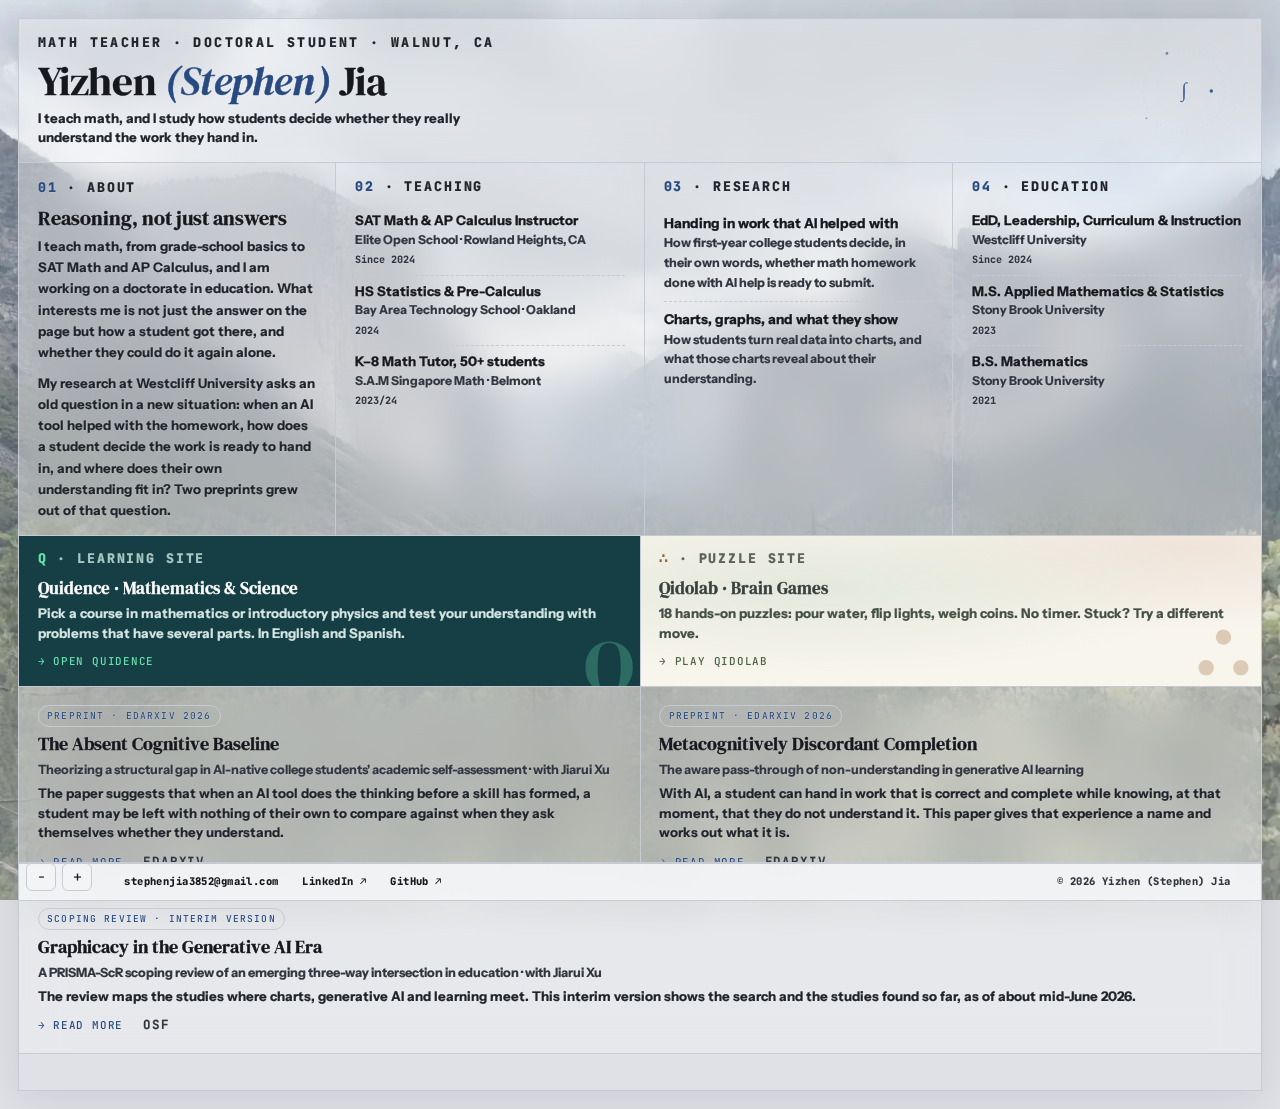
==== index.html @ 63bd4bd7 "Make the homepage clearer on phones The owner checked the homepage on an iPhone and still found it u" ====
<!DOCTYPE html>
<html lang="en">
<head>
<meta charset="UTF-8" />
<meta name="viewport" content="width=device-width, initial-scale=1.0" />
<meta name="description" content="Math teacher and doctoral student studying how students decide whether they understand the work they hand in, especially when AI tools helped." />
<title>Yizhen (Stephen) Jia · Math Educator &amp; Researcher</title>
<link rel="preconnect" href="https://fonts.googleapis.com" />
<link rel="preconnect" href="https://fonts.gstatic.com" crossorigin />
<link href="https://fonts.googleapis.com/css2?family=DM+Serif+Display:ital@0;1&family=Instrument+Sans:ital,wght@0,400..700;1,400..700&family=JetBrains+Mono:wght@400;500;700;800&display=swap" rel="stylesheet" />
<style>
  :root {
    --ink: #16181e;
    --paper: #f3f4f6;
    --cream: #dfe1e6;
    --accent: #284a80;       /* one step darker than the paper pages' #31548e, for links on glass */
    --accent-light: #6d8cbf;
    --muted: #30353f;        /* much darker than the paper pages' #737a86: small text sits on glass here */
    --rule: #c6cad2;
    --card-bg: #fafbfc;
    --shadow: 0 6px 40px rgba(22,24,30,.10);
    --body: #20242b;         /* the paper pages keep #454a54 */
    --ink-hover: #1f2430;
    --inv-muted: #8b93a2;
    --inv-body: #aeb5c2;
  }
  * { margin: 0; padding: 0; box-sizing: border-box; }
  /* Root type: 16px on phones, a little larger on computers (owner's ask, site#3); the compact
     tier below sets its own. The zoom control multiplies this value. */
  :root { --base-fs: 16px; }
  @media (min-width: 861px) { :root { --base-fs: 17px; } }
  html { font-size: var(--base-fs); }
  /* Photo ground: Yosemite Tunnel View (the owner's photo). The file itself has its dark lower
     third lifted so no text ever sits on a dark patch. A fixed layer instead of
     background-attachment: fixed, which iOS Safari ignores. */
  body::before {
    content: ''; position: fixed; inset: 0; z-index: -1; pointer-events: none;
    background: var(--cream) url(assets/yosemite-light.webp) center / cover no-repeat;
  }
  body {
    font-family: 'Instrument Sans', sans-serif;
    background: var(--cream);
    color: var(--ink);
    line-height: 1.5;
    padding: 18px;
  }

  /* ===== The sheet ===== */
  .sheet {
    min-height: calc(100dvh - 36px);
    max-width: 1500px;
    margin: 0 auto;
    background: transparent;
    border: 1px solid var(--rule);
    box-shadow: var(--shadow);
    display: flex;
    flex-direction: column;
    gap: 1px;
  }
  .band { display: flex; flex-wrap: wrap; gap: 1px; }
  .band-main { flex: 1; }
  .band-main > * { flex: 1 1 16rem; min-width: 0; }
  .band-main > .about { flex-grow: 1.25; }
  .band-papers > * { flex: 1 1 26rem; min-width: 0; }

  /* Glass tiles: a little over a third of paper over the blurred photo, and a paper-coloured halo under every
   glyph so the text always sits on light ground; the 1px shadow draws the hairline grid that the
   sheet's rule-coloured ground used to provide. */
  .tile {
    background: rgba(243,244,246,.38);
    -webkit-backdrop-filter: blur(22px) saturate(.8); backdrop-filter: blur(22px) saturate(.8);
    box-shadow: 0 0 0 1px var(--rule);
    padding: 1rem 1.2rem; position: relative; transition: background .25s;
  }
  .tile:hover { background: rgba(250,251,252,.5); }
  /* A 1px paper-coloured edge on each letter. It was a 3px glow, which made the text look soft. */
  .tile:not(.brandcard), .foot { text-shadow: 0 0 1px rgba(243,244,246,.95); }
  .glyph { text-shadow: none; }
  @supports not ((backdrop-filter: blur(1px)) or (-webkit-backdrop-filter: blur(1px))) {
    .tile { background: rgba(243,244,246,.9); }
  }
  @media (prefers-reduced-transparency: reduce) {
    .tile { background: rgba(243,244,246,.94); }
  }

  .tile-label {
    font-family: 'JetBrains Mono', monospace;
    font-size: .58rem;
    letter-spacing: .14em;
    text-transform: uppercase;
    color: var(--muted);
    margin-bottom: .65rem;
  }
  .tile-label b { color: var(--accent); font-weight: 500; }

  /* ===== Masthead ===== */
  .mast {
    display: flex;
    align-items: center;
    justify-content: space-between;
    gap: 2rem;
    padding: 1.2rem 1.8rem;
  }
  .mast-over {
    font-family: 'JetBrains Mono', monospace;
    font-size: .6rem;
    letter-spacing: .18em;
    text-transform: uppercase;
    color: var(--muted);
    margin-bottom: .45rem;
  }
  .mast h1 {
    font-family: 'DM Serif Display', serif;
    font-weight: 400;
    font-size: clamp(1.9rem, 3.2vw, 2.8rem);
    line-height: 1.05;
    letter-spacing: -.01em;
  }
  .mast h1 em { font-style: italic; color: var(--accent); }
  .mast-tag { margin-top: .5rem; font-size: .84rem; color: var(--muted); max-width: 52ch; font-weight: 700; }
  .mast-art { flex-shrink: 0; width: clamp(96px, 11vw, 148px); height: clamp(96px, 11vw, 148px); }
  .mast-art svg { width: 100%; height: 100%; }
  .ring { fill: none; stroke: var(--rule); stroke-width: 1; }
  .dot { fill: var(--accent); }

  /* ===== Tiles ===== */
  .tile h3 {
    font-family: 'DM Serif Display', serif;
    font-weight: 400;
    font-size: 1rem;
    line-height: 1.25;
    margin-bottom: .4rem;
  }
  .about h3 { font-size: 1.15rem; }
  .about p { font-size: .85rem; line-height: 1.6; }
  .about p + p { margin-top: .7rem; }
  .tile p { font-size: .78rem; color: var(--body); font-weight: 700; }
  /* Bold text on the glass (the owner asked three times for bolder, clearer words). Instrument Sans
     tops out at 700, so a hairline stroke adds the last bit of weight; the serif headings, which come
     in one weight only, get a slightly wider stroke. Mono labels use JetBrains Mono's real 800. */
  .plainlist small, .paper .sub, .res-line span { font-weight: 700; }
  .tile p, .plainlist small, .paper .sub, .res-line span { -webkit-text-stroke: .2px currentColor; }
  .tile .tile-label, .tile-label b, .mast .mast-over, .plainlist .yr, .foot, .arrowlink, .paper .ptag { font-weight: 800; }
  .plainlist b, .res-line b { -webkit-text-stroke: .3px currentColor; }
  .tile h3, .mast h1 { -webkit-text-stroke: .45px currentColor; }
  .tile p.dim { color: var(--muted); }

  .plainlist { list-style: none; font-size: .78rem; }
  .plainlist li { padding: .34rem 0; border-bottom: 1px dashed var(--rule); }
  .plainlist li:last-child { border-bottom: none; }
  .plainlist .yr { font-family: 'JetBrains Mono', monospace; font-size: .6rem; color: var(--muted); white-space: nowrap; }
  .plainlist b { font-weight: 700; display: block; }
  .plainlist small { display: block; color: var(--muted); font-size: .72rem; }

  .arrowlink {
    display: inline-flex; align-items: center; gap: .4rem;
    margin-top: .55rem;
    font-family: 'JetBrains Mono', monospace;
    font-size: .64rem; letter-spacing: .07em; text-transform: uppercase; font-weight: 500;
    color: var(--accent); text-decoration: none;
  }
  .arrowlink:hover { text-decoration: underline; }
  .arrowlink.sub { color: var(--muted); margin-left: 1rem; }

  .res-line { padding: .45rem 0; border-bottom: 1px dashed var(--rule); font-size: .78rem; }
  .res-line:last-of-type { border-bottom: none; }
  .res-line b { display: block; font-weight: 700; font-size: .8rem; }
  .res-line span { color: var(--muted); font-size: .73rem; }

  /* Sites slot: the owner's two sites stacked in one slot of the main band, each card in its own
     site's colors and opaque (no glass, no halo). When the slot is wide (alone on a row after a
     zoom step) the two cards sit side by side. */
  .sites { display: flex; flex-wrap: wrap; gap: 1px; min-width: 0; }
  .sites > .brandcard { flex: 1 1 13rem; min-width: 0; }
  .brandcard { overflow: hidden; display: block; text-decoration: none; -webkit-backdrop-filter: none; backdrop-filter: none; }
  .brandcard h3 { margin-bottom: .3rem; }
  .brandcard .glyph {
    position: absolute; right: .35rem; bottom: -1rem;
    font-family: 'DM Serif Display', serif;
    font-size: 4.4rem; line-height: 1;
    pointer-events: none;
  }
  /* The link's overlay keeps the whole card clickable. */
  .brandcard .arrowlink.main::after { content: ''; position: absolute; inset: 0; }

  /* Quidence: its 2026-10-12 palette (deep teal header, mint accent), a preview of www.quidence.com */
  .quidence { background: #153f44; color: #f6f7f9; }
  .quidence:hover { background: #1a4a50; }
  .quidence .tile-label { color: #a9c7c3; }
  .quidence .tile-label b { color: #68e1af; }
  .quidence h3 { color: #ffffff; }
  .quidence p { color: #d3e4e1; }
  .quidence .glyph { color: #68e1af; opacity: .28; }
  .quidence .arrowlink { color: #68e1af; }

  /* Qidolab: its desktop palette (warm cream, sage and apricot light, warm charcoal), a preview of qidolab.com */
  .qidolab {
    background-color: #f8f5ec;
    background-image: radial-gradient(ellipse at 28% 34%, #dfe5d8cc, transparent 62%), radial-gradient(ellipse at 88% 8%, #eddfd5cc, transparent 42%);
    color: #37423c;
  }
  .qidolab:hover { background-color: #efeadc; }
  .qidolab .tile-label { color: #5d6256; }
  .qidolab .tile-label b { color: #8f5d3b; }
  .qidolab h3 { color: #37423c; }
  .qidolab p { color: #454f45; }
  .qidolab .glyph { color: #c3a080; opacity: .5; }
  /* ∴ drawn as three round dots: the display font has no ∴, and fallbacks draw square dots. */
  .brandcard .glyph.dots { width: 3rem; height: auto; right: .7rem; bottom: .6rem; fill: currentColor; }
  .qidolab .arrowlink { color: #4a6142; }

  /* Paper tiles */
  .paper .ptag {
    display: inline-block;
    font-family: 'JetBrains Mono', monospace;
    font-size: .56rem; letter-spacing: .12em; text-transform: uppercase; font-weight: 500;
    color: var(--accent);
    border: 1px solid var(--rule);
    padding: .18rem .5rem; border-radius: 99px;
    margin-bottom: .5rem;
  }
  .paper h3 { font-size: 1.05rem; }
  .paper .sub { font-size: .74rem; color: var(--muted); margin-bottom: .35rem; }

  /* ===== Contact strip ===== */
  .foot {
    position: sticky;
    bottom: 0;
    z-index: 40;
    border-top: 1px solid var(--rule);
    margin-top: -1px;
    background: rgba(243,244,246,.96);   /* nearly solid: bold text scrolling underneath must not show through */
    -webkit-backdrop-filter: blur(10px); backdrop-filter: blur(10px);
    display: flex; align-items: center; justify-content: space-between; flex-wrap: wrap;
    gap: .6rem 1.6rem;
    padding: .6rem 1.8rem .6rem 6.2rem;
    font-family: 'JetBrains Mono', monospace;
    font-size: .62rem; letter-spacing: .04em;
  }
  .foot-links { display: flex; flex-wrap: wrap; gap: .4rem 1.4rem; }
  .foot a { color: var(--ink); text-decoration: none; }
  .foot a:hover { color: var(--accent); }
  .foot .copy { color: var(--muted); }

  /* ===== Zoom control ===== */
  .zoomer {
    position: fixed; left: 26px; bottom: 9px; z-index: 50;
    display: flex; gap: 6px;
  }
  .zoomer button {
    width: 30px; height: 28px;
    font-family: 'JetBrains Mono', monospace;
    font-size: 15px; line-height: 1;
    color: var(--ink);
    background: rgba(243,244,246,.88);
    backdrop-filter: blur(6px);
    border: 1px solid var(--rule);
    border-radius: 6px;
    cursor: pointer;
    transition: all .2s;
  }
  .zoomer button:hover { color: var(--accent); border-color: var(--accent); }

  /* ===== Compact mode: short desktop screens ===== */
  @media (min-width: 861px) and (max-height: 820px) {
    :root { --base-fs: 14.5px; }
    body { padding: 12px; }
    .sheet { min-height: calc(100dvh - 24px); }
    .tile:not(.foot) { padding: .7rem .95rem; }   /* the contact strip keeps its reserved left padding for the zoom buttons */
    .mast { padding: .8rem 1.4rem; }
    .mast-art { width: 84px; height: 84px; }
    .mast-tag { display: none; }
    .res-line span { display: none; }
    .tile-label { margin-bottom: .4rem; }
    .about p.dim { display: none; }
  }

  /* Laptop-height screens (up to the 14-inch MacBook Pro's 982px): drop the About tile's closing aside
     and tighten the padding a little so the larger type still fits one screen. */
  @media (min-width: 861px) and (max-height: 1000px) {
    .about p.dim { display: none; }
    .tile:not(.foot) { padding: .8rem 1.1rem; }
    .mast { padding: .8rem 1.6rem; }
    .mast-tag { margin-top: .3rem; }
    .tile-label { margin-bottom: .5rem; }
    .tile h3 { margin-bottom: .3rem; }
    .about p + p { margin-top: .55rem; }
    .paper .ptag { margin-bottom: .35rem; }
    .paper .sub { margin-bottom: .25rem; }
  }

  /* Laptop heights above the compact tier: the masthead circle set the masthead's height, and the
     semibold text needs that room (the compact tier keeps its own 84px circle). */
  @media (min-width: 861px) and (min-height: 821px) and (max-height: 1000px) {
    .mast-art { width: 116px; height: 116px; }
  }

  /* ===== Mobile ===== */
  @media (max-width: 860px) {
    body { padding: 12px; }
    .zoomer { display: none; }
    .sheet { min-height: 0; }
    .mast { padding: 1.3rem 1.3rem; }
    .mast-art { width: 92px; height: 92px; }
    .foot { justify-content: center; text-align: center; padding-left: 1.3rem; }
    /* On a phone the boxes cover almost the whole screen, so they can be much less see-through
       without hiding the photo; the owner found the phone text unclear at 38%. */
    .tile:not(.brandcard):not(.foot) { background: rgba(243,244,246,.6); }   /* the contact strip keeps its 96% */
  }
</style>
</head>
<body>

<main class="sheet">

  <!-- Masthead -->
  <header class="tile mast">
    <div>
      <p class="mast-over">Math Teacher · Doctoral Student · Walnut, CA</p>
      <h1>Yizhen <em>(Stephen)</em> Jia</h1>
      <p class="mast-tag">I teach math, and I study how students decide whether they really understand the work they hand in.</p>
    </div>
    <div class="mast-art" aria-hidden="true">
      <svg viewBox="0 0 340 340" xmlns="http://www.w3.org/2000/svg">
        <circle cx="170" cy="170" r="80" class="ring" stroke-dasharray="4 8" />
        <circle cx="170" cy="170" r="120" class="ring" stroke-dasharray="6 10" />
        <circle cx="170" cy="170" r="155" class="ring" stroke-dasharray="3 12" />
        <circle cx="250" cy="170" r="5" class="dot" opacity=".9" />
        <circle cx="120" cy="60" r="4" class="dot" opacity=".6" />
        <circle cx="60" cy="250" r="3" class="dot" opacity=".4" />
        <text x="170" y="188" text-anchor="middle" font-family="'DM Serif Display',serif" font-size="60" style="fill:var(--accent)" opacity=".85">∫</text>
      </svg>
    </div>
  </header>

  <!-- Main band: 01 02 03 04 Δ -->
  <div class="band band-main">

    <section class="tile about">
      <p class="tile-label"><b>01</b> · About</p>
      <h3>Reasoning, not just answers</h3>
      <p>I teach math, from grade-school basics to SAT Math and AP Calculus, and I am working on a doctorate in education. What interests me is not just the answer on the page but how a student got there, and whether they could do it again alone.</p>
      <p>My research at Westcliff University asks an old question in a new situation: when an AI tool helped with the homework, how does a student decide the work is ready to hand in, and where does their own understanding fit in? Two preprints grew out of that question.</p>
      <p class="dim">The classroom and the research share one question: how do we know what a student really understands? Everything on this page is a different angle on that problem.</p>
    </section>

    <section class="tile teach">
      <p class="tile-label"><b>02</b> · Teaching</p>
      <ul class="plainlist">
        <li><b>SAT Math &amp; AP Calculus Instructor</b><small>Elite Open School · Rowland Heights, CA</small><span class="yr">Since 2024</span></li>
        <li><b>HS Statistics &amp; Pre-Calculus</b><small>Bay Area Technology School · Oakland</small><span class="yr">2024</span></li>
        <li><b>K&#8211;8 Math Tutor, 50+ students</b><small>S.A.M Singapore Math · Belmont</small><span class="yr">2023/24</span></li>
      </ul>
    </section>

    <section class="tile res">
      <p class="tile-label"><b>03</b> · Research</p>
      <div class="res-line">
        <b>Handing in work that AI helped with</b>
        <span>How first-year college students decide, in their own words, whether math homework done with AI help is ready to submit.</span>
      </div>
      <div class="res-line">
        <b>Charts, graphs, and what they show</b>
        <span>How students turn real data into charts, and what those charts reveal about their understanding.</span>
      </div>
    </section>

    <section class="tile edu">
      <p class="tile-label"><b>04</b> · Education</p>
      <ul class="plainlist">
        <li><b>EdD, Leadership, Curriculum &amp; Instruction</b><small>Westcliff University</small><span class="yr">Since 2024</span></li>
        <li><b>M.S. Applied Mathematics &amp; Statistics</b><small>Stony Brook University</small><span class="yr">2023</span></li>
        <li><b>B.S. Mathematics</b><small>Stony Brook University</small><span class="yr">2021</span></li>
      </ul>
    </section>

    <div class="sites">
      <section class="tile brandcard quidence">
        <p class="tile-label"><b>Q</b> · Learning site</p>
        <h3>Quidence · Mathematics &amp; Science</h3>
        <p>Pick a course in mathematics or introductory physics and test your understanding with problems that have several parts. In English and Spanish.</p>
        <a class="arrowlink main" href="https://www.quidence.com/" target="_blank" rel="noopener">→ Open Quidence</a>
        <span class="glyph" aria-hidden="true">Q</span>
      </section>
      <section class="tile brandcard qidolab">
        <p class="tile-label"><b>∴</b> · Puzzle site</p>
        <h3>Qidolab · Brain Games</h3>
        <p>18 hands-on puzzles: pour water, flip lights, weigh coins. No timer. Stuck? Try a different move.</p>
        <a class="arrowlink main" href="https://qidolab.com/" target="_blank" rel="noopener">→ Play Qidolab</a>
        <svg class="glyph dots" viewBox="0 0 100 92" aria-hidden="true" focusable="false"><circle cx="50" cy="16" r="15" /><circle cx="16" cy="76" r="15" /><circle cx="84" cy="76" r="15" /></svg>
      </section>
    </div>

  </div>

  <!-- Papers band -->
  <div class="band band-papers">

    <section class="tile paper acb">
      <span class="ptag">Preprint · EdArXiv 2026</span>
      <h3>The Absent Cognitive Baseline</h3>
      <p class="sub">Theorizing a structural gap in AI-native college students' academic self-assessment · with Jiarui Xu</p>
      <p>The paper suggests that when an AI tool does the thinking before a skill has formed, a student may be left with nothing of their own to compare against when they ask themselves whether they understand.</p>
      <a class="arrowlink" href="acb.html">→ Read more</a>
      <a class="arrowlink sub" href="https://osf.io/preprints/edarxiv/4cr8j_v5" target="_blank" rel="noopener">EdArXiv</a>
    </section>

    <section class="tile paper mdc">
      <span class="ptag">Preprint · EdArXiv 2026</span>
      <h3>Metacognitively Discordant Completion</h3>
      <p class="sub">The aware pass-through of non-understanding in generative AI learning</p>
      <p>With AI, a student can hand in work that is correct and complete while knowing, at that moment, that they do not understand it. This paper gives that experience a name and works out what it is.</p>
      <a class="arrowlink" href="mdc.html">→ Read more</a>
      <a class="arrowlink sub" href="https://osf.io/preprints/edarxiv/wzjxf_v1" target="_blank" rel="noopener">EdArXiv</a>
    </section>

    <section class="tile paper review">
      <span class="ptag">Scoping review · Interim version</span>
      <h3>Graphicacy in the Generative AI Era</h3>
      <p class="sub">A PRISMA-ScR scoping review of an emerging three-way intersection in education · with Jiarui Xu</p>
      <p>The review maps the studies where charts, generative AI and learning meet. This interim version shows the search and the studies found so far, as of about mid-June 2026.</p>
      <a class="arrowlink" href="review.html">→ Read more</a>
      <a class="arrowlink sub" href="https://osf.io/s8ebf/" target="_blank" rel="noopener">OSF</a>
    </section>

  </div>

  <!-- Contact strip -->
  <footer class="tile foot">
    <div class="foot-links">
      <a href="mailto:stephenjia3852@gmail.com">stephenjia3852@gmail.com</a>
      <a href="https://www.linkedin.com/in/yizhen-j-4ba85825b/" target="_blank" rel="noopener">LinkedIn ↗</a>
      <a href="https://github.com/SteJ20996" target="_blank" rel="noopener">GitHub ↗</a>
    </div>
    <span class="copy">© 2026 Yizhen (Stephen) Jia</span>
  </footer>

</main>

<!-- Zoom control -->
<div class="zoomer" aria-label="Zoom">
  <button id="zout" aria-label="Zoom out" title="Zoom out">−</button>
  <button id="zin" aria-label="Zoom in" title="Zoom in">+</button>
</div>

<script>
  (function () {
    var z = 1, MIN = 0.8, MAX = 1.6, STEP = 0.2;
    try { z = parseFloat(localStorage.getItem('yj-zoom')) || 1; } catch (e) {}
    function apply() {
      if (Math.abs(z - 1) < 0.01) document.documentElement.style.fontSize = '';
      else document.documentElement.style.fontSize = 'calc(var(--base-fs) * ' + z + ')';
      try { localStorage.setItem('yj-zoom', z); } catch (e) {}
    }
    document.getElementById('zin').addEventListener('click', function () { z = Math.min(MAX, +(z + STEP).toFixed(2)); apply(); });
    document.getElementById('zout').addEventListener('click', function () { z = Math.max(MIN, +(z - STEP).toFixed(2)); apply(); });
    apply();
  })();
</script>
</body>
</html>
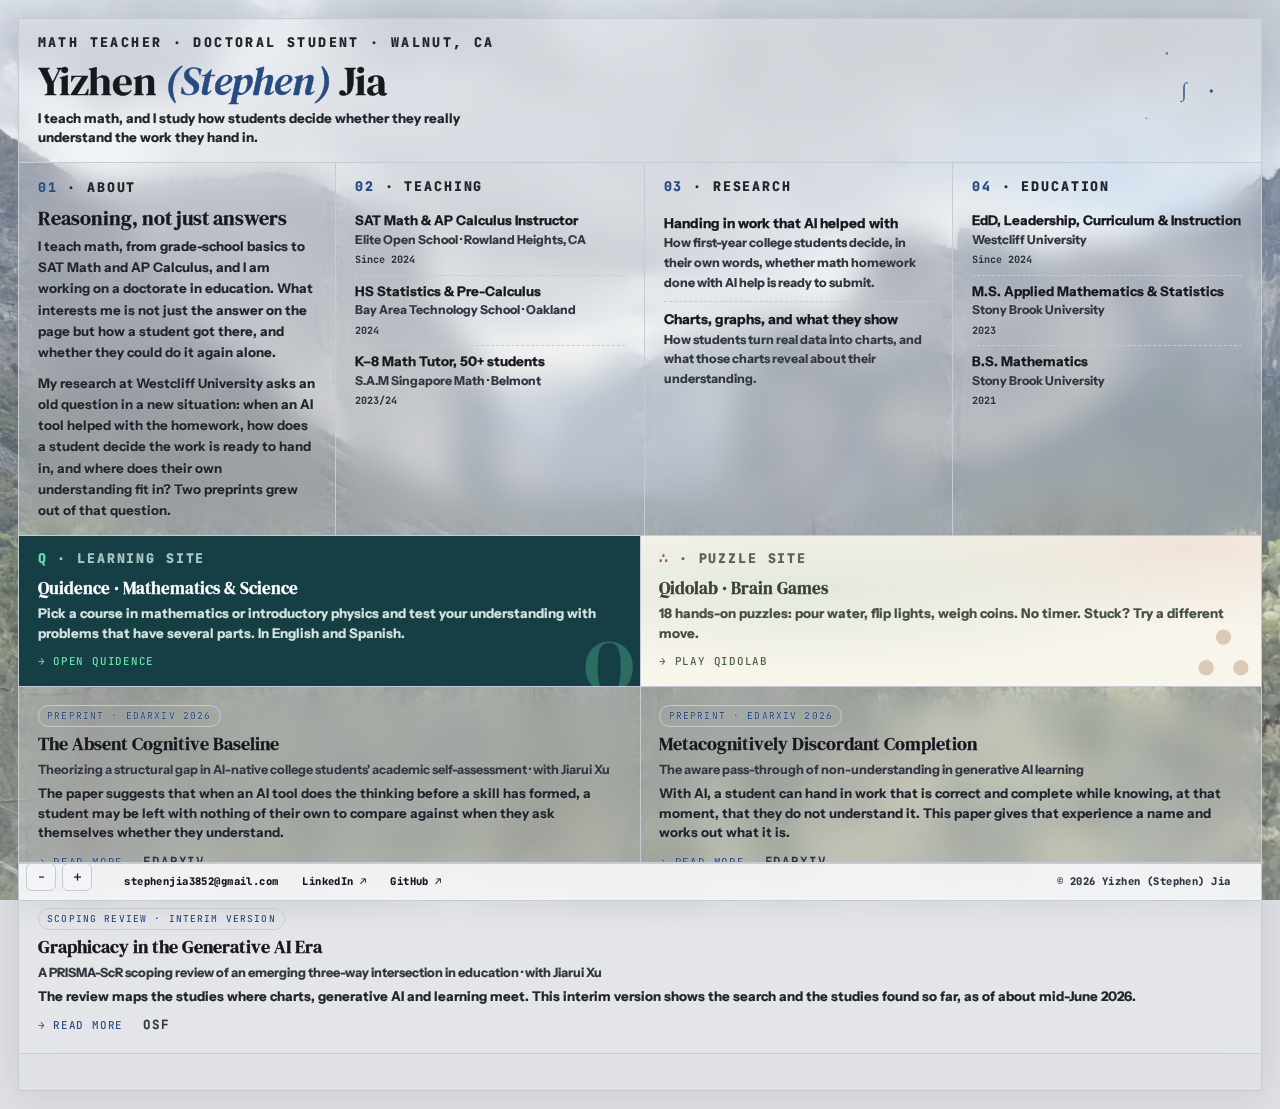
==== commit 88314490: "Keep the homepage glass as see-through as before The owner wants the background as transparent as on" ====
--- a/index.html
+++ b/index.html
@@ -63,16 +63,16 @@
   .band-main > .about { flex-grow: 1.25; }
   .band-papers > * { flex: 1 1 26rem; min-width: 0; }
 
-  /* Glass tiles: a little over a third of paper over the blurred photo, and a paper-coloured halo under every
+  /* Glass tiles: a quarter of paper over the blurred photo, and a paper-coloured halo under every
    glyph so the text always sits on light ground; the 1px shadow draws the hairline grid that the
    sheet's rule-coloured ground used to provide. */
   .tile {
-    background: rgba(243,244,246,.38);
-    -webkit-backdrop-filter: blur(22px) saturate(.8); backdrop-filter: blur(22px) saturate(.8);
+    background: rgba(243,244,246,.25);
+    -webkit-backdrop-filter: blur(16px) saturate(.9); backdrop-filter: blur(16px) saturate(.9);
     box-shadow: 0 0 0 1px var(--rule);
     padding: 1rem 1.2rem; position: relative; transition: background .25s;
   }
-  .tile:hover { background: rgba(250,251,252,.5); }
+  .tile:hover { background: rgba(250,251,252,.4); }
   /* A 1px paper-coloured edge on each letter. It was a 3px glow, which made the text look soft. */
   .tile:not(.brandcard), .foot { text-shadow: 0 0 1px rgba(243,244,246,.95); }
   .glyph { text-shadow: none; }
@@ -303,9 +303,6 @@
     .mast { padding: 1.3rem 1.3rem; }
     .mast-art { width: 92px; height: 92px; }
     .foot { justify-content: center; text-align: center; padding-left: 1.3rem; }
-    /* On a phone the boxes cover almost the whole screen, so they can be much less see-through
-       without hiding the photo; the owner found the phone text unclear at 38%. */
-    .tile:not(.brandcard):not(.foot) { background: rgba(243,244,246,.6); }   /* the contact strip keeps its 96% */
   }
 </style>
 </head>
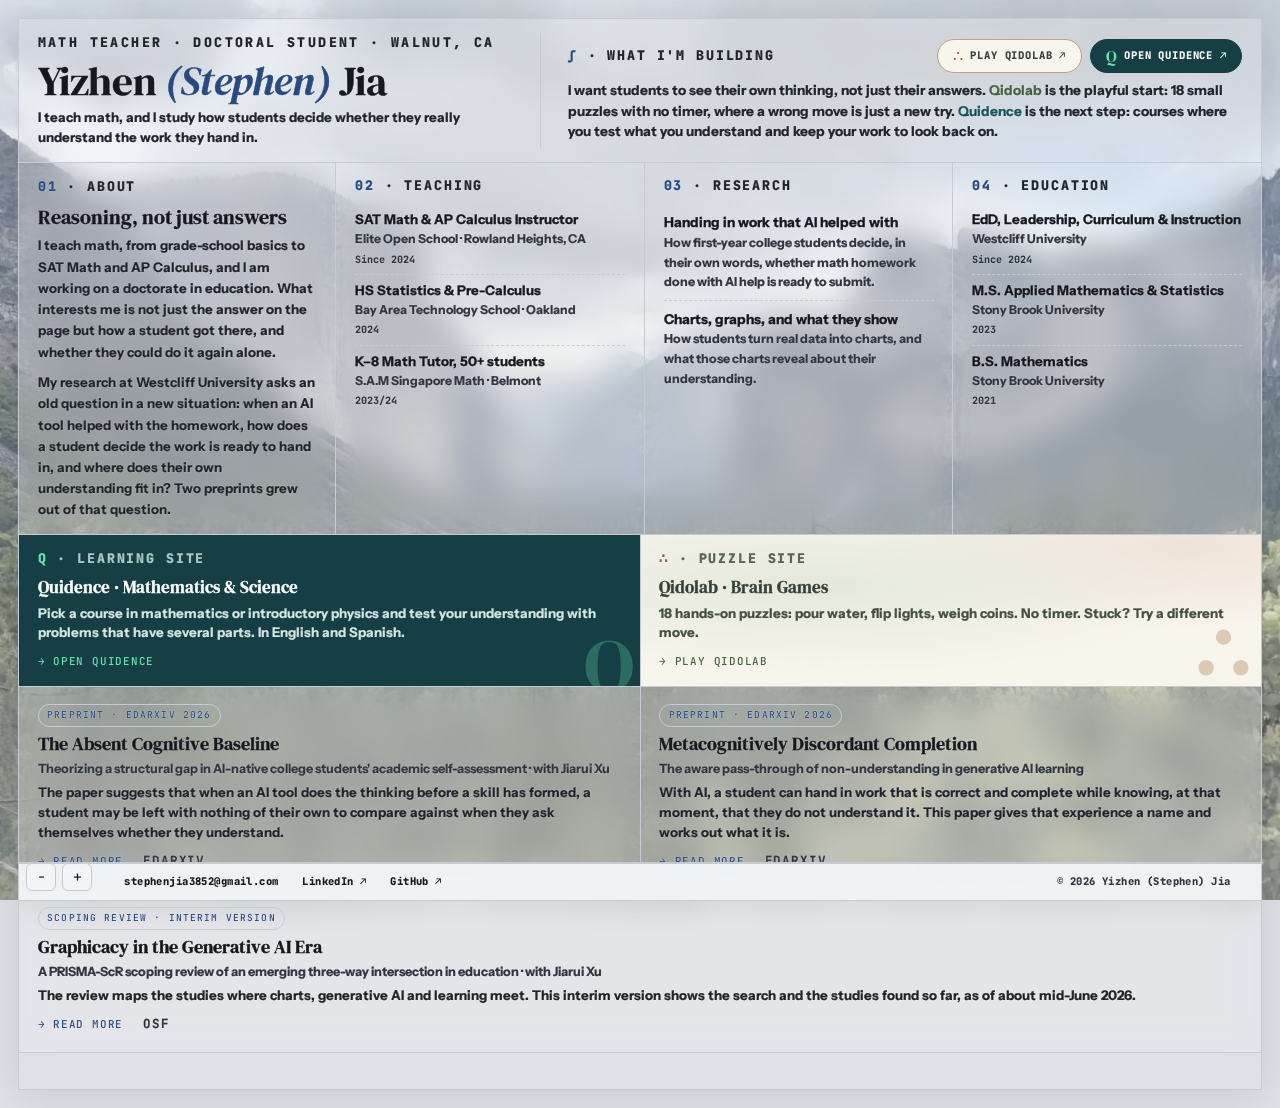
==== commit 2bd5908f: "Put a vision for Quidence and Qidolab at the top of the homepage The owner wanted the two newly laun" ====
--- a/index.html
+++ b/index.html
@@ -120,6 +120,32 @@
   .mast-tag { margin-top: .5rem; font-size: .84rem; color: var(--muted); max-width: 52ch; font-weight: 700; }
   .mast-art { flex-shrink: 0; width: clamp(96px, 11vw, 148px); height: clamp(96px, 11vw, 148px); }
   .mast-art svg { width: 100%; height: 100%; }
+
+  /* Vision: the owner's two sites, stated at the top of the page (site#5). It sits in the
+     masthead's empty middle, so the page does not grow. */
+  .mast { flex-wrap: wrap; }
+  .mast > div:first-child { flex: 0 1 auto; }
+  .vision { flex: 1 1 24rem; max-width: 46rem; border-left: 1px solid var(--rule); padding-left: 1.6rem; align-self: stretch; display: flex; flex-direction: column; justify-content: center; }
+  .vision-head { display: flex; flex-wrap: wrap; align-items: center; justify-content: space-between; gap: .4rem 1rem; margin-bottom: .45rem; }
+  .vision .tile-label { margin-bottom: 0; }
+  .tile p.vision-text { font-size: .8rem; line-height: 1.5; color: var(--body); }
+  .vision-text .vq-name { color: #15565b; }
+  .vision-text .vd-name { color: #4a6142; }
+  .vision-links { display: flex; flex-wrap: wrap; gap: .5rem; }
+  .vbtn {
+    display: inline-flex; align-items: center; gap: .45rem;
+    font-family: 'JetBrains Mono', monospace; font-size: .62rem; font-weight: 800;
+    letter-spacing: .08em; text-transform: uppercase; text-decoration: none;
+    padding: .45rem .85rem; border-radius: 99px;
+    text-shadow: none; -webkit-text-stroke: 0;
+    transition: transform .15s, box-shadow .15s;
+  }
+  .vbtn:hover { transform: translateY(-1px); box-shadow: 0 4px 14px -6px rgba(22,24,30,.35); }
+  .vbtn b { font-family: 'DM Serif Display', serif; font-weight: 400; font-size: .95rem; letter-spacing: 0; text-transform: none; line-height: 1; }
+  .vbtn.vd { background: #f8f5ec; color: #37423c; border: 1px solid #c3a080; }
+  .vbtn.vd b { color: #8f5d3b; }
+  .vbtn.vq { background: #153f44; color: #ffffff; border: 1px solid #153f44; }
+  .vbtn.vq b { color: #68e1af; }
   .ring { fill: none; stroke: var(--rule); stroke-width: 1; }
   .dot { fill: var(--accent); }
 
@@ -289,10 +315,11 @@
     .paper .sub { margin-bottom: .25rem; }
   }
 
-  /* Laptop heights above the compact tier: the masthead circle set the masthead's height, and the
-     semibold text needs that room (the compact tier keeps its own 84px circle). */
-  @media (min-width: 861px) and (min-height: 821px) and (max-height: 1000px) {
-    .mast-art { width: 116px; height: 116px; }
+  /* Laptop and short desktop screens: the vision block needs the masthead's width more than the
+     decorative circle does, so the circle steps aside (its ∫ is the vision label's glyph). */
+  @media (min-width: 861px) and (max-height: 1000px) {
+    .mast-art { display: none; }
+    .vision { max-width: none; }
   }
 
   /* ===== Mobile ===== */
@@ -303,6 +330,8 @@
     .mast { padding: 1.3rem 1.3rem; }
     .mast-art { width: 92px; height: 92px; }
     .foot { justify-content: center; text-align: center; padding-left: 1.3rem; }
+    .mast-art { display: none; }   /* its ∫ is the vision label's glyph */
+    .vision { flex-basis: 100%; max-width: none; border-left: none; padding-left: 0; border-top: 1px solid var(--rule); padding-top: .9rem; }
   }
 </style>
 </head>
@@ -317,6 +346,16 @@
       <h1>Yizhen <em>(Stephen)</em> Jia</h1>
       <p class="mast-tag">I teach math, and I study how students decide whether they really understand the work they hand in.</p>
     </div>
+    <aside class="vision" aria-label="What I am building">
+      <div class="vision-head">
+        <p class="tile-label"><b>∫</b> · What I'm building</p>
+        <div class="vision-links">
+          <a class="vbtn vd" href="https://qidolab.com/" target="_blank" rel="noopener"><b>∴</b> Play Qidolab ↗</a>
+          <a class="vbtn vq" href="https://www.quidence.com/" target="_blank" rel="noopener"><b>Q</b> Open Quidence ↗</a>
+        </div>
+      </div>
+      <p class="vision-text">I want students to see their own thinking, not just their answers. <span class="vd-name">Qidolab</span> is the playful start: 18 small puzzles with no timer, where a wrong move is just a new try. <span class="vq-name">Quidence</span> is the next step: courses where you test what you understand and keep your work to look back on.</p>
+    </aside>
     <div class="mast-art" aria-hidden="true">
       <svg viewBox="0 0 340 340" xmlns="http://www.w3.org/2000/svg">
         <circle cx="170" cy="170" r="80" class="ring" stroke-dasharray="4 8" />
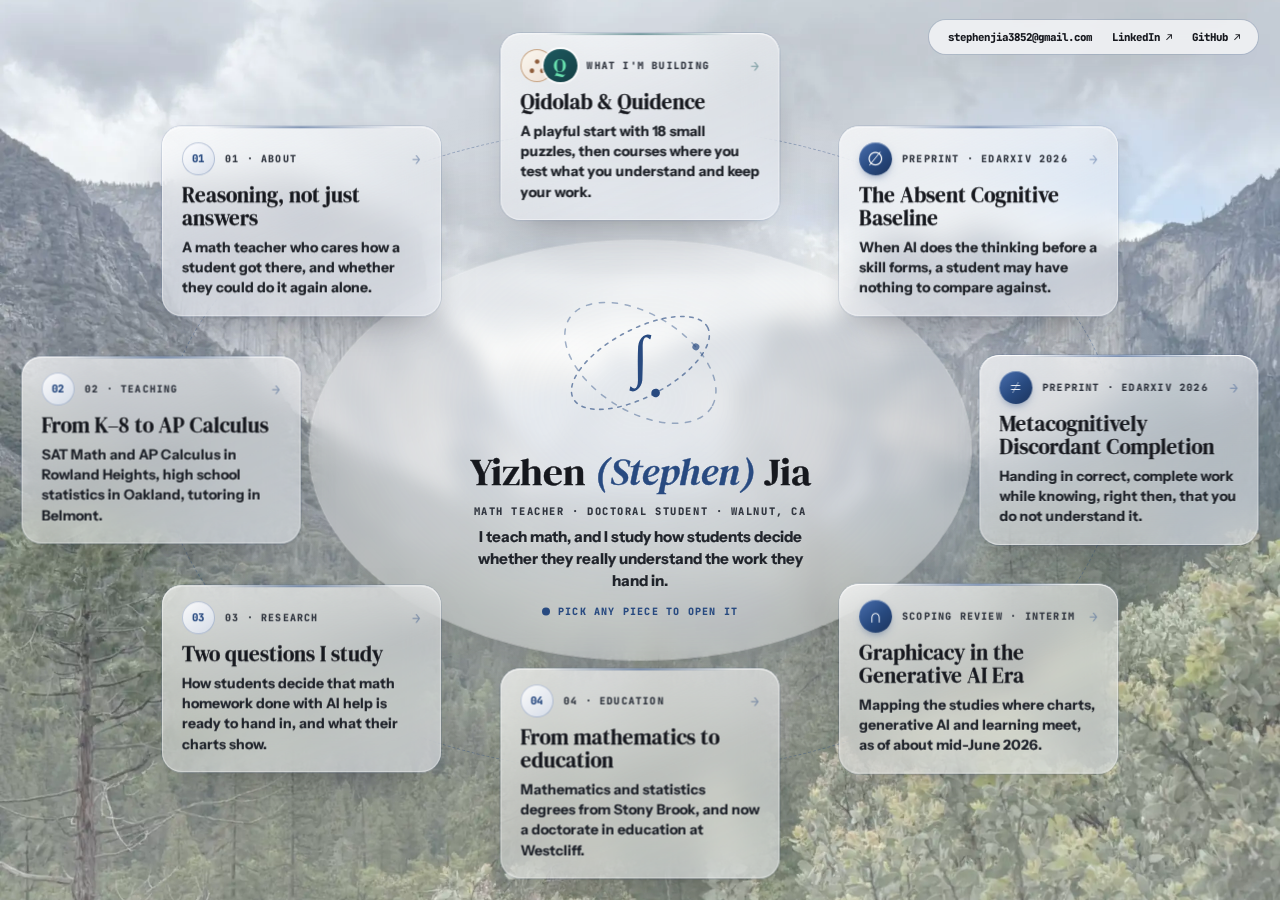
==== commit b0a0b2d5: "Turn the homepage into an orbit on computers, keep a tidy sheet on phones The owner asked for a bold" ====
--- a/index.html
+++ b/index.html
@@ -60,7 +60,7 @@
   .band { display: flex; flex-wrap: wrap; gap: 1px; }
   .band-main { flex: 1; }
   .band-main > * { flex: 1 1 16rem; min-width: 0; }
-  .band-main > .about { flex-grow: 1.25; }
+  .band-main > .about { flex-grow: 1.7; }
   .band-papers > * { flex: 1 1 26rem; min-width: 0; }
 
   /* Glass tiles: a quarter of paper over the blurred photo, and a paper-coloured halo under every
@@ -74,8 +74,7 @@
   }
   .tile:hover { background: rgba(250,251,252,.4); }
   /* A 1px paper-coloured edge on each letter. It was a 3px glow, which made the text look soft. */
-  .tile:not(.brandcard), .foot { text-shadow: 0 0 1px rgba(243,244,246,.95); }
-  .glyph { text-shadow: none; }
+  .tile, .foot { text-shadow: 0 0 1px rgba(243,244,246,.95); }
   @supports not ((backdrop-filter: blur(1px)) or (-webkit-backdrop-filter: blur(1px))) {
     .tile { background: rgba(243,244,246,.9); }
   }
@@ -96,10 +95,11 @@
   /* ===== Masthead ===== */
   .mast {
     display: flex;
+    flex-wrap: wrap;
     align-items: center;
-    justify-content: space-between;
-    gap: 2rem;
+    gap: .9rem 2rem;
     padding: 1.2rem 1.8rem;
+    container-type: inline-size;   /* the vision block below asks how wide the masthead is */
   }
   .mast-over {
     font-family: 'JetBrains Mono', monospace;
@@ -118,36 +118,35 @@
   }
   .mast h1 em { font-style: italic; color: var(--accent); }
   .mast-tag { margin-top: .5rem; font-size: .84rem; color: var(--muted); max-width: 52ch; font-weight: 700; }
-  .mast-art { flex-shrink: 0; width: clamp(96px, 11vw, 148px); height: clamp(96px, 11vw, 148px); }
-  .mast-art svg { width: 100%; height: 100%; }
-
-  /* Vision: the owner's two sites, stated at the top of the page (site#5). It sits in the
-     masthead's empty middle, so the page does not grow. */
-  .mast { flex-wrap: wrap; }
-  .mast > div:first-child { flex: 0 1 auto; }
-  .vision { flex: 1 1 24rem; max-width: 46rem; border-left: 1px solid var(--rule); padding-left: 1.6rem; align-self: stretch; display: flex; flex-direction: column; justify-content: center; }
-  .vision-head { display: flex; flex-wrap: wrap; align-items: center; justify-content: space-between; gap: .4rem 1rem; margin-bottom: .45rem; }
-  .vision .tile-label { margin-bottom: 0; }
+
+  /* Vision: the owner's two sites, stated at the top of the page (site#5). Beside the name when
+     the masthead has room, below it when not. The name block is at most about 28rem wide, so under
+     58rem of masthead the vision would get less than 28rem and stacks instead. rem grows with the
+     zoom buttons, so the switch follows zoom too. (site#6 removed the decorative ∫ circle that
+     used to sit on the right: on the photo its rings vanished and it broke the row when zoomed.) */
+  .mast > div:first-child { flex: 0 0 auto; max-width: 100%; }
+  .vision { flex: 1 1 0; min-width: 0; border-left: 1px solid var(--rule); padding-left: 1.6rem; align-self: stretch; display: flex; flex-direction: column; justify-content: center; }
+  @container (max-width: 66rem) {
+    .mast > div:first-child, .vision { flex: 1 1 100%; }
+    .vision { border-left: none; padding-left: 0; border-top: 1px solid var(--rule); padding-top: .9rem; }
+  }
+  .vision .tile-label { margin-bottom: .35rem; }
+  .mast-id { display: flex; align-items: center; gap: 1.1rem; }
+  .mast-id .mark { flex: none; width: 7.2rem; height: 7.2rem; }
+  .bcards { display: flex; flex-wrap: wrap; gap: .6rem; margin-top: .55rem; }
+  .bcard { flex: 1 1 13rem; min-width: 0; display: flex; flex-direction: column; gap: .25rem; padding: .7rem .9rem; border-radius: 10px;
+           text-decoration: none; text-shadow: none; -webkit-text-stroke: 0; transition: transform .15s, box-shadow .15s; }
+  .bcard:hover { transform: translateY(-2px); box-shadow: 0 8px 22px -12px rgba(22,24,30,.45); }
+  .bcard .bc-top { font-family: 'DM Serif Display', serif; font-size: 1.02rem; line-height: 1.15; }
+  .bcard .bc-top b { font-weight: 400; margin-right: .3rem; }
+  .bcard .bc-text { font-size: .74rem; line-height: 1.45; font-weight: 600; }
+  .bcard .bc-go { font-family: 'JetBrains Mono', monospace; font-size: .6rem; font-weight: 800; letter-spacing: .08em; text-transform: uppercase; margin-top: auto; padding-top: .2rem; }
+  .bcard.qd { background-color: #f8f5ec; background-image: radial-gradient(ellipse at 20% 30%, #dfe5d8cc, transparent 62%), radial-gradient(ellipse at 92% 8%, #eddfd5cc, transparent 45%);
+              color: #37423c; border: 1px solid #dccfbc; }
+  .bcard.qd .bc-top b { color: #8f5d3b; } .bcard.qd .bc-text { color: #454f45; } .bcard.qd .bc-go { color: #4a6142; }
+  .bcard.qc { background: #153f44; color: #fff; border: 1px solid #153f44; }
+  .bcard.qc .bc-top b { color: #68e1af; } .bcard.qc .bc-text { color: #d3e4e1; } .bcard.qc .bc-go { color: #68e1af; }
   .tile p.vision-text { font-size: .8rem; line-height: 1.5; color: var(--body); }
-  .vision-text .vq-name { color: #15565b; }
-  .vision-text .vd-name { color: #4a6142; }
-  .vision-links { display: flex; flex-wrap: wrap; gap: .5rem; }
-  .vbtn {
-    display: inline-flex; align-items: center; gap: .45rem;
-    font-family: 'JetBrains Mono', monospace; font-size: .62rem; font-weight: 800;
-    letter-spacing: .08em; text-transform: uppercase; text-decoration: none;
-    padding: .45rem .85rem; border-radius: 99px;
-    text-shadow: none; -webkit-text-stroke: 0;
-    transition: transform .15s, box-shadow .15s;
-  }
-  .vbtn:hover { transform: translateY(-1px); box-shadow: 0 4px 14px -6px rgba(22,24,30,.35); }
-  .vbtn b { font-family: 'DM Serif Display', serif; font-weight: 400; font-size: .95rem; letter-spacing: 0; text-transform: none; line-height: 1; }
-  .vbtn.vd { background: #f8f5ec; color: #37423c; border: 1px solid #c3a080; }
-  .vbtn.vd b { color: #8f5d3b; }
-  .vbtn.vq { background: #153f44; color: #ffffff; border: 1px solid #153f44; }
-  .vbtn.vq b { color: #68e1af; }
-  .ring { fill: none; stroke: var(--rule); stroke-width: 1; }
-  .dot { fill: var(--accent); }
 
   /* ===== Tiles ===== */
   .tile h3 {
@@ -192,48 +191,6 @@
   .res-line:last-of-type { border-bottom: none; }
   .res-line b { display: block; font-weight: 700; font-size: .8rem; }
   .res-line span { color: var(--muted); font-size: .73rem; }
-
-  /* Sites slot: the owner's two sites stacked in one slot of the main band, each card in its own
-     site's colors and opaque (no glass, no halo). When the slot is wide (alone on a row after a
-     zoom step) the two cards sit side by side. */
-  .sites { display: flex; flex-wrap: wrap; gap: 1px; min-width: 0; }
-  .sites > .brandcard { flex: 1 1 13rem; min-width: 0; }
-  .brandcard { overflow: hidden; display: block; text-decoration: none; -webkit-backdrop-filter: none; backdrop-filter: none; }
-  .brandcard h3 { margin-bottom: .3rem; }
-  .brandcard .glyph {
-    position: absolute; right: .35rem; bottom: -1rem;
-    font-family: 'DM Serif Display', serif;
-    font-size: 4.4rem; line-height: 1;
-    pointer-events: none;
-  }
-  /* The link's overlay keeps the whole card clickable. */
-  .brandcard .arrowlink.main::after { content: ''; position: absolute; inset: 0; }
-
-  /* Quidence: its 2026-10-12 palette (deep teal header, mint accent), a preview of www.quidence.com */
-  .quidence { background: #153f44; color: #f6f7f9; }
-  .quidence:hover { background: #1a4a50; }
-  .quidence .tile-label { color: #a9c7c3; }
-  .quidence .tile-label b { color: #68e1af; }
-  .quidence h3 { color: #ffffff; }
-  .quidence p { color: #d3e4e1; }
-  .quidence .glyph { color: #68e1af; opacity: .28; }
-  .quidence .arrowlink { color: #68e1af; }
-
-  /* Qidolab: its desktop palette (warm cream, sage and apricot light, warm charcoal), a preview of qidolab.com */
-  .qidolab {
-    background-color: #f8f5ec;
-    background-image: radial-gradient(ellipse at 28% 34%, #dfe5d8cc, transparent 62%), radial-gradient(ellipse at 88% 8%, #eddfd5cc, transparent 42%);
-    color: #37423c;
-  }
-  .qidolab:hover { background-color: #efeadc; }
-  .qidolab .tile-label { color: #5d6256; }
-  .qidolab .tile-label b { color: #8f5d3b; }
-  .qidolab h3 { color: #37423c; }
-  .qidolab p { color: #454f45; }
-  .qidolab .glyph { color: #c3a080; opacity: .5; }
-  /* ∴ drawn as three round dots: the display font has no ∴, and fallbacks draw square dots. */
-  .brandcard .glyph.dots { width: 3rem; height: auto; right: .7rem; bottom: .6rem; fill: currentColor; }
-  .qidolab .arrowlink { color: #4a6142; }
 
   /* Paper tiles */
   .paper .ptag {
@@ -294,7 +251,6 @@
     .sheet { min-height: calc(100dvh - 24px); }
     .tile:not(.foot) { padding: .7rem .95rem; }   /* the contact strip keeps its reserved left padding for the zoom buttons */
     .mast { padding: .8rem 1.4rem; }
-    .mast-art { width: 84px; height: 84px; }
     .mast-tag { display: none; }
     .res-line span { display: none; }
     .tile-label { margin-bottom: .4rem; }
@@ -315,61 +271,583 @@
     .paper .sub { margin-bottom: .25rem; }
   }
 
-  /* Laptop and short desktop screens: the vision block needs the masthead's width more than the
-     decorative circle does, so the circle steps aside (its ∫ is the vision label's glyph). */
-  @media (min-width: 861px) and (max-height: 1000px) {
-    .mast-art { display: none; }
-    .vision { max-width: none; }
-  }
-
   /* ===== Mobile ===== */
   @media (max-width: 860px) {
     body { padding: 12px; }
     .zoomer { display: none; }
     .sheet { min-height: 0; }
     .mast { padding: 1.3rem 1.3rem; }
-    .mast-art { width: 92px; height: 92px; }
     .foot { justify-content: center; text-align: center; padding-left: 1.3rem; }
-    .mast-art { display: none; }   /* its ∫ is the vision label's glyph */
-    .vision { flex-basis: 100%; max-width: none; border-left: none; padding-left: 0; border-top: 1px solid var(--rule); padding-top: .9rem; }
+    /* Same stacked masthead as the container rule above, for browsers without container queries. */
+    .mast > div:first-child, .vision { flex: 1 1 100%; }
+    .vision { border-left: none; padding-left: 0; border-top: 1px solid var(--rule); padding-top: .9rem; }
+  }
+
+  .mark { display: block; overflow: visible; }
+  .mark .int { fill: var(--mark, #284a80); }
+  .mark .ring { fill: none; stroke: var(--mark, #284a80); stroke-width: 3; stroke-linecap: round; }
+  .mark .r-in { stroke-dasharray: 8 13; opacity: .62; }
+  .mark .r-out { stroke-dasharray: 12 18; opacity: .42; }
+  .mark .dot { fill: var(--mark, #284a80); }
+  .mark .d-out { opacity: .7; }
+  .mark .orbit { transform-box: view-box; transform-origin: 50% 50%; }
+  .v-c .o-in  { animation: mk-spin calc(40s / var(--k, 1)) linear infinite; }
+  .v-c .o-out { animation: mk-spin calc(60s / var(--k, 1)) linear infinite reverse; }
+  @keyframes mk-spin { to { transform: rotate(360deg); } }
+  @media (prefers-reduced-motion: reduce) { .mark .orbit { animation: none; } }
+
+
+  /* ================= Desktop orbit (site#7) ================= */
+  :root { --k: .6; }                       /* the ∫ mark's rings at the slow speed */
+  .ob { display: none; }
+  html.ob-on { font-size: var(--obfs, 17px) !important; }   /* the orbit fits its own type size to the window */
+  html.ob-on body { padding: 0; height: 100dvh; overflow: hidden; }
+  html.ob-on .sheet, html.ob-on .zoomer { display: none; }
+  html.ob-on .ob { display: block; position: fixed; inset: 0; }
+  .ob {
+    --cw: 15.5rem; --mw: 6.4rem;
+    --dur: 820ms; --ease: cubic-bezier(.65,0,.35,1); --out: cubic-bezier(.22,1,.36,1); --spring: cubic-bezier(.34,1.4,.5,1);
+    --ink2: #20242b; --mut: #30353f; --acc: #284a80;
+  }
+  .ob::before { content: ''; position: absolute; inset: 0; pointer-events: none;
+    background: radial-gradient(ellipse 60% 55% at 50% 50%, rgba(243,244,246,.42), rgba(243,244,246,0) 72%); transition: opacity .6s; }
+  .ob.has-open::before { opacity: 0; }
+  .ob.no-anim, .ob.no-anim * { transition: none !important; }
+
+  .ob-track, .ob-disc, .ob-ghost, .ob-hub, .ob-card { position: absolute; left: 0; top: 0; }
+  .ob-track, .ob-disc { border-radius: 50%; pointer-events: none;
+    transition: translate var(--dur) var(--ease), width var(--dur) var(--ease), height var(--dur) var(--ease); }
+  .ob-track { border: 1.5px dashed rgba(40,74,128,.34); }
+  .ob-disc { z-index: 0; background: radial-gradient(ellipse at 50% 38%, rgba(255,255,255,.58), rgba(243,244,246,.34) 72%);
+    -webkit-backdrop-filter: blur(10px); backdrop-filter: blur(10px); box-shadow: 0 0 0 1px rgba(255,255,255,.45), 0 30px 80px -50px rgba(22,24,30,.5); }
+  .ob-ghost { border-radius: 50%; border: 1.5px dashed rgba(40,74,128,.6); background: rgba(243,244,246,.35); opacity: 0; transition: opacity .25s; }
+  .ob.has-open .ob-ghost { opacity: 1; transition: opacity .4s calc(var(--dur) * .7); }
+
+  /* ---- the hub: the ∫ mark and the name ---- */
+  .ob-hub { z-index: 1; width: 21rem; text-align: center; transform-origin: 0 0; transition: transform var(--dur) var(--ease); }
+  .ob-hub-top { position: relative; display: flex; flex-direction: column; align-items: center; }
+  .ob-hub .mark { width: 9.6rem; height: 9.6rem; }
+  .ob-name { font-family: 'DM Serif Display', serif; font-weight: 400; font-size: 2.15rem; line-height: 1.05; margin-top: .15rem; color: var(--ink);
+    -webkit-text-stroke: .45px currentColor; text-shadow: 0 0 1px rgba(243,244,246,.95); }
+  .ob-name em { font-style: italic; color: var(--acc); }
+  .ob-hub-more { transition: opacity .35s; }
+  .ob-over { font-family: 'JetBrains Mono', monospace; font-weight: 800; font-size: .58rem; letter-spacing: .15em; text-transform: uppercase; color: var(--mut); margin-top: .6rem; }
+  .ob-tag { font-size: .84rem; font-weight: 700; line-height: 1.45; color: var(--ink2); margin: .35rem auto 0; max-width: 19rem; -webkit-text-stroke: .2px currentColor; text-shadow: 0 0 1px rgba(243,244,246,.95); }
+  .ob-hint { display: inline-flex; align-items: center; gap: .45rem; margin-top: .7rem; font-family: 'JetBrains Mono', monospace; font-weight: 800; font-size: .56rem; letter-spacing: .12em; text-transform: uppercase; color: var(--acc); }
+  .ob-hint i { width: .45rem; height: .45rem; border-radius: 50%; background: var(--acc); animation: ob-ping 2.4s ease-out infinite; }
+  @keyframes ob-ping { 0% { box-shadow: 0 0 0 0 rgba(40,74,128,.45); } 70%, 100% { box-shadow: 0 0 0 .55rem rgba(40,74,128,0); } }
+  .ob-hub-hit { position: absolute; inset: -.4rem -.6rem; border: 0; background: none; cursor: pointer; display: none; border-radius: 1.4rem; }
+  .ob.has-open .ob-hub-more { opacity: 0; pointer-events: none; }
+  .ob.has-open .ob-hub-hit { display: block; }
+  .ob-hub-hit:focus-visible { outline: 3px solid rgba(40,74,128,.5); }
+
+  /* ---- the eight pieces ---- */
+  .ob-card { z-index: 2; border-radius: 20px; overflow: hidden; color: var(--ink);
+    background: linear-gradient(158deg, rgba(255,255,255,.7), rgba(243,244,246,.5) 52%, rgba(232,236,244,.56));
+    -webkit-backdrop-filter: blur(16px) saturate(1.15); backdrop-filter: blur(16px) saturate(1.15);
+    box-shadow: inset 0 1px 0 rgba(255,255,255,.85), inset 0 0 0 1px rgba(255,255,255,.4), 0 0 0 1px rgba(40,74,128,.15), 0 18px 40px -24px rgba(22,24,30,.55);
+    transition: translate var(--dur) var(--ease) var(--d, 0ms), width var(--dur) var(--ease) var(--d, 0ms), height var(--dur) var(--ease) var(--d, 0ms),
+                border-radius var(--dur) var(--ease), background .35s, box-shadow .35s, scale .35s var(--spring), -webkit-backdrop-filter .4s, backdrop-filter .4s;
+    animation: ob-in .9s var(--spring) calc(var(--i) * 75ms + 120ms) backwards, ob-bob 7.5s ease-in-out calc(var(--i) * -.95s) infinite; }
+  @keyframes ob-in { from { opacity: 0; scale: .55; } }
+  @keyframes ob-bob { 50% { transform: translateY(-5px); } }
+  /* a thread of light along the top edge, in the piece's own tint */
+  .ob-card::before { content: ''; position: absolute; left: 16%; right: 16%; top: 0; height: 2px; border-radius: 2px; z-index: 3; pointer-events: none;
+    background: linear-gradient(90deg, transparent, var(--tint), transparent); opacity: .55; transition: opacity .35s, left .35s, right .35s; }
+  /* a sheen that passes over the glass on hover */
+  .ob-card::after { content: ''; position: absolute; inset: -20% -60%; z-index: 3; pointer-events: none; translate: -70% 0;
+    background: linear-gradient(105deg, transparent 38%, rgba(255,255,255,.42) 50%, transparent 62%); opacity: 0; }
+  .ob:not(.has-open) .ob-card:hover { scale: 1.035; background: linear-gradient(158deg, rgba(255,255,255,.86), rgba(243,244,246,.7) 55%, rgba(232,236,244,.72));
+    box-shadow: inset 0 1px 0 #fff, 0 0 0 1px color-mix(in srgb, var(--tint) 45%, transparent), 0 22px 46px -22px color-mix(in srgb, var(--tint) 60%, rgba(22,24,30,.5)); }
+  .ob:not(.has-open) .ob-card:hover::before { opacity: 1; left: 6%; right: 6%; }
+  .ob:not(.has-open) .ob-card:hover::after { opacity: 1; translate: 70% 0; transition: translate .9s var(--out), opacity .2s; }
+  .ob-card:has(.ob-face:focus-visible) { box-shadow: 0 0 0 3px color-mix(in srgb, var(--tint) 55%, transparent), 0 18px 40px -24px rgba(22,24,30,.55); }
+
+  .ob-face { position: absolute; inset: 0; border: 0; padding: 0; background: none; text-align: left; color: inherit; font: inherit; cursor: pointer; transition: opacity .2s; }
+  .ob-face:focus-visible { outline: none; }
+  .ob-full { position: absolute; left: 0; top: 0; width: var(--cw); padding: .9rem 1.1rem 1rem; display: flex; flex-direction: column; transition: opacity .35s .12s; }
+  .ob-row { display: flex; align-items: center; gap: .55rem; margin-bottom: .5rem; }
+  .ob-label { font-family: 'JetBrains Mono', monospace; font-weight: 800; font-size: .56rem; letter-spacing: .12em; text-transform: uppercase; color: var(--mut); }
+  .ob-arrow { margin-left: auto; font-family: 'JetBrains Mono', monospace; font-weight: 800; font-size: .8rem; color: var(--tint); opacity: .45; transition: translate .35s var(--spring), opacity .35s; }
+  .ob-card:hover .ob-arrow { translate: .25rem 0; opacity: 1; }
+  .ob-title { font-family: 'DM Serif Display', serif; font-size: 1.14rem; line-height: 1.12; -webkit-text-stroke: .35px currentColor; text-shadow: 0 0 1px rgba(243,244,246,.95); }
+  .ob-sum { margin-top: .35rem; font-size: .78rem; line-height: 1.45; font-weight: 700; color: var(--ink2); -webkit-text-stroke: .15px currentColor; text-shadow: 0 0 1px rgba(243,244,246,.95); }
+  .ob-mini { position: absolute; inset: 0; display: grid; place-items: center; opacity: 0; transition: opacity .15s; }
+
+  /* glyph badges */
+  .gl { flex: none; display: inline-grid; place-items: center; width: 1.85rem; height: 1.85rem; border-radius: 50%; font-style: normal;
+    font-family: 'DM Serif Display', 'Times New Roman', serif; font-size: 1.05rem; line-height: 1; }
+  .gl-sym { color: #fff; background: linear-gradient(140deg, #4a6fae, #284a80 55%, #1d355e); box-shadow: inset 0 1px 0 rgba(255,255,255,.35), 0 4px 10px -4px rgba(40,74,128,.7); }
+  .gl-num { font-family: 'JetBrains Mono', monospace; font-weight: 800; font-size: .6rem; color: var(--acc);
+    background: linear-gradient(140deg, rgba(255,255,255,.9), rgba(214,222,236,.85)); box-shadow: inset 0 0 0 1px rgba(40,74,128,.28); }
+  .gl-pair { display: inline-flex; flex: none; }
+  .gl-qd { background: linear-gradient(140deg, #fbf8f0, #eddfd5); color: #8f5d3b; box-shadow: inset 0 0 0 1px #c3a080; }
+  .gl-qd svg { width: 46%; fill: currentColor; }
+  .gl-qc { background: linear-gradient(140deg, #1d5a60, #153f44); color: #68e1af; margin-left: -.55rem; box-shadow: 0 0 0 2px rgba(255,255,255,.75); }
+  .ob-card:hover .ob-row .gl-sym, .ob-card:hover .ob-row .gl-num { rotate: -12deg; }
+  .ob-row .gl { transition: rotate .45s var(--spring); }
+  .ob-mini .gl { width: 2.1rem; height: 2.1rem; font-size: 1.1rem; }   /* the dial's badge size (BG), so a flying tile carries a small badge */
+  .ob-mini .gl-num { font-size: .66rem; }
+  .ob-mini .gl-pair .gl { width: 1.2rem; height: 1.2rem; font-size: .72rem; }
+  .ob-mini .gl-pair .gl-qc { width: 1.35rem; height: 1.35rem; margin-left: -.5rem; box-shadow: 0 0 0 1.5px #fff; }
+
+  /* ---- open: one piece leaves the ring and becomes the panel; the rest gather in the corner ---- */
+  .ob.has-open .ob-card { animation: none; }
+  /* the tiles stay visible while they fly to the corner; the badge appears on the way and the glass melts away on arrival */
+  .ob-card.is-mini { border-radius: 50%; background: rgba(243,244,246,0); box-shadow: 0 0 0 3px rgba(255,255,255,.88), 0 10px 20px -8px rgba(22,24,30,.55); -webkit-backdrop-filter: blur(0px); backdrop-filter: blur(0px);
+    transition: translate var(--dur) var(--ease) var(--d, 0ms), width var(--dur) var(--ease) var(--d, 0ms), height var(--dur) var(--ease) var(--d, 0ms),
+                border-radius var(--dur) var(--ease) var(--d, 0ms), scale .35s var(--spring),
+                background .4s calc(var(--dur) * .75 + var(--d, 0ms)), box-shadow .4s calc(var(--dur) * .75 + var(--d, 0ms)),
+                -webkit-backdrop-filter .4s calc(var(--dur) * .75 + var(--d, 0ms)), backdrop-filter .4s calc(var(--dur) * .75 + var(--d, 0ms)); }
+  .ob-card.is-mini::before { opacity: 0; }
+  .ob-card.is-mini .ob-full { opacity: 0; transition: opacity .18s; }
+  .ob-card.is-mini .ob-mini { opacity: 1; transition: opacity .35s calc(var(--dur) * .3 + var(--d, 0ms)); }
+  .ob-card.is-mini[data-id="building"] { background: rgba(250,250,252,.96); }
+  .ob-card.is-mini:hover { scale: 1.16; }
+  .ob-card.is-mini:has(.ob-face:focus-visible) { box-shadow: 0 0 0 3px #fff, 0 0 0 6px rgba(40,74,128,.6); }
+  /* one label above the dial names whatever the pointer or keyboard is on */
+  .ob-say { position: absolute; left: 0; top: 0; z-index: 7; translate: -50% -100%; white-space: nowrap; pointer-events: none;
+    padding: .42rem .85rem .44rem; border-radius: 99px; font-size: .74rem; font-weight: 700; color: var(--ink);
+    background: rgba(243,244,246,.92); -webkit-backdrop-filter: blur(8px); backdrop-filter: blur(8px);
+    box-shadow: 0 0 0 1px rgba(40,74,128,.16), 0 8px 18px -10px rgba(22,24,30,.45); opacity: 0; transition: opacity .2s; }
+  .ob-say.hot { color: var(--acc); box-shadow: 0 0 0 1px var(--acc), 0 8px 18px -10px rgba(40,74,128,.5); }
+  .ob.has-open .ob-say { opacity: 1; transition: opacity .4s calc(var(--dur) * .75); }
+  .ob-card.was-open { z-index: 4; }
+  .ob-card.is-open { z-index: 6; border-radius: 26px; cursor: default;
+    transition: translate var(--dur) var(--out), width var(--dur) var(--out), height var(--dur) var(--out), border-radius var(--dur) var(--out), background .35s, box-shadow .35s;
+    background: linear-gradient(165deg, rgba(255,255,255,.93), rgba(243,244,246,.86) 50%, rgba(236,239,245,.88));
+    box-shadow: inset 0 1px 0 #fff, 0 0 0 1px rgba(40,74,128,.18), 0 50px 100px -50px rgba(22,24,30,.6); }
+  .ob-card.is-open::before { left: 4%; right: 4%; opacity: .9; }
+  .ob-card.is-open .ob-face { opacity: 0; pointer-events: none; }
+  .ob-card.is-open .ob-full, .ob-card.is-open .ob-mini { opacity: 0; transition: opacity .12s; }
+
+  .ob-detail { position: absolute; left: 0; top: 0; width: var(--pw, 40rem); height: 100%; display: flex; flex-direction: column;
+    opacity: 0; visibility: hidden; transition: opacity .18s, visibility 0s .18s; }
+  .ob-card.is-open .ob-detail { opacity: 1; visibility: visible; transition: opacity .4s calc(var(--dur) * .45), visibility 0s; }
+  .ob-detail.measure { height: auto; } .ob-detail.measure .pd-scroll { flex: none; overflow: visible; }
+  .pd-wm { position: absolute; right: -.6rem; top: -2.2rem; font-family: 'DM Serif Display', 'Times New Roman', serif; font-size: 15rem; line-height: 1; color: var(--tint); opacity: .06; pointer-events: none; }
+  .pd-head { position: relative; display: flex; align-items: center; gap: .4rem; padding: .85rem .95rem .3rem 1.9rem; }
+  .pd-pos { margin-right: auto; font-family: 'JetBrains Mono', monospace; font-weight: 800; font-size: .58rem; letter-spacing: .12em; color: var(--mut); }
+  .pd-head button, .pd-foot button, .jump button { font-family: 'JetBrains Mono', monospace; font-weight: 800; cursor: pointer; color: var(--ink);
+    border: 1px solid rgba(40,74,128,.22); background: rgba(255,255,255,.7); border-radius: 99px; transition: border-color .2s, color .2s, background .2s, translate .25s var(--spring); }
+  .pd-head button { height: 2rem; min-width: 2rem; padding: 0 .75rem; font-size: .62rem; white-space: nowrap; }
+  .pd-head button:hover, .pd-foot button:hover, .jump button:hover { border-color: var(--acc); color: var(--acc); background: #fff; }
+  .pd-scroll { position: relative; flex: 1 1 auto; min-height: 0; overflow: auto; padding: .5rem 1.9rem 1.3rem; }
+  .pd-hero { display: flex; align-items: center; gap: 1rem; margin-bottom: 1.1rem; }
+  .pd-hero .gl { width: 3.3rem; height: 3.3rem; font-size: 1.75rem; } .pd-hero .gl-num { font-size: .95rem; } .pd-hero .gl-qc { margin-left: -1rem; }
+  .pd-label { font-family: 'JetBrains Mono', monospace; font-weight: 800; font-size: .6rem; letter-spacing: .14em; text-transform: uppercase; color: var(--mut); }
+  .pd-hero h2 { font-family: 'DM Serif Display', serif; font-weight: 400; font-size: 2.45rem; line-height: 1.08; margin-top: .15rem; -webkit-text-stroke: .4px currentColor; outline: none; }
+  .pd-body > * { max-width: 48rem; }
+  .pd-body p { font-size: 1.04rem; line-height: 1.62; font-weight: 600; color: var(--ink2); margin-bottom: .75rem; }
+  .pd-body p.sub { font-size: .86rem; color: var(--mut); }
+  .pd-body p.lead { font-family: 'DM Serif Display', serif; font-weight: 400; font-size: 1.35rem; line-height: 1.3; color: var(--ink); }
+  .pd-body p.dim { color: var(--mut); }
+  .pd-foot { display: flex; justify-content: space-between; gap: .6rem; padding: .7rem 1.1rem .95rem; border-top: 1px solid rgba(198,202,210,.65); }
+  .pd-foot button { padding: .5rem .9rem; font-size: .6rem; letter-spacing: .06em; text-transform: uppercase; }
+  .pd-foot .pd-prev:hover { translate: -.2rem 0; } .pd-foot .pd-next:hover { translate: .2rem 0; }
+  /* the panel's contents rise in, one after another, once the frame has grown */
+  .ob-card.is-open .pd-hero, .ob-card.is-open .pd-body > * { animation: pd-up .6s var(--out) both; animation-delay: calc(var(--dur) * .5 + var(--n, 0) * 70ms); }
+  .pd-body > :nth-child(1) { --n: 1; } .pd-body > :nth-child(2) { --n: 2; } .pd-body > :nth-child(3) { --n: 3; } .pd-body > :nth-child(4) { --n: 4; }
+  @keyframes pd-up { from { opacity: 0; translate: 0 .8rem; } }
+
+  /* panel contents */
+  .ob .links { display: flex; gap: 1.3rem; margin-top: .2rem; }
+  .ob .links a { font-family: 'JetBrains Mono', monospace; font-weight: 800; font-size: .68rem; letter-spacing: .07em; text-transform: uppercase; color: var(--acc); text-decoration: none; }
+  .ob .links a.sublink { color: var(--mut); }
+  .ob .links a:hover { text-decoration: underline; }
+  .ob .jump { display: flex; flex-wrap: wrap; gap: .5rem; align-items: center; margin-top: .4rem; }
+  .ob .jump span { font-family: 'JetBrains Mono', monospace; font-weight: 800; font-size: .58rem; letter-spacing: .12em; text-transform: uppercase; color: var(--mut); margin-right: .2rem; }
+  .ob .jump button { padding: .4rem .8rem; font-size: .66rem; }
+  .ob .res-line { margin: 0 0 1rem; } .ob .res-line b { display: block; font-weight: 700; font-size: 1.05rem; }
+  .ob .res-line span { display: block; font-weight: 600; color: var(--ink2); font-size: .93rem; line-height: 1.55; }
+  .ob .plainlist { list-style: none; } .ob .plainlist li { padding: .65rem 0; border-bottom: 1px dashed rgba(198,202,210,.9); }
+  .ob .plainlist li:last-child { border-bottom: none; }
+  .ob .plainlist b { display: block; font-weight: 700; font-size: 1.05rem; } .ob .plainlist small { display: block; font-weight: 600; color: var(--mut); font-size: .88rem; }
+  .ob .plainlist .yr { font-family: 'JetBrains Mono', monospace; font-weight: 800; font-size: .62rem; color: var(--mut); }
+  .ob .bcards { margin-top: .6rem; gap: .8rem; } .ob .bcard { flex: 1 1 15rem; padding: 1rem 1.1rem; border-radius: 14px; }
+  .ob .bcard .bc-top { font-size: 1.25rem; } .ob .bcard .bc-text { font-size: .86rem; } .ob .bcard .bc-go { font-size: .64rem; }
+
+  .ob .trio { margin: .4rem 0 1rem; }
+  .ob .trio-h { font-family: 'DM Serif Display', serif; font-size: 1.2rem; line-height: 1.2; color: var(--ink); margin-bottom: .55rem !important; }
+  .ob .trio ol { list-style: none; display: grid; grid-template-columns: repeat(auto-fit, minmax(10.5rem, 1fr)); gap: .7rem; }
+  .ob .trio li { padding: .8rem .9rem .9rem; border-radius: 14px; background: linear-gradient(160deg, rgba(255,255,255,.85), rgba(236,239,245,.7));
+    box-shadow: inset 0 0 0 1px rgba(40,74,128,.14); font-size: .86rem; line-height: 1.5; font-weight: 600; color: var(--ink2); }
+  .ob .trio li i { display: block; font-family: 'DM Serif Display', serif; font-style: normal; font-size: 1.35rem; line-height: 1; color: var(--tint); margin-bottom: .35rem; }
+  .ob .trio li b { display: block; font-weight: 700; font-size: .98rem; color: var(--ink); margin-bottom: .2rem; }
+  .ob .venn-row { display: flex; align-items: center; gap: 1.3rem; margin: .3rem 0 .9rem; }
+  .ob .venn { flex: none; width: 11.5rem; overflow: visible; }
+  .ob .venn circle { fill: var(--tint); fill-opacity: .08; stroke: var(--tint); stroke-opacity: .6; stroke-width: 1.5; }
+  .ob .venn text { font-family: 'JetBrains Mono', monospace; font-weight: 800; font-size: 13px; fill: var(--ink); }
+  .ob .venn text.core { font-family: 'DM Serif Display', serif; font-size: 30px; fill: var(--tint); }
+  .ob .venn-row p { margin-bottom: 0; }
+
+  /* contact, always in the top right corner */
+  .ob-contact { position: absolute; right: 1.2rem; top: 1.1rem; z-index: 8; display: flex; gap: 1.1rem; padding: .5rem 1.05rem; border-radius: 99px;
+    font-family: 'JetBrains Mono', monospace; font-weight: 800; font-size: .6rem; background: rgba(243,244,246,.86);
+    -webkit-backdrop-filter: blur(10px); backdrop-filter: blur(10px); box-shadow: 0 0 0 1px rgba(40,74,128,.14), 0 10px 24px -16px rgba(22,24,30,.4); }
+  .ob-contact a { color: var(--ink); text-decoration: none; } .ob-contact a:hover { color: var(--acc); }
+
+  @media (prefers-reduced-motion: reduce) {
+    .ob { --dur: 1ms; }
+    .ob *, .ob *::before, .ob *::after { animation: none !important; }
+    .ob-card::after { display: none; }
   }
 </style>
 </head>
 <body>
 
+<!-- Desktop orbit (site#7): computers with a mouse, 1101px+ wide and 640px+ tall. Phones and iPads see the sheet below instead. -->
+<div class="ob" id="ob" aria-label="Yizhen (Stephen) Jia, overview">
+  <div class="ob-disc" aria-hidden="true"></div>
+  <div class="ob-track" aria-hidden="true"></div>
+  <div class="ob-ghost" aria-hidden="true"></div>
+  <p class="ob-say" id="obSay" aria-hidden="true">Pick another piece</p>
+  <div class="ob-hub" id="obHub">
+    <div class="ob-hub-top">
+      <svg class="mark v-c " viewBox="0 0 400 400" aria-hidden="true"><g class="orbit o-in"><g transform="rotate(-28 200 200)"><ellipse cx="200" cy="200" rx="176" ry="78" class="ring r-in" style="stroke-width:3.53"/><circle r="10" class="dot d-in"><animateMotion dur="7.5s" repeatCount="indefinite" path="M376,200 A176,78 0 1,1 24,200 A176,78 0 1,1 376,200"/></circle></g></g><g class="orbit o-out"><g transform="rotate(32 200 200)"><ellipse cx="200" cy="200" rx="194" ry="112" class="ring r-out" style="stroke-width:3.53"/><circle r="8" class="dot d-out"><animateMotion dur="12s" repeatCount="indefinite" keyPoints="1;0" keyTimes="0;1" calcMode="linear" path="M394,200 A194,112 0 1,1 6,200 A194,112 0 1,1 394,200"/></circle></g></g><path class="int" transform="translate(30 30)" d="M152.7 236Q150.8 236 148.1 235.2Q145.5 234.5 144.7 233.8V233.3Q144.9 232.5 145.6 229.3Q146.3 226.2 146.6 224.7H147.9Q152.4 229.2 156.2 229.2Q159.7 229.2 162 224.1Q164.3 218.9 164.3 210.9L163.9 166.8Q163.9 149.2 164.8 131.2Q165.3 124.3 168.5 118.1Q171.8 111.9 177 107.9Q182.3 104 186.9 104Q188.5 104 191.4 104.7Q194.4 105.3 195.3 106.1V106.7L194.2 111L193.1 115.3H191.7Q187.1 110.7 183.4 110.7Q179.9 110.7 177.6 115.8Q175.3 121 175.3 129.1L175.6 164.5Q175.6 169.2 175.3 179.8Q175.1 190.4 174.5 209Q174.1 216.2 170.8 222.3Q167.5 228.5 162.4 232.3Q157.3 236 152.7 236Z"/></svg>
+      <h1 class="ob-name">Yizhen <em>(Stephen)</em> Jia</h1>
+      <button class="ob-hub-hit" type="button" aria-label="Back to the overview" tabindex="-1"></button>
+    </div>
+    <div class="ob-hub-more">
+      <p class="ob-over">Math Teacher · Doctoral Student · Walnut, CA</p>
+      <p class="ob-tag">I teach math, and I study how students decide whether they really understand the work they hand in.</p>
+      <p class="ob-hint"><i></i>Pick any piece to open it</p>
+    </div>
+  </div>
+  <article class="ob-card" id="c-building" data-id="building" data-slot="0" data-say="What I'm building" style="--i:0; --tint:#15565b">
+    <button class="ob-face" type="button" aria-expanded="false" aria-controls="d-building">
+      <span class="ob-full">
+        <span class="ob-row"><span class="gl-pair"><span class="gl gl-qd"><svg viewBox="0 0 100 92" aria-hidden="true" focusable="false"><circle cx="50" cy="16" r="15"/><circle cx="16" cy="76" r="15"/><circle cx="84" cy="76" r="15"/></svg></span><span class="gl gl-qc">Q</span></span><span class="ob-label">What I'm building</span><span class="ob-arrow" aria-hidden="true">→</span></span>
+        <span class="ob-title">Qidolab &amp; Quidence</span>
+        <span class="ob-sum">A playful start with 18 small puzzles, then courses where you test what you understand and keep your work.</span>
+      </span>
+      <span class="ob-mini" aria-hidden="true"><span class="gl-pair"><span class="gl gl-qd"><svg viewBox="0 0 100 92" aria-hidden="true" focusable="false"><circle cx="50" cy="16" r="15"/><circle cx="16" cy="76" r="15"/><circle cx="84" cy="76" r="15"/></svg></span><span class="gl gl-qc">Q</span></span></span>
+    </button>
+    <section class="ob-detail" id="d-building" aria-labelledby="h-building" inert>
+      
+      <header class="pd-head">
+        <span class="pd-pos">1 / 8</span>
+        <button type="button" class="pd-prev" aria-label="Previous: Scoping review">‹</button>
+        <button type="button" class="pd-next" aria-label="Next: About">›</button>
+        <button type="button" class="pd-close">Overview ✕</button>
+      </header>
+      <div class="pd-scroll">
+        <div class="pd-hero"><span class="gl-pair"><span class="gl gl-qd"><svg viewBox="0 0 100 92" aria-hidden="true" focusable="false"><circle cx="50" cy="16" r="15"/><circle cx="16" cy="76" r="15"/><circle cx="84" cy="76" r="15"/></svg></span><span class="gl gl-qc">Q</span></span><div><p class="pd-label">What I'm building</p><h2 id="h-building" tabindex="-1">Qidolab &amp; Quidence</h2></div></div>
+        <div class="pd-body">
+        <p class="lead">I want students to see their own thinking, not just their answers.</p>
+        <div class="bcards">
+          <a class="bcard qd" href="https://qidolab.com/" target="_blank" rel="noopener"><span class="bc-top"><b>∴</b>Qidolab · Brain Games</span>
+            <span class="bc-text">The playful start: 18 small puzzles with no timer, where a wrong move is just a new try.</span><span class="bc-go">Play Qidolab ↗</span></a>
+          <a class="bcard qc" href="https://www.quidence.com/" target="_blank" rel="noopener"><span class="bc-top"><b>Q</b>Quidence · Mathematics &amp; Science</span>
+            <span class="bc-text">The next step: courses where you test what you understand and keep your work to look back on. In English and Spanish.</span><span class="bc-go">Open Quidence ↗</span></a>
+        </div>
+        </div>
+      </div>
+      <footer class="pd-foot">
+        <button type="button" class="pd-prev">← Scoping review</button>
+        <button type="button" class="pd-next">About →</button>
+      </footer>
+    </section>
+  </article>
+  <article class="ob-card" id="c-about" data-id="about" data-slot="7" data-say="01 · About" style="--i:1; --tint:#284a80">
+    <button class="ob-face" type="button" aria-expanded="false" aria-controls="d-about">
+      <span class="ob-full">
+        <span class="ob-row"><span class="gl gl-num">01</span><span class="ob-label">01 · About</span><span class="ob-arrow" aria-hidden="true">→</span></span>
+        <span class="ob-title">Reasoning, not just answers</span>
+        <span class="ob-sum">A math teacher who cares how a student got there, and whether they could do it again alone.</span>
+      </span>
+      <span class="ob-mini" aria-hidden="true"><span class="gl gl-num">01</span></span>
+    </button>
+    <section class="ob-detail" id="d-about" aria-labelledby="h-about" inert>
+      <span class="pd-wm" aria-hidden="true">01</span>
+      <header class="pd-head">
+        <span class="pd-pos">2 / 8</span>
+        <button type="button" class="pd-prev" aria-label="Previous: What I'm building">‹</button>
+        <button type="button" class="pd-next" aria-label="Next: Teaching">›</button>
+        <button type="button" class="pd-close">Overview ✕</button>
+      </header>
+      <div class="pd-scroll">
+        <div class="pd-hero"><span class="gl gl-num">01</span><div><p class="pd-label">01 · About</p><h2 id="h-about" tabindex="-1">Reasoning, not just answers</h2></div></div>
+        <div class="pd-body">
+        <p>I teach math, from grade-school basics to SAT Math and AP Calculus, and I am working on a doctorate in education. What interests me is not just the answer on the page but how a student got there, and whether they could do it again alone.</p>
+        <p>My research at Westcliff University asks an old question in a new situation: when an AI tool helped with the homework, how does a student decide the work is ready to hand in, and where does their own understanding fit in? Two preprints grew out of that question.</p>
+        <p class="dim">The classroom and the research share one question: how do we know what a student really understands? Everything on this page is a different angle on that problem.</p>
+        </div>
+      </div>
+      <footer class="pd-foot">
+        <button type="button" class="pd-prev">← What I'm building</button>
+        <button type="button" class="pd-next">Teaching →</button>
+      </footer>
+    </section>
+  </article>
+  <article class="ob-card" id="c-teaching" data-id="teaching" data-slot="6" data-say="02 · Teaching" style="--i:2; --tint:#284a80">
+    <button class="ob-face" type="button" aria-expanded="false" aria-controls="d-teaching">
+      <span class="ob-full">
+        <span class="ob-row"><span class="gl gl-num">02</span><span class="ob-label">02 · Teaching</span><span class="ob-arrow" aria-hidden="true">→</span></span>
+        <span class="ob-title">From K–8 to AP Calculus</span>
+        <span class="ob-sum">SAT Math and AP Calculus in Rowland Heights, high school statistics in Oakland, tutoring in Belmont.</span>
+      </span>
+      <span class="ob-mini" aria-hidden="true"><span class="gl gl-num">02</span></span>
+    </button>
+    <section class="ob-detail" id="d-teaching" aria-labelledby="h-teaching" inert>
+      <span class="pd-wm" aria-hidden="true">02</span>
+      <header class="pd-head">
+        <span class="pd-pos">3 / 8</span>
+        <button type="button" class="pd-prev" aria-label="Previous: About">‹</button>
+        <button type="button" class="pd-next" aria-label="Next: Research">›</button>
+        <button type="button" class="pd-close">Overview ✕</button>
+      </header>
+      <div class="pd-scroll">
+        <div class="pd-hero"><span class="gl gl-num">02</span><div><p class="pd-label">02 · Teaching</p><h2 id="h-teaching" tabindex="-1">From K–8 to AP Calculus</h2></div></div>
+        <div class="pd-body">
+        <ul class="plainlist">
+          <li><b>SAT Math &amp; AP Calculus Instructor</b><small>Elite Open School · Rowland Heights, CA</small><span class="yr">Since 2024</span></li>
+          <li><b>HS Statistics &amp; Pre-Calculus</b><small>Bay Area Technology School · Oakland</small><span class="yr">2024</span></li>
+          <li><b>K&#8211;8 Math Tutor, 50+ students</b><small>S.A.M Singapore Math · Belmont</small><span class="yr">2023/24</span></li>
+        </ul>
+        </div>
+      </div>
+      <footer class="pd-foot">
+        <button type="button" class="pd-prev">← About</button>
+        <button type="button" class="pd-next">Research →</button>
+      </footer>
+    </section>
+  </article>
+  <article class="ob-card" id="c-research" data-id="research" data-slot="5" data-say="03 · Research" style="--i:3; --tint:#284a80">
+    <button class="ob-face" type="button" aria-expanded="false" aria-controls="d-research">
+      <span class="ob-full">
+        <span class="ob-row"><span class="gl gl-num">03</span><span class="ob-label">03 · Research</span><span class="ob-arrow" aria-hidden="true">→</span></span>
+        <span class="ob-title">Two questions I study</span>
+        <span class="ob-sum">How students decide that math homework done with AI help is ready to hand in, and what their charts show.</span>
+      </span>
+      <span class="ob-mini" aria-hidden="true"><span class="gl gl-num">03</span></span>
+    </button>
+    <section class="ob-detail" id="d-research" aria-labelledby="h-research" inert>
+      <span class="pd-wm" aria-hidden="true">03</span>
+      <header class="pd-head">
+        <span class="pd-pos">4 / 8</span>
+        <button type="button" class="pd-prev" aria-label="Previous: Teaching">‹</button>
+        <button type="button" class="pd-next" aria-label="Next: Education">›</button>
+        <button type="button" class="pd-close">Overview ✕</button>
+      </header>
+      <div class="pd-scroll">
+        <div class="pd-hero"><span class="gl gl-num">03</span><div><p class="pd-label">03 · Research</p><h2 id="h-research" tabindex="-1">Two questions I study</h2></div></div>
+        <div class="pd-body">
+        <div class="res-line"><b>Handing in work that AI helped with</b><span>How first-year college students decide, in their own words, whether math homework done with AI help is ready to submit.</span></div>
+        <div class="res-line"><b>Charts, graphs, and what they show</b><span>How students turn real data into charts, and what those charts reveal about their understanding.</span></div>
+        <p class="jump"><span>Papers</span><button type="button" data-go="acb">∅ The Absent Cognitive Baseline</button><button type="button" data-go="mdc">≠ Metacognitively Discordant Completion</button><button type="button" data-go="review">∩ Graphicacy in the Generative AI Era</button></p>
+        </div>
+      </div>
+      <footer class="pd-foot">
+        <button type="button" class="pd-prev">← Teaching</button>
+        <button type="button" class="pd-next">Education →</button>
+      </footer>
+    </section>
+  </article>
+  <article class="ob-card" id="c-education" data-id="education" data-slot="4" data-say="04 · Education" style="--i:4; --tint:#284a80">
+    <button class="ob-face" type="button" aria-expanded="false" aria-controls="d-education">
+      <span class="ob-full">
+        <span class="ob-row"><span class="gl gl-num">04</span><span class="ob-label">04 · Education</span><span class="ob-arrow" aria-hidden="true">→</span></span>
+        <span class="ob-title">From mathematics to education</span>
+        <span class="ob-sum">Mathematics and statistics degrees from Stony Brook, and now a doctorate in education at Westcliff.</span>
+      </span>
+      <span class="ob-mini" aria-hidden="true"><span class="gl gl-num">04</span></span>
+    </button>
+    <section class="ob-detail" id="d-education" aria-labelledby="h-education" inert>
+      <span class="pd-wm" aria-hidden="true">04</span>
+      <header class="pd-head">
+        <span class="pd-pos">5 / 8</span>
+        <button type="button" class="pd-prev" aria-label="Previous: Research">‹</button>
+        <button type="button" class="pd-next" aria-label="Next: Absent Cognitive Baseline">›</button>
+        <button type="button" class="pd-close">Overview ✕</button>
+      </header>
+      <div class="pd-scroll">
+        <div class="pd-hero"><span class="gl gl-num">04</span><div><p class="pd-label">04 · Education</p><h2 id="h-education" tabindex="-1">From mathematics to education</h2></div></div>
+        <div class="pd-body">
+        <ul class="plainlist">
+          <li><b>EdD, Leadership, Curriculum &amp; Instruction</b><small>Westcliff University</small><span class="yr">Since 2024</span></li>
+          <li><b>M.S. Applied Mathematics &amp; Statistics</b><small>Stony Brook University</small><span class="yr">2023</span></li>
+          <li><b>B.S. Mathematics</b><small>Stony Brook University</small><span class="yr">2021</span></li>
+        </ul>
+        </div>
+      </div>
+      <footer class="pd-foot">
+        <button type="button" class="pd-prev">← Research</button>
+        <button type="button" class="pd-next">Absent Cognitive Baseline →</button>
+      </footer>
+    </section>
+  </article>
+  <article class="ob-card" id="c-acb" data-id="acb" data-slot="1" data-say="∅ Absent Cognitive Baseline" style="--i:5; --tint:#31548e">
+    <button class="ob-face" type="button" aria-expanded="false" aria-controls="d-acb">
+      <span class="ob-full">
+        <span class="ob-row"><span class="gl gl-sym">∅</span><span class="ob-label">Preprint · EdArXiv 2026</span><span class="ob-arrow" aria-hidden="true">→</span></span>
+        <span class="ob-title">The Absent Cognitive Baseline</span>
+        <span class="ob-sum">When AI does the thinking before a skill forms, a student may have nothing to compare against.</span>
+      </span>
+      <span class="ob-mini" aria-hidden="true"><span class="gl gl-sym">∅</span></span>
+    </button>
+    <section class="ob-detail" id="d-acb" aria-labelledby="h-acb" inert>
+      <span class="pd-wm" aria-hidden="true">∅</span>
+      <header class="pd-head">
+        <span class="pd-pos">6 / 8</span>
+        <button type="button" class="pd-prev" aria-label="Previous: Education">‹</button>
+        <button type="button" class="pd-next" aria-label="Next: Discordant Completion">›</button>
+        <button type="button" class="pd-close">Overview ✕</button>
+      </header>
+      <div class="pd-scroll">
+        <div class="pd-hero"><span class="gl gl-sym">∅</span><div><p class="pd-label">Preprint · EdArXiv 2026</p><h2 id="h-acb" tabindex="-1">The Absent Cognitive Baseline</h2></div></div>
+        <div class="pd-body">
+        <p class="sub">Theorizing a structural gap in AI-native college students' academic self-assessment · with Jiarui Xu</p>
+        <p>The paper suggests that when an AI tool does the thinking before a skill has formed, a student may be left with nothing of their own to compare against when they ask themselves whether they understand.</p>
+        <div class="trio"><p class="trio-h">Three ways the gap shows up</p><ol><li><i>I</i><b>Unknowability</b>Not being able to tell where your own understanding ends, because there is no memory of doing this kind of work without help.</li><li><i>II</i><b>False calibration</b>Feeling that you understand because the AI's answer reads so smoothly.</li><li><i>III</i><b>De-normalization of struggle</b>Losing the sense that getting stuck is a normal part of learning.</li></ol></div>
+        <p class="links"><a href="acb.html">→ Read more</a><a class="sublink" href="https://osf.io/preprints/edarxiv/4cr8j_v5" target="_blank" rel="noopener">EdArXiv ↗</a></p>
+        </div>
+      </div>
+      <footer class="pd-foot">
+        <button type="button" class="pd-prev">← Education</button>
+        <button type="button" class="pd-next">Discordant Completion →</button>
+      </footer>
+    </section>
+  </article>
+  <article class="ob-card" id="c-mdc" data-id="mdc" data-slot="2" data-say="≠ Discordant Completion" style="--i:6; --tint:#31548e">
+    <button class="ob-face" type="button" aria-expanded="false" aria-controls="d-mdc">
+      <span class="ob-full">
+        <span class="ob-row"><span class="gl gl-sym">≠</span><span class="ob-label">Preprint · EdArXiv 2026</span><span class="ob-arrow" aria-hidden="true">→</span></span>
+        <span class="ob-title">Metacognitively Discordant Completion</span>
+        <span class="ob-sum">Handing in correct, complete work while knowing, right then, that you do not understand it.</span>
+      </span>
+      <span class="ob-mini" aria-hidden="true"><span class="gl gl-sym">≠</span></span>
+    </button>
+    <section class="ob-detail" id="d-mdc" aria-labelledby="h-mdc" inert>
+      <span class="pd-wm" aria-hidden="true">≠</span>
+      <header class="pd-head">
+        <span class="pd-pos">7 / 8</span>
+        <button type="button" class="pd-prev" aria-label="Previous: Absent Cognitive Baseline">‹</button>
+        <button type="button" class="pd-next" aria-label="Next: Scoping review">›</button>
+        <button type="button" class="pd-close">Overview ✕</button>
+      </header>
+      <div class="pd-scroll">
+        <div class="pd-hero"><span class="gl gl-sym">≠</span><div><p class="pd-label">Preprint · EdArXiv 2026</p><h2 id="h-mdc" tabindex="-1">Metacognitively Discordant Completion</h2></div></div>
+        <div class="pd-body">
+        <p class="sub">The aware pass-through of non-understanding in generative AI learning</p>
+        <p>With AI, a student can hand in work that is correct and complete while knowing, at that moment, that they do not understand it. This paper gives that experience a name and works out what it is.</p>
+        <div class="trio"><p class="trio-h">It takes all three at once</p><ol><li><i>I</i><b>Effort invested</b>Real work went into the task. This is not a student who skipped it; the effort is there in the chat history.</li><li><i>II</i><b>Non-understanding known</b>At the moment of handing in, the student knows, by their own standard, that they do not understand the work.</li><li><i>III</i><b>Completion released anyway</b>They hand it in anyway, knowing that.</li></ol></div>
+        <p class="links"><a href="mdc.html">→ Read more</a><a class="sublink" href="https://osf.io/preprints/edarxiv/wzjxf_v1" target="_blank" rel="noopener">EdArXiv ↗</a></p>
+        </div>
+      </div>
+      <footer class="pd-foot">
+        <button type="button" class="pd-prev">← Absent Cognitive Baseline</button>
+        <button type="button" class="pd-next">Scoping review →</button>
+      </footer>
+    </section>
+  </article>
+  <article class="ob-card" id="c-review" data-id="review" data-slot="3" data-say="∩ Scoping review" style="--i:7; --tint:#31548e">
+    <button class="ob-face" type="button" aria-expanded="false" aria-controls="d-review">
+      <span class="ob-full">
+        <span class="ob-row"><span class="gl gl-sym">∩</span><span class="ob-label">Scoping review · Interim</span><span class="ob-arrow" aria-hidden="true">→</span></span>
+        <span class="ob-title">Graphicacy in the Generative AI Era</span>
+        <span class="ob-sum">Mapping the studies where charts, generative AI and learning meet, as of about mid-June 2026.</span>
+      </span>
+      <span class="ob-mini" aria-hidden="true"><span class="gl gl-sym">∩</span></span>
+    </button>
+    <section class="ob-detail" id="d-review" aria-labelledby="h-review" inert>
+      <span class="pd-wm" aria-hidden="true">∩</span>
+      <header class="pd-head">
+        <span class="pd-pos">8 / 8</span>
+        <button type="button" class="pd-prev" aria-label="Previous: Discordant Completion">‹</button>
+        <button type="button" class="pd-next" aria-label="Next: What I'm building">›</button>
+        <button type="button" class="pd-close">Overview ✕</button>
+      </header>
+      <div class="pd-scroll">
+        <div class="pd-hero"><span class="gl gl-sym">∩</span><div><p class="pd-label">Scoping review · Interim</p><h2 id="h-review" tabindex="-1">Graphicacy in the Generative AI Era</h2></div></div>
+        <div class="pd-body">
+        <p class="sub">A PRISMA-ScR scoping review of an emerging three-way intersection in education · with Jiarui Xu</p>
+        <p>The review maps the studies where charts, generative AI and learning meet. This interim version shows the search and the studies found so far, as of about mid-June 2026.</p>
+        <div class="venn-row"><svg class="venn" viewBox="0 0 250 170" aria-hidden="true">
+          <circle cx="95" cy="68" r="52"/><circle cx="155" cy="68" r="52"/><circle cx="125" cy="115" r="52"/>
+          <text x="62" y="40" text-anchor="middle">Charts</text><text x="190" y="40" text-anchor="middle">Gen AI</text>
+          <text x="125" y="160" text-anchor="middle">Learning</text><text x="125" y="95" text-anchor="middle" class="core">∩</text></svg>
+          <div><p class="trio-h">Where three things meet</p>
+          <p>It asks how much research sits at that meeting point, what job the AI does there, and how the studies measure chart skills.</p></div></div>
+        <p class="links"><a href="review.html">→ Read more</a><a class="sublink" href="https://osf.io/s8ebf/" target="_blank" rel="noopener">OSF ↗</a></p>
+        </div>
+      </div>
+      <footer class="pd-foot">
+        <button type="button" class="pd-prev">← Discordant Completion</button>
+        <button type="button" class="pd-next">What I'm building →</button>
+      </footer>
+    </section>
+  </article>
+  <nav class="ob-contact" aria-label="Contact">
+    <a href="mailto:stephenjia3852@gmail.com">stephenjia3852@gmail.com</a>
+    <a href="https://www.linkedin.com/in/yizhen-j-4ba85825b/" target="_blank" rel="noopener">LinkedIn ↗</a>
+    <a href="https://github.com/SteJ20996" target="_blank" rel="noopener">GitHub ↗</a>
+  </nav>
+</div>
+
 <main class="sheet">
 
   <!-- Masthead -->
   <header class="tile mast">
-    <div>
-      <p class="mast-over">Math Teacher · Doctoral Student · Walnut, CA</p>
-      <h1>Yizhen <em>(Stephen)</em> Jia</h1>
-      <p class="mast-tag">I teach math, and I study how students decide whether they really understand the work they hand in.</p>
+    <div class="mast-id">
+      <svg class="mark v-c " viewBox="0 0 400 400" aria-hidden="true"><g class="orbit o-in"><g transform="rotate(-28 200 200)"><ellipse cx="200" cy="200" rx="176" ry="78" class="ring r-in" style="stroke-width:3.53"/><circle r="10" class="dot d-in"><animateMotion dur="7.5s" repeatCount="indefinite" path="M376,200 A176,78 0 1,1 24,200 A176,78 0 1,1 376,200"/></circle></g></g><g class="orbit o-out"><g transform="rotate(32 200 200)"><ellipse cx="200" cy="200" rx="194" ry="112" class="ring r-out" style="stroke-width:3.53"/><circle r="8" class="dot d-out"><animateMotion dur="12s" repeatCount="indefinite" keyPoints="1;0" keyTimes="0;1" calcMode="linear" path="M394,200 A194,112 0 1,1 6,200 A194,112 0 1,1 394,200"/></circle></g></g><path class="int" transform="translate(30 30)" d="M152.7 236Q150.8 236 148.1 235.2Q145.5 234.5 144.7 233.8V233.3Q144.9 232.5 145.6 229.3Q146.3 226.2 146.6 224.7H147.9Q152.4 229.2 156.2 229.2Q159.7 229.2 162 224.1Q164.3 218.9 164.3 210.9L163.9 166.8Q163.9 149.2 164.8 131.2Q165.3 124.3 168.5 118.1Q171.8 111.9 177 107.9Q182.3 104 186.9 104Q188.5 104 191.4 104.7Q194.4 105.3 195.3 106.1V106.7L194.2 111L193.1 115.3H191.7Q187.1 110.7 183.4 110.7Q179.9 110.7 177.6 115.8Q175.3 121 175.3 129.1L175.6 164.5Q175.6 169.2 175.3 179.8Q175.1 190.4 174.5 209Q174.1 216.2 170.8 222.3Q167.5 228.5 162.4 232.3Q157.3 236 152.7 236Z"/></svg>
+      <div>
+        <p class="mast-over">Math Teacher · Doctoral Student · Walnut, CA</p>
+        <h1>Yizhen <em>(Stephen)</em> Jia</h1>
+        <p class="mast-tag">I teach math, and I study how students decide whether they really understand the work they hand in.</p>
+      </div>
     </div>
     <aside class="vision" aria-label="What I am building">
-      <div class="vision-head">
-        <p class="tile-label"><b>∫</b> · What I'm building</p>
-        <div class="vision-links">
-          <a class="vbtn vd" href="https://qidolab.com/" target="_blank" rel="noopener"><b>∴</b> Play Qidolab ↗</a>
-          <a class="vbtn vq" href="https://www.quidence.com/" target="_blank" rel="noopener"><b>Q</b> Open Quidence ↗</a>
-        </div>
-      </div>
-      <p class="vision-text">I want students to see their own thinking, not just their answers. <span class="vd-name">Qidolab</span> is the playful start: 18 small puzzles with no timer, where a wrong move is just a new try. <span class="vq-name">Quidence</span> is the next step: courses where you test what you understand and keep your work to look back on.</p>
+      <p class="tile-label"><b>→</b> · What I'm building</p>
+      <p class="vision-text">I want students to see their own thinking, not just their answers.</p>
+      <div class="bcards">
+        <a class="bcard qd" href="https://qidolab.com/" target="_blank" rel="noopener">
+          <span class="bc-top"><b>∴</b>Qidolab · Brain Games</span>
+          <span class="bc-text">The playful start: 18 small puzzles with no timer, where a wrong move is just a new try.</span>
+          <span class="bc-go">Play Qidolab ↗</span>
+        </a>
+        <a class="bcard qc" href="https://www.quidence.com/" target="_blank" rel="noopener">
+          <span class="bc-top"><b>Q</b>Quidence · Mathematics &amp; Science</span>
+          <span class="bc-text">The next step: courses where you test what you understand and keep your work to look back on. In English and Spanish.</span>
+          <span class="bc-go">Open Quidence ↗</span>
+        </a>
+      </div>
     </aside>
-    <div class="mast-art" aria-hidden="true">
-      <svg viewBox="0 0 340 340" xmlns="http://www.w3.org/2000/svg">
-        <circle cx="170" cy="170" r="80" class="ring" stroke-dasharray="4 8" />
-        <circle cx="170" cy="170" r="120" class="ring" stroke-dasharray="6 10" />
-        <circle cx="170" cy="170" r="155" class="ring" stroke-dasharray="3 12" />
-        <circle cx="250" cy="170" r="5" class="dot" opacity=".9" />
-        <circle cx="120" cy="60" r="4" class="dot" opacity=".6" />
-        <circle cx="60" cy="250" r="3" class="dot" opacity=".4" />
-        <text x="170" y="188" text-anchor="middle" font-family="'DM Serif Display',serif" font-size="60" style="fill:var(--accent)" opacity=".85">∫</text>
-      </svg>
-    </div>
   </header>
 
-  <!-- Main band: 01 02 03 04 Δ -->
+  <!-- Papers band -->
+  <div class="band band-papers">
+
+    <section class="tile paper acb">
+      <span class="ptag">Preprint · EdArXiv 2026</span>
+      <h3>The Absent Cognitive Baseline</h3>
+      <p class="sub">Theorizing a structural gap in AI-native college students' academic self-assessment · with Jiarui Xu</p>
+      <p>The paper suggests that when an AI tool does the thinking before a skill has formed, a student may be left with nothing of their own to compare against when they ask themselves whether they understand.</p>
+      <a class="arrowlink" href="acb.html">→ Read more</a>
+      <a class="arrowlink sub" href="https://osf.io/preprints/edarxiv/4cr8j_v5" target="_blank" rel="noopener">EdArXiv</a>
+    </section>
+
+    <section class="tile paper mdc">
+      <span class="ptag">Preprint · EdArXiv 2026</span>
+      <h3>Metacognitively Discordant Completion</h3>
+      <p class="sub">The aware pass-through of non-understanding in generative AI learning</p>
+      <p>With AI, a student can hand in work that is correct and complete while knowing, at that moment, that they do not understand it. This paper gives that experience a name and works out what it is.</p>
+      <a class="arrowlink" href="mdc.html">→ Read more</a>
+      <a class="arrowlink sub" href="https://osf.io/preprints/edarxiv/wzjxf_v1" target="_blank" rel="noopener">EdArXiv</a>
+    </section>
+
+    <section class="tile paper review">
+      <span class="ptag">Scoping review · Interim version</span>
+      <h3>Graphicacy in the Generative AI Era</h3>
+      <p class="sub">A PRISMA-ScR scoping review of an emerging three-way intersection in education · with Jiarui Xu</p>
+      <p>The review maps the studies where charts, generative AI and learning meet. This interim version shows the search and the studies found so far, as of about mid-June 2026.</p>
+      <a class="arrowlink" href="review.html">→ Read more</a>
+      <a class="arrowlink sub" href="https://osf.io/s8ebf/" target="_blank" rel="noopener">OSF</a>
+    </section>
+
+  </div>
+
+  <!-- Main band: 01 02 03 04 -->
   <div class="band band-main">
 
     <section class="tile about">
@@ -410,54 +888,6 @@
       </ul>
     </section>
 
-    <div class="sites">
-      <section class="tile brandcard quidence">
-        <p class="tile-label"><b>Q</b> · Learning site</p>
-        <h3>Quidence · Mathematics &amp; Science</h3>
-        <p>Pick a course in mathematics or introductory physics and test your understanding with problems that have several parts. In English and Spanish.</p>
-        <a class="arrowlink main" href="https://www.quidence.com/" target="_blank" rel="noopener">→ Open Quidence</a>
-        <span class="glyph" aria-hidden="true">Q</span>
-      </section>
-      <section class="tile brandcard qidolab">
-        <p class="tile-label"><b>∴</b> · Puzzle site</p>
-        <h3>Qidolab · Brain Games</h3>
-        <p>18 hands-on puzzles: pour water, flip lights, weigh coins. No timer. Stuck? Try a different move.</p>
-        <a class="arrowlink main" href="https://qidolab.com/" target="_blank" rel="noopener">→ Play Qidolab</a>
-        <svg class="glyph dots" viewBox="0 0 100 92" aria-hidden="true" focusable="false"><circle cx="50" cy="16" r="15" /><circle cx="16" cy="76" r="15" /><circle cx="84" cy="76" r="15" /></svg>
-      </section>
-    </div>
-
-  </div>
-
-  <!-- Papers band -->
-  <div class="band band-papers">
-
-    <section class="tile paper acb">
-      <span class="ptag">Preprint · EdArXiv 2026</span>
-      <h3>The Absent Cognitive Baseline</h3>
-      <p class="sub">Theorizing a structural gap in AI-native college students' academic self-assessment · with Jiarui Xu</p>
-      <p>The paper suggests that when an AI tool does the thinking before a skill has formed, a student may be left with nothing of their own to compare against when they ask themselves whether they understand.</p>
-      <a class="arrowlink" href="acb.html">→ Read more</a>
-      <a class="arrowlink sub" href="https://osf.io/preprints/edarxiv/4cr8j_v5" target="_blank" rel="noopener">EdArXiv</a>
-    </section>
-
-    <section class="tile paper mdc">
-      <span class="ptag">Preprint · EdArXiv 2026</span>
-      <h3>Metacognitively Discordant Completion</h3>
-      <p class="sub">The aware pass-through of non-understanding in generative AI learning</p>
-      <p>With AI, a student can hand in work that is correct and complete while knowing, at that moment, that they do not understand it. This paper gives that experience a name and works out what it is.</p>
-      <a class="arrowlink" href="mdc.html">→ Read more</a>
-      <a class="arrowlink sub" href="https://osf.io/preprints/edarxiv/wzjxf_v1" target="_blank" rel="noopener">EdArXiv</a>
-    </section>
-
-    <section class="tile paper review">
-      <span class="ptag">Scoping review · Interim version</span>
-      <h3>Graphicacy in the Generative AI Era</h3>
-      <p class="sub">A PRISMA-ScR scoping review of an emerging three-way intersection in education · with Jiarui Xu</p>
-      <p>The review maps the studies where charts, generative AI and learning meet. This interim version shows the search and the studies found so far, as of about mid-June 2026.</p>
-      <a class="arrowlink" href="review.html">→ Read more</a>
-      <a class="arrowlink sub" href="https://osf.io/s8ebf/" target="_blank" rel="noopener">OSF</a>
-    </section>
 
   </div>
 
@@ -493,5 +923,173 @@
     apply();
   })();
 </script>
+<script>
+  function markMotion() {
+    var reduce = window.matchMedia && matchMedia('(prefers-reduced-motion: reduce)').matches;
+    var k = parseFloat(getComputedStyle(document.documentElement).getPropertyValue('--k')) || 1;
+    document.querySelectorAll('svg.v-c').forEach(function (s) {
+      if (reduce && s.pauseAnimations) s.pauseAnimations();
+      s.querySelectorAll('animateMotion').forEach(function (m) {
+        if (!m.dataset.base) m.dataset.base = parseFloat(m.getAttribute('dur'));
+        m.setAttribute('dur', (m.dataset.base / k).toFixed(2) + 's');
+      });
+    });
+  }
+ markMotion();
+
+  (function () {
+    var MQ = matchMedia('(min-width: 1101px) and (min-height: 640px) and (hover: hover) and (pointer: fine)');
+    var root = document.documentElement, ob = document.getElementById('ob');
+    var cards = [].slice.call(ob.querySelectorAll('.ob-card')), N = cards.length;
+    var IDS = cards.map(function (c) { return c.dataset.id; });
+    var SLOT = cards.map(function (c) { return +c.dataset.slot; });
+    var hub = document.getElementById('obHub'), hubTop = hub.querySelector('.ob-hub-top');
+    var disc = ob.querySelector('.ob-disc'), track = ob.querySelector('.ob-track'), ghost = ob.querySelector('.ob-ghost'), contact = ob.querySelector('.ob-contact');
+    var CW = 15.5, DC = 13.5, BG = 2.1, HUB_S = .38, on = false, cur = -1, G = null;   // DC: the corner dial's width, BG: its badges
+    var reduce = matchMedia('(prefers-reduced-motion: reduce)').matches;
+
+    function put(el, x, y, w, h, s) {
+      // pieces move by the translate property: the hover scale then grows them in place (the hub alone scales, by transform)
+      if (s) el.style.transform = 'translate(' + x.toFixed(1) + 'px,' + y.toFixed(1) + 'px) scale(' + s + ')';
+      else el.style.translate = x.toFixed(1) + 'px ' + y.toFixed(1) + 'px';
+      if (w != null) { el.style.width = w.toFixed(1) + 'px'; el.style.height = h.toFixed(1) + 'px'; }
+    }
+    function ell(el, cx, cy, rx, ry) { put(el, cx - rx, cy - ry, 2 * rx, 2 * ry); }
+    function hit(a, b, g) { return a.x < b.x + b.w + g && b.x < a.x + a.w + g && a.y < b.y + b.h + g && b.y < a.y + a.h + g; }
+    function at(cx, cy, rx, ry, slot, w, h, deg) { var t = (deg == null ? slot * 45 : deg) * Math.PI / 180; return { x: cx + rx * Math.sin(t) - w / 2, y: cy - ry * Math.cos(t) - h / 2, w: w, h: h }; }
+
+    // measure everything at one type size and lay out both states
+    function geom(fs) {
+      root.style.setProperty('--obfs', fs + 'px');
+      var r = fs, W = innerWidth, H = innerHeight, m = 1.2 * r, cw = CW * r;
+      var hs = cards.map(function (c) { return c.querySelector('.ob-full').offsetHeight; });
+      var hw = hub.offsetWidth, hh = hub.offsetHeight, ht = hubTop.offsetHeight;
+      var nm = hub.querySelector('.ob-name'), mk = hub.querySelector('.mark');
+      var cx = W / 2, cy = H / 2;
+      var ry = H / 2 - m - Math.max(hs[SLOT.indexOf(0)], hs[SLOT.indexOf(4)]) / 2;
+      var rx = Math.min(W / 2 - m - cw / 2, ry * 1.9);
+      var ring = cards.map(function (c, k) { return at(cx, cy, rx, ry, SLOT[k], cw, hs[k]); });
+      // the corner: a round dial, badges on a circle around the small mark and name
+      var dc = DC * r, bg = BG * r, cr = (dc - bg) / 2, mcx = W - m - dc / 2, mcy = H - m - dc / 2;
+      var mini = cards.map(function (c, k) { var a = at(mcx, mcy, cr, cr, SLOT[k], bg, bg); a.sx = a.x + bg / 2; a.sy = a.y + bg / 2; return a; });
+      // the small hub is the mark with the name under it: two boxes, not one wide one
+      var hy = mcy - HUB_S * ht / 2;
+      var hubMini = [{ x: mcx - HUB_S * mk.offsetWidth / 2, y: hy, w: HUB_S * mk.offsetWidth, h: HUB_S * mk.offsetHeight },
+                     { x: mcx - HUB_S * nm.offsetWidth / 2, y: hy + HUB_S * nm.offsetTop, w: HUB_S * nm.offsetWidth, h: HUB_S * nm.offsetHeight }];
+      var availW = W - dc - 3 * m, pw = Math.min(availW, 71 * r);
+      var ct = { x: W - 1.2 * r - contact.offsetWidth, y: 1.1 * r, w: contact.offsetWidth, h: contact.offsetHeight };
+      var pTop = ct.y + ct.h + .6 * r;   // the wide panel stays clear of the contact strip
+      return { fs: fs, r: r, m: m, W: W, H: H, cx: cx, cy: cy, rx: rx, ry: ry, cw: cw, hs: hs, ring: ring, hw: hw, hh: hh, ht: ht,
+               mcx: mcx, mcy: mcy, cr: cr, bg: bg, dc: dc, mini: mini, hubMini: hubMini, contact: ct,
+               panel: { x: m + (availW - pw) / 2, w: pw, top: pTop, maxH: H - m - pTop, minH: Math.min(H - m - pTop, Math.max(28 * r, .85 * H)) }, availW: availW };
+    }
+    function fits(g) {
+      var gap = .35 * g.r, hubR = { x: g.cx - g.hw / 2, y: g.cy - g.hh / 2, w: g.hw, h: g.hh }, why = g.why = [];
+      if (g.availW < 34 * g.r) why.push('panel width'); if (g.ry <= 0) why.push('ring height');
+      g.ring.forEach(function (a, i) {
+        if (a.x < g.m / 3 || a.y < g.m / 3 || a.x + a.w > g.W - g.m / 3 || a.y + a.h > g.H - g.m / 3) why.push('ring off screen ' + IDS[i]);
+        if (hit(a, hubR, gap)) why.push('ring/hub ' + IDS[i]); if (hit(a, g.contact, gap)) why.push('ring/contact ' + IDS[i]);
+        g.ring.forEach(function (b, j) { if (j > i && hit(a, b, gap)) why.push('ring ' + IDS[i] + '/' + IDS[j]); });
+      });
+      g.mini.forEach(function (a, i) {
+        g.mini.forEach(function (b, j) { if (j > i && hit(a, b, gap * .6)) why.push('corner ' + IDS[i] + '/' + IDS[j]); });
+        if (hit(a, g.contact, gap)) why.push('corner/contact ' + IDS[i]); if (g.hubMini.some(function (h) { return hit(a, h, gap * .6); })) why.push('corner/hub ' + IDS[i]);
+        if (a.y < g.m / 3) why.push('corner off screen ' + IDS[i]);
+      });
+      return !why.length;
+    }
+    function fit() { for (var fs = 21; fs >= 12; fs -= .5) { G = geom(fs); if (fits(G)) return; } }
+
+    function slotDist(a, b) { var d = Math.abs(SLOT[a] - SLOT[b]) % 8; return Math.min(d, 8 - d); }
+    function apply(instant, from) {
+      if (!G) return;
+      if (instant) ob.classList.add('no-anim');
+      var open = cur >= 0;
+      ob.classList.toggle('has-open', open);
+      cards.forEach(function (c, k) {
+        var isOpen = k === cur, face = c.querySelector('.ob-face'), det = c.querySelector('.ob-detail');
+        var wasOpen = c.classList.contains('is-open') && !isOpen;
+        c.classList.toggle('is-open', isOpen);
+        c.classList.toggle('is-mini', open && !isOpen);
+        if (wasOpen) { c.classList.add('was-open'); setTimeout(function () { c.classList.remove('was-open'); }, 900); }
+        face.setAttribute('aria-expanded', isOpen); face.inert = isOpen; det.inert = !isOpen;
+        // the others ripple out from the piece that was chosen
+        var ref = open ? cur : from;
+        c.style.setProperty('--d', (ref >= 0 && ref !== k && !(from >= 0 && open) ? slotDist(k, ref) * 35 : 0) + 'ms');
+        if (isOpen) {
+          var P = G.panel; c.style.setProperty('--pw', P.w + 'px');
+          det.classList.add('measure'); var nat = det.offsetHeight; det.classList.remove('measure');
+          var ph = Math.min(P.maxH, Math.max(P.minH, nat));
+          put(c, P.x, P.top + (P.maxH - ph) / 2, P.w, ph);
+        } else if (open) { var a = G.mini[k]; put(c, a.x, a.y, a.w, a.h); }
+        else { var b = G.ring[k]; put(c, b.x, b.y, b.w, b.h); }
+      });
+      if (open) {
+        put(hub, G.mcx - HUB_S * G.hw / 2, G.mcy - HUB_S * G.ht / 2, null, null, HUB_S);
+        ell(track, G.mcx, G.mcy, G.cr, G.cr);
+        var dr = G.cr - G.bg / 2 - .2 * G.r; ell(disc, G.mcx, G.mcy, dr, dr);
+        var gs = G.mini[cur], gr = G.bg / 2 + .2 * G.r; put(ghost, gs.sx - gr, gs.sy - gr, 2 * gr, 2 * gr);
+        say.style.left = G.mcx.toFixed(1) + 'px'; say.style.top = (G.mcy - G.dc / 2 - .55 * G.r).toFixed(1) + 'px';
+      } else {
+        put(hub, G.cx - G.hw / 2, G.cy - G.hh / 2, null, null, 1);
+        ell(track, G.cx, G.cy, G.rx, G.ry);
+        ell(disc, G.cx, G.cy, G.rx - G.cw / 2 - .5 * G.r, G.ry - Math.max.apply(null, G.hs) / 2 - .5 * G.r);
+      }
+      if (instant) { ob.offsetWidth; requestAnimationFrame(function () { requestAnimationFrame(function () { ob.classList.remove('no-anim'); }); }); }
+    }
+
+    function open(k) {
+      if (k === cur) return;
+      var prev = cur; cur = k; apply(false, prev);
+      history.replaceState(null, '', '#' + IDS[k]);
+      setTimeout(function () { var h2 = cards[k].querySelector('h2'); if (cur === k && h2) h2.focus({ preventScroll: true }); }, reduce ? 0 : 520);
+    }
+    function close() {
+      if (cur < 0) return;
+      var prev = cur; cur = -1; apply(false, prev);
+      history.replaceState(null, '', location.pathname + location.search);
+      cards[prev].querySelector('.ob-face').focus({ preventScroll: true });
+    }
+    function step(d) { open(((cur < 0 ? 0 : cur) + d + N) % N); }
+
+    cards.forEach(function (c, k) {
+      c.querySelector('.ob-face').addEventListener('click', function () { open(k); });
+      c.querySelectorAll('.pd-prev').forEach(function (b) { b.addEventListener('click', function () { step(-1); }); });
+      c.querySelectorAll('.pd-next').forEach(function (b) { b.addEventListener('click', function () { step(1); }); });
+      c.querySelector('.pd-close').addEventListener('click', close);
+      c.querySelectorAll('[data-go]').forEach(function (b) { b.addEventListener('click', function () { open(IDS.indexOf(b.dataset.go)); }); });
+    });
+    hub.querySelector('.ob-hub-hit').addEventListener('click', close);
+    // the label above the dial follows the pointer and the keyboard
+    var say = document.getElementById('obSay');
+    function tell(text) { say.textContent = text || 'Pick another piece'; say.classList.toggle('hot', !!text); }
+    cards.forEach(function (c) {
+      var f = c.querySelector('.ob-face');
+      ['mouseenter', 'focus'].forEach(function (ev) { f.addEventListener(ev, function () { if (c.classList.contains('is-mini')) tell(c.dataset.say); }); });
+      ['mouseleave', 'blur'].forEach(function (ev) { f.addEventListener(ev, function () { tell(); }); });
+    });
+    var hh = hub.querySelector('.ob-hub-hit');
+    ['mouseenter', 'focus'].forEach(function (ev) { hh.addEventListener(ev, function () { tell('↺ Back to the overview'); }); });
+    ['mouseleave', 'blur'].forEach(function (ev) { hh.addEventListener(ev, function () { tell(); }); });
+    document.addEventListener('keydown', function (e) {
+      if (!on || cur < 0) return;
+      if (e.key === 'Escape') close();
+      else if (e.key === 'ArrowRight' || e.key === 'ArrowLeft') { e.preventDefault(); step(e.key === 'ArrowRight' ? 1 : -1); }
+    });
+
+    function mode() {
+      var want = MQ.matches;
+      if (want !== on) { on = want; root.classList.toggle('ob-on', on); }
+      if (on) { fit(); apply(true); }
+    }
+    var raf = 0;
+    addEventListener('resize', function () { cancelAnimationFrame(raf); raf = requestAnimationFrame(mode); });
+    (MQ.addEventListener ? MQ.addEventListener('change', mode) : MQ.addListener(mode));
+    var start = IDS.indexOf(location.hash.slice(1)); if (start >= 0) cur = start;
+    mode();
+    if (document.fonts && document.fonts.ready) document.fonts.ready.then(function () { if (on) { fit(); apply(true); } });
+    window.__ob = { open: open, close: close, geom: function () { return G; } };   // for headless checks
+  })();
+</script>
 </body>
 </html>
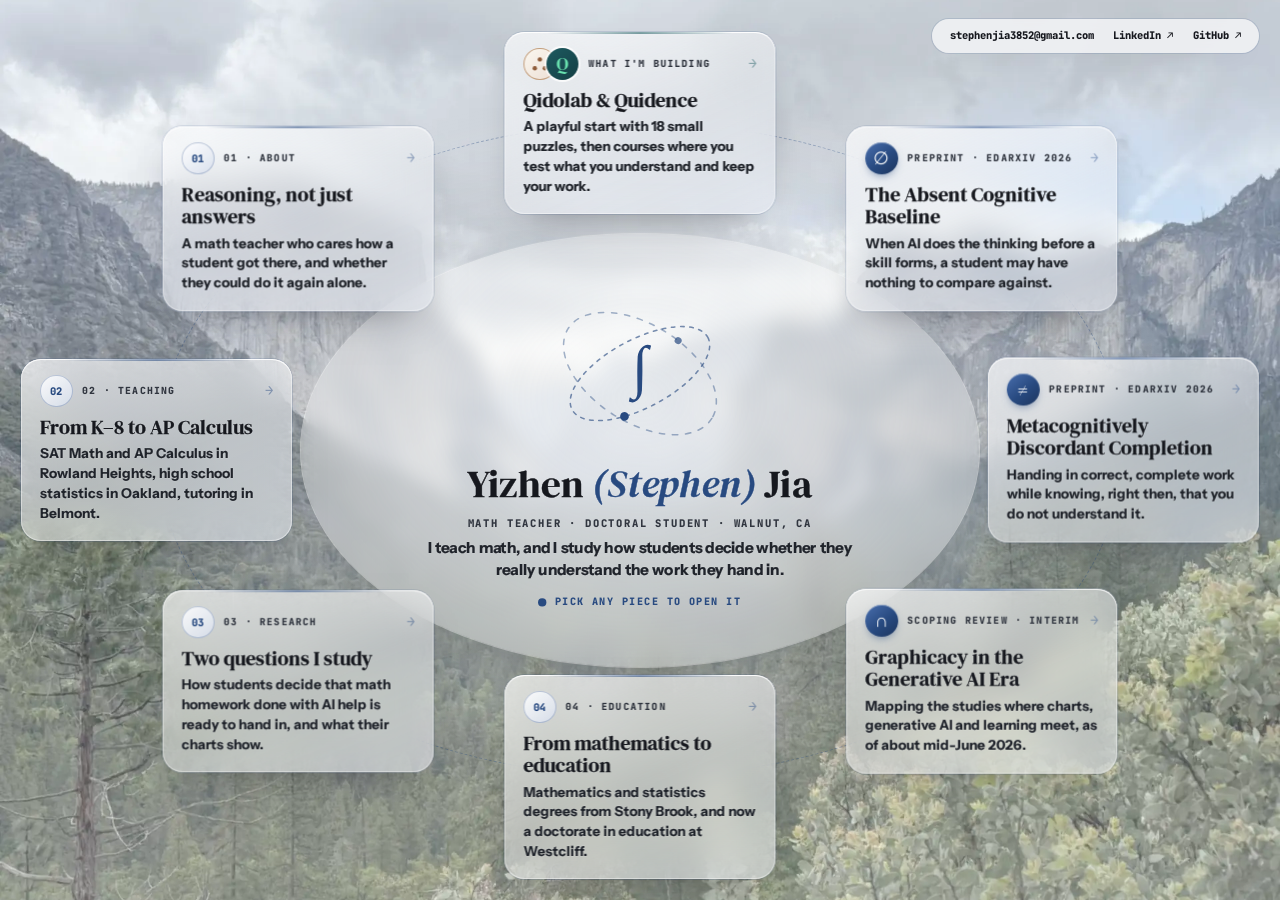
==== commit e1d150ed: "Fill the orbit's centre, speed up its moves, give each piece more to read Three changes the owner as" ====
--- a/index.html
+++ b/index.html
@@ -306,25 +306,30 @@
   html.ob-on .ob { display: block; position: fixed; inset: 0; }
   .ob {
     --cw: 15.5rem; --mw: 6.4rem;
-    --dur: 820ms; --ease: cubic-bezier(.65,0,.35,1); --out: cubic-bezier(.22,1,.36,1); --spring: cubic-bezier(.34,1.4,.5,1);
+    --dur: 580ms; --ease: cubic-bezier(.65,0,.35,1); --out: cubic-bezier(.22,1,.36,1); --spring: cubic-bezier(.34,1.4,.5,1);
     --ink2: #20242b; --mut: #30353f; --acc: #284a80;
   }
   .ob::before { content: ''; position: absolute; inset: 0; pointer-events: none;
     background: radial-gradient(ellipse 60% 55% at 50% 50%, rgba(243,244,246,.42), rgba(243,244,246,0) 72%); transition: opacity .6s; }
   .ob.has-open::before { opacity: 0; }
   .ob.no-anim, .ob.no-anim * { transition: none !important; }
+  .ob.quick { --dur: 420ms; }   /* one open piece to another */
 
   .ob-track, .ob-disc, .ob-ghost, .ob-hub, .ob-card { position: absolute; left: 0; top: 0; }
-  .ob-track, .ob-disc { border-radius: 50%; pointer-events: none;
-    transition: translate var(--dur) var(--ease), width var(--dur) var(--ease), height var(--dur) var(--ease); }
-  .ob-track { border: 1.5px dashed rgba(40,74,128,.34); }
+  .ob-track, .ob-disc, .ob-ring { border-radius: 50%; pointer-events: none; }
+  /* the overview track and the dial's ring stay put and cross-fade; the disc travels by transform (cheap with its blur) */
+  .ob-track { border: 1.5px dashed rgba(40,74,128,.34); transition: opacity .3s; }
+  .ob.has-open .ob-track { opacity: 0; }
+  .ob-ring { position: absolute; left: 0; top: 0; border: 1.5px dashed rgba(40,74,128,.45); opacity: 0; transition: opacity .2s; }
+  .ob.has-open .ob-ring { opacity: 1; transition: opacity .35s calc(var(--dur) * .7); }
+  .ob-disc { transform-origin: 0 0; transition: transform var(--dur) var(--ease); }
   .ob-disc { z-index: 0; background: radial-gradient(ellipse at 50% 38%, rgba(255,255,255,.58), rgba(243,244,246,.34) 72%);
     -webkit-backdrop-filter: blur(10px); backdrop-filter: blur(10px); box-shadow: 0 0 0 1px rgba(255,255,255,.45), 0 30px 80px -50px rgba(22,24,30,.5); }
   .ob-ghost { border-radius: 50%; border: 1.5px dashed rgba(40,74,128,.6); background: rgba(243,244,246,.35); opacity: 0; transition: opacity .25s; }
   .ob.has-open .ob-ghost { opacity: 1; transition: opacity .4s calc(var(--dur) * .7); }
 
   /* ---- the hub: the ∫ mark and the name ---- */
-  .ob-hub { z-index: 1; width: 21rem; text-align: center; transform-origin: 0 0; transition: transform var(--dur) var(--ease); }
+  .ob-hub { z-index: 1; width: 25rem; text-align: center; transform-origin: 0 0; transition: transform var(--dur) var(--ease); }
   .ob-hub-top { position: relative; display: flex; flex-direction: column; align-items: center; }
   .ob-hub .mark { width: 9.6rem; height: 9.6rem; }
   .ob-name { font-family: 'DM Serif Display', serif; font-weight: 400; font-size: 2.15rem; line-height: 1.05; margin-top: .15rem; color: var(--ink);
@@ -332,7 +337,7 @@
   .ob-name em { font-style: italic; color: var(--acc); }
   .ob-hub-more { transition: opacity .35s; }
   .ob-over { font-family: 'JetBrains Mono', monospace; font-weight: 800; font-size: .58rem; letter-spacing: .15em; text-transform: uppercase; color: var(--mut); margin-top: .6rem; }
-  .ob-tag { font-size: .84rem; font-weight: 700; line-height: 1.45; color: var(--ink2); margin: .35rem auto 0; max-width: 19rem; -webkit-text-stroke: .2px currentColor; text-shadow: 0 0 1px rgba(243,244,246,.95); }
+  .ob-tag { font-size: .84rem; font-weight: 700; line-height: 1.45; color: var(--ink2); margin: .35rem auto 0; max-width: 23.5rem; -webkit-text-stroke: .2px currentColor; text-shadow: 0 0 1px rgba(243,244,246,.95); }
   .ob-hint { display: inline-flex; align-items: center; gap: .45rem; margin-top: .7rem; font-family: 'JetBrains Mono', monospace; font-weight: 800; font-size: .56rem; letter-spacing: .12em; text-transform: uppercase; color: var(--acc); }
   .ob-hint i { width: .45rem; height: .45rem; border-radius: 50%; background: var(--acc); animation: ob-ping 2.4s ease-out infinite; }
   @keyframes ob-ping { 0% { box-shadow: 0 0 0 0 rgba(40,74,128,.45); } 70%, 100% { box-shadow: 0 0 0 .55rem rgba(40,74,128,0); } }
@@ -394,11 +399,10 @@
   /* ---- open: one piece leaves the ring and becomes the panel; the rest gather in the corner ---- */
   .ob.has-open .ob-card { animation: none; }
   /* the tiles stay visible while they fly to the corner; the badge appears on the way and the glass melts away on arrival */
-  .ob-card.is-mini { border-radius: 50%; background: rgba(243,244,246,0); box-shadow: 0 0 0 3px rgba(255,255,255,.88), 0 10px 20px -8px rgba(22,24,30,.55); -webkit-backdrop-filter: blur(0px); backdrop-filter: blur(0px);
+  .ob-card.is-mini { border-radius: 50%; background: rgba(243,244,246,0); box-shadow: 0 0 0 3px rgba(255,255,255,.88), 0 10px 20px -8px rgba(22,24,30,.55); -webkit-backdrop-filter: none; backdrop-filter: none;
     transition: translate var(--dur) var(--ease) var(--d, 0ms), width var(--dur) var(--ease) var(--d, 0ms), height var(--dur) var(--ease) var(--d, 0ms),
                 border-radius var(--dur) var(--ease) var(--d, 0ms), scale .35s var(--spring),
-                background .4s calc(var(--dur) * .75 + var(--d, 0ms)), box-shadow .4s calc(var(--dur) * .75 + var(--d, 0ms)),
-                -webkit-backdrop-filter .4s calc(var(--dur) * .75 + var(--d, 0ms)), backdrop-filter .4s calc(var(--dur) * .75 + var(--d, 0ms)); }
+                background .3s calc(var(--dur) * .75 + var(--d, 0ms)), box-shadow .3s calc(var(--dur) * .75 + var(--d, 0ms)); }
   .ob-card.is-mini::before { opacity: 0; }
   .ob-card.is-mini .ob-full { opacity: 0; transition: opacity .18s; }
   .ob-card.is-mini .ob-mini { opacity: 1; transition: opacity .35s calc(var(--dur) * .3 + var(--d, 0ms)); }
@@ -413,7 +417,7 @@
   .ob-say.hot { color: var(--acc); box-shadow: 0 0 0 1px var(--acc), 0 8px 18px -10px rgba(40,74,128,.5); }
   .ob.has-open .ob-say { opacity: 1; transition: opacity .4s calc(var(--dur) * .75); }
   .ob-card.was-open { z-index: 4; }
-  .ob-card.is-open { z-index: 6; border-radius: 26px; cursor: default;
+  .ob-card.is-open { z-index: 6; border-radius: 26px; cursor: default; -webkit-backdrop-filter: none; backdrop-filter: none;   /* near-opaque: blur would only cost frames */
     transition: translate var(--dur) var(--out), width var(--dur) var(--out), height var(--dur) var(--out), border-radius var(--dur) var(--out), background .35s, box-shadow .35s;
     background: linear-gradient(165deg, rgba(255,255,255,.93), rgba(243,244,246,.86) 50%, rgba(236,239,245,.88));
     box-shadow: inset 0 1px 0 #fff, 0 0 0 1px rgba(40,74,128,.18), 0 50px 100px -50px rgba(22,24,30,.6); }
@@ -423,22 +427,34 @@
 
   .ob-detail { position: absolute; left: 0; top: 0; width: var(--pw, 40rem); height: 100%; display: flex; flex-direction: column;
     opacity: 0; visibility: hidden; transition: opacity .18s, visibility 0s .18s; }
-  .ob-card.is-open .ob-detail { opacity: 1; visibility: visible; transition: opacity .4s calc(var(--dur) * .45), visibility 0s; }
+  .ob-card.is-open .ob-detail { opacity: 1; visibility: visible; transition: opacity .3s calc(var(--dur) * .4), visibility 0s; }
+  .pd-hero, .pd-body { zoom: var(--pz, 1); }
   .ob-detail.measure { height: auto; } .ob-detail.measure .pd-scroll { flex: none; overflow: visible; }
   .pd-wm { position: absolute; right: -.6rem; top: -2.2rem; font-family: 'DM Serif Display', 'Times New Roman', serif; font-size: 15rem; line-height: 1; color: var(--tint); opacity: .06; pointer-events: none; }
   .pd-head { position: relative; display: flex; align-items: center; gap: .4rem; padding: .85rem .95rem .3rem 1.9rem; }
   .pd-pos { margin-right: auto; font-family: 'JetBrains Mono', monospace; font-weight: 800; font-size: .58rem; letter-spacing: .12em; color: var(--mut); }
-  .pd-head button, .pd-foot button, .jump button { font-family: 'JetBrains Mono', monospace; font-weight: 800; cursor: pointer; color: var(--ink);
+  .pd-head button, .pd-foot button, .ob .hop, .ob .plist button { font-family: 'JetBrains Mono', monospace; font-weight: 800; cursor: pointer; color: var(--ink);
     border: 1px solid rgba(40,74,128,.22); background: rgba(255,255,255,.7); border-radius: 99px; transition: border-color .2s, color .2s, background .2s, translate .25s var(--spring); }
   .pd-head button { height: 2rem; min-width: 2rem; padding: 0 .75rem; font-size: .62rem; white-space: nowrap; }
-  .pd-head button:hover, .pd-foot button:hover, .jump button:hover { border-color: var(--acc); color: var(--acc); background: #fff; }
-  .pd-scroll { position: relative; flex: 1 1 auto; min-height: 0; overflow: auto; padding: .5rem 1.9rem 1.3rem; }
-  .pd-hero { display: flex; align-items: center; gap: 1rem; margin-bottom: 1.1rem; }
-  .pd-hero .gl { width: 3.3rem; height: 3.3rem; font-size: 1.75rem; } .pd-hero .gl-num { font-size: .95rem; } .pd-hero .gl-qc { margin-left: -1rem; }
+  .pd-head button:hover, .pd-foot button:hover, .ob .hop:hover, .ob .plist button:hover { border-color: var(--acc); color: var(--acc); background: #fff; }
+  .pd-scroll { position: relative; flex: 1 1 auto; min-height: 0; overflow: auto; padding: .3rem 1.9rem 1.1rem; }
+  /* a panel that has to scroll fades at the bottom until you reach the end */
+  .pd-scroll.more { -webkit-mask-image: linear-gradient(#000 calc(100% - 3rem), transparent); mask-image: linear-gradient(#000 calc(100% - 3rem), transparent); }
+  .pd-hero { display: flex; align-items: center; gap: .9rem; margin-bottom: .6rem; }
+  .pd-hero .gl { width: 2.9rem; height: 2.9rem; font-size: 1.55rem; } .pd-hero .gl-num { font-size: .95rem; } .pd-hero .gl-qc { margin-left: -1rem; }
   .pd-label { font-family: 'JetBrains Mono', monospace; font-weight: 800; font-size: .6rem; letter-spacing: .14em; text-transform: uppercase; color: var(--mut); }
-  .pd-hero h2 { font-family: 'DM Serif Display', serif; font-weight: 400; font-size: 2.45rem; line-height: 1.08; margin-top: .15rem; -webkit-text-stroke: .4px currentColor; outline: none; }
-  .pd-body > * { max-width: 48rem; }
-  .pd-body p { font-size: 1.04rem; line-height: 1.62; font-weight: 600; color: var(--ink2); margin-bottom: .75rem; }
+  .pd-hero h2 { font-family: 'DM Serif Display', serif; font-weight: 400; font-size: 2.2rem; line-height: 1.08; margin-top: .15rem; -webkit-text-stroke: .4px currentColor; outline: none; }
+  .pd-body > p, .pd-body > .res-line, .ob .cols p { max-width: 50rem; }   /* reading lines stay short; grids and cards use the panel's width */
+  .ob .cols { display: grid; grid-template-columns: repeat(auto-fit, minmax(21rem, 1fr)); gap: .4rem 2.4rem; align-items: start; }
+  .ob .cols .tl { margin-top: 0; }
+  .ob .cols p { line-height: 1.5; margin-bottom: .5rem; }
+  .ob .cols.paper { grid-template-columns: repeat(auto-fit, minmax(20rem, 1fr)); }
+  .ob .cols .trio { margin-top: 0; }
+  .ob .cols .trio ol { grid-template-columns: 1fr; gap: .35rem; }
+  .ob .cols .trio li { display: grid; grid-template-columns: 2rem 1fr; column-gap: .35rem; padding: .45rem .85rem .5rem .7rem; font-size: .84rem; line-height: 1.42; }
+  .ob .cols .trio li b { font-size: .94rem; margin-bottom: .1rem; }
+  .ob .cols .trio li i { grid-row: span 2; margin: .05rem 0 0; font-size: 1.45rem; text-align: center; }
+  .pd-body p { font-size: .96rem; line-height: 1.55; font-weight: 600; color: var(--ink2); margin-bottom: .75rem; }
   .pd-body p.sub { font-size: .86rem; color: var(--mut); }
   .pd-body p.lead { font-family: 'DM Serif Display', serif; font-weight: 400; font-size: 1.35rem; line-height: 1.3; color: var(--ink); }
   .pd-body p.dim { color: var(--mut); }
@@ -446,8 +462,9 @@
   .pd-foot button { padding: .5rem .9rem; font-size: .6rem; letter-spacing: .06em; text-transform: uppercase; }
   .pd-foot .pd-prev:hover { translate: -.2rem 0; } .pd-foot .pd-next:hover { translate: .2rem 0; }
   /* the panel's contents rise in, one after another, once the frame has grown */
-  .ob-card.is-open .pd-hero, .ob-card.is-open .pd-body > * { animation: pd-up .6s var(--out) both; animation-delay: calc(var(--dur) * .5 + var(--n, 0) * 70ms); }
+  .ob-card.is-open .pd-hero, .ob-card.is-open .pd-body > * { animation: pd-up .45s var(--out) both; animation-delay: calc(var(--dur) * .42 + var(--n, 0) * 40ms); }
   .pd-body > :nth-child(1) { --n: 1; } .pd-body > :nth-child(2) { --n: 2; } .pd-body > :nth-child(3) { --n: 3; } .pd-body > :nth-child(4) { --n: 4; }
+  .pd-body > :nth-child(5) { --n: 5; } .pd-body > :nth-child(n+6) { --n: 6; }
   @keyframes pd-up { from { opacity: 0; translate: 0 .8rem; } }
 
   /* panel contents */
@@ -455,9 +472,6 @@
   .ob .links a { font-family: 'JetBrains Mono', monospace; font-weight: 800; font-size: .68rem; letter-spacing: .07em; text-transform: uppercase; color: var(--acc); text-decoration: none; }
   .ob .links a.sublink { color: var(--mut); }
   .ob .links a:hover { text-decoration: underline; }
-  .ob .jump { display: flex; flex-wrap: wrap; gap: .5rem; align-items: center; margin-top: .4rem; }
-  .ob .jump span { font-family: 'JetBrains Mono', monospace; font-weight: 800; font-size: .58rem; letter-spacing: .12em; text-transform: uppercase; color: var(--mut); margin-right: .2rem; }
-  .ob .jump button { padding: .4rem .8rem; font-size: .66rem; }
   .ob .res-line { margin: 0 0 1rem; } .ob .res-line b { display: block; font-weight: 700; font-size: 1.05rem; }
   .ob .res-line span { display: block; font-weight: 600; color: var(--ink2); font-size: .93rem; line-height: 1.55; }
   .ob .plainlist { list-style: none; } .ob .plainlist li { padding: .65rem 0; border-bottom: 1px dashed rgba(198,202,210,.9); }
@@ -468,7 +482,7 @@
   .ob .bcard .bc-top { font-size: 1.25rem; } .ob .bcard .bc-text { font-size: .86rem; } .ob .bcard .bc-go { font-size: .64rem; }
 
   .ob .trio { margin: .4rem 0 1rem; }
-  .ob .trio-h { font-family: 'DM Serif Display', serif; font-size: 1.2rem; line-height: 1.2; color: var(--ink); margin-bottom: .55rem !important; }
+  .ob .trio-h { font-family: 'DM Serif Display', serif; font-size: 1.1rem; line-height: 1.2; color: var(--ink); margin: .2rem 0 .45rem !important; }
   .ob .trio ol { list-style: none; display: grid; grid-template-columns: repeat(auto-fit, minmax(10.5rem, 1fr)); gap: .7rem; }
   .ob .trio li { padding: .8rem .9rem .9rem; border-radius: 14px; background: linear-gradient(160deg, rgba(255,255,255,.85), rgba(236,239,245,.7));
     box-shadow: inset 0 0 0 1px rgba(40,74,128,.14); font-size: .86rem; line-height: 1.5; font-weight: 600; color: var(--ink2); }
@@ -481,6 +495,44 @@
   .ob .venn text.core { font-family: 'DM Serif Display', serif; font-size: 30px; fill: var(--tint); }
   .ob .venn-row p { margin-bottom: 0; }
 
+  /* key words in the panels: blue, violet, a gold highlighter stroke, and the two sites' own colours */
+  .ob .hb { color: #284a80; font-weight: 700; }
+  .ob .hv { color: #5a3d9a; font-weight: 700; }
+  .ob mark.hg { color: inherit; font-weight: 700; padding: 0 .12em; border-radius: .2em;
+    background: linear-gradient(transparent 58%, rgba(226,176,52,.45) 58%, rgba(226,176,52,.45) 92%, transparent 92%); }
+  .ob .hq { color: #15565b; font-weight: 700; } .ob .hd { color: #4a6142; font-weight: 700; }
+  .ob .bcard em { font-style: normal; font-weight: 700; } .ob .bcard.qd em { color: #7d4f30; } .ob .bcard.qc em { color: #68e1af; }
+  .ob .bc-list { display: flex; flex-direction: column; gap: .3rem; margin: .35rem 0 .2rem; }
+  .ob .bc-list > span { position: relative; padding-left: 1rem; font-size: .84rem; line-height: 1.45; font-weight: 600; }
+  .ob .bc-list > span::before { content: ''; position: absolute; left: .1rem; top: .55em; width: .38rem; height: .38rem; border-radius: 50%; background: currentColor; opacity: .55; }
+  .ob .bcard.qd .bc-list { color: #454f45; } .ob .bcard.qc .bc-list { color: #d3e4e1; }
+  .ob .bcard.qd .bc-list > span::before { background: #c3a080; opacity: 1; } .ob .bcard.qc .bc-list > span::before { background: #68e1af; opacity: 1; }
+  .ob .facts { display: grid; grid-template-columns: repeat(auto-fit, minmax(10rem, 1fr)); gap: .6rem; margin-top: .4rem; }
+  .ob .facts > div { padding: .7rem .85rem; border-radius: 12px; background: linear-gradient(160deg, rgba(255,255,255,.85), rgba(236,239,245,.7)); box-shadow: inset 0 0 0 1px rgba(40,74,128,.14); }
+  .ob .facts span { display: block; font-family: 'JetBrains Mono', monospace; font-weight: 800; font-size: .56rem; letter-spacing: .12em; text-transform: uppercase; color: #6e4e0c; }
+  .ob .facts b { display: block; font-size: .95rem; line-height: 1.35; margin-top: .2rem; color: var(--ink); }
+  .ob .tl { list-style: none; position: relative; margin: .5rem 0 1rem; padding-left: 1.6rem; }
+  .ob .tl::before { content: ''; position: absolute; left: .45rem; top: .5rem; bottom: .5rem; width: 2px; border-radius: 2px; background: linear-gradient(#e2b034, rgba(40,74,128,.35)); }
+  .ob .tl li { position: relative; padding: .45rem 0 .7rem; }
+  .ob .tl li::before { content: ''; position: absolute; left: -1.42rem; top: .78rem; width: .7rem; height: .7rem; border-radius: 50%; background: #fff; box-shadow: 0 0 0 2.5px #e2b034; }
+  .ob .tl .yr { display: inline-block; font-family: 'JetBrains Mono', monospace; font-weight: 800; font-size: .62rem; letter-spacing: .08em; color: #6e4e0c;
+    background: rgba(226,176,52,.16); border-radius: 99px; padding: .12rem .5rem; }
+  .ob .tl b { display: block; font-weight: 700; font-size: 1.1rem; margin-top: .25rem; } .ob .tl small { display: block; font-weight: 600; color: var(--mut); font-size: .9rem; }
+  .ob .hop { padding: .4rem .85rem; font-size: .62rem; letter-spacing: .06em; text-transform: uppercase; margin: 0 0 .3rem; }
+  .ob .plist { display: grid; gap: .55rem; margin-top: .2rem; }
+  .ob .plist button { display: flex; align-items: center; gap: .85rem; text-align: left; padding: .7rem .9rem; border-radius: 14px; letter-spacing: 0; text-transform: none; font-family: 'Instrument Sans', sans-serif; }
+  .ob .plist b { display: block; font-family: 'DM Serif Display', serif; font-weight: 400; font-size: 1.1rem; color: var(--ink); }
+  .ob .plist small { display: block; font-size: .86rem; font-weight: 600; color: var(--ink2); line-height: 1.4; margin-top: .1rem; }
+  .ob .plist button:hover { translate: .2rem 0; }
+  .ob .chips { display: flex; flex-wrap: wrap; gap: .5rem; margin: .2rem 0 .9rem; }
+  .ob .chips span { padding: .4rem .75rem; border-radius: 99px; font-size: .84rem; font-weight: 600; color: var(--ink2); background: rgba(255,255,255,.75); box-shadow: inset 0 0 0 1px rgba(40,74,128,.16); }
+  .ob .chips b { color: #284a80; }
+  .pd-foot { align-items: center; }
+  .pd-foot .links { display: flex; align-items: center; gap: 1.1rem; flex-wrap: wrap; justify-content: center; margin: 0 auto; }
+  .pd-foot .links .status { margin-left: 0; }
+  .ob .links .status { margin-left: auto; font-family: 'JetBrains Mono', monospace; font-weight: 800; font-size: .6rem; letter-spacing: .08em; text-transform: uppercase; color: #6e4e0c; }
+  .ob .res-line b.hb, .ob .res-line b.hv { font-size: 1.1rem; }
+
   /* contact, always in the top right corner */
   .ob-contact { position: absolute; right: 1.2rem; top: 1.1rem; z-index: 8; display: flex; gap: 1.1rem; padding: .5rem 1.05rem; border-radius: 99px;
     font-family: 'JetBrains Mono', monospace; font-weight: 800; font-size: .6rem; background: rgba(243,244,246,.86);
@@ -488,7 +540,7 @@
   .ob-contact a { color: var(--ink); text-decoration: none; } .ob-contact a:hover { color: var(--acc); }
 
   @media (prefers-reduced-motion: reduce) {
-    .ob { --dur: 1ms; }
+    .ob, .ob.quick { --dur: 1ms; }
     .ob *, .ob *::before, .ob *::after { animation: none !important; }
     .ob-card::after { display: none; }
   }
@@ -500,6 +552,7 @@
 <div class="ob" id="ob" aria-label="Yizhen (Stephen) Jia, overview">
   <div class="ob-disc" aria-hidden="true"></div>
   <div class="ob-track" aria-hidden="true"></div>
+  <div class="ob-ring" aria-hidden="true"></div>
   <div class="ob-ghost" aria-hidden="true"></div>
   <p class="ob-say" id="obSay" aria-hidden="true">Pick another piece</p>
   <div class="ob-hub" id="obHub">
@@ -534,12 +587,17 @@
       <div class="pd-scroll">
         <div class="pd-hero"><span class="gl-pair"><span class="gl gl-qd"><svg viewBox="0 0 100 92" aria-hidden="true" focusable="false"><circle cx="50" cy="16" r="15"/><circle cx="16" cy="76" r="15"/><circle cx="84" cy="76" r="15"/></svg></span><span class="gl gl-qc">Q</span></span><div><p class="pd-label">What I'm building</p><h2 id="h-building" tabindex="-1">Qidolab &amp; Quidence</h2></div></div>
         <div class="pd-body">
-        <p class="lead">I want students to see their own thinking, not just their answers.</p>
+        <p class="lead">I want students to <b class="hb">see their own thinking</b>, not just their answers.</p>
+        <p>I build two small websites around that one idea, and each links to the other. <b class="hd">Qidolab</b> is the playful way in: puzzles where you try a different move, then choose whether to go further. <b class="hq">Quidence</b> is the next step: courses where you <mark class="hg">test what you understand</mark> and keep your work to look back on.</p>
         <div class="bcards">
           <a class="bcard qd" href="https://qidolab.com/" target="_blank" rel="noopener"><span class="bc-top"><b>∴</b>Qidolab · Brain Games</span>
-            <span class="bc-text">The playful start: 18 small puzzles with no timer, where a wrong move is just a new try.</span><span class="bc-go">Play Qidolab ↗</span></a>
+            <span class="bc-text"><em>18 hands-on puzzles</em>: pour water between jugs, flip a ring of lights, weigh coins, hunt for a counterexample, and more.</span>
+            <span class="bc-list"><span><em>No timer.</em> A wrong move is just a new try.</span><span>Hints only when you ask; an extra step or an extreme challenge when you want more.</span><span>Your progress stays in your browser.</span><span>English, 简体中文, 繁體中文 and Español.</span></span>
+            <span class="bc-go">Play Qidolab ↗</span></a>
           <a class="bcard qc" href="https://www.quidence.com/" target="_blank" rel="noopener"><span class="bc-top"><b>Q</b>Quidence · Mathematics &amp; Science</span>
-            <span class="bc-text">The next step: courses where you test what you understand and keep your work to look back on. In English and Spanish.</span><span class="bc-go">Open Quidence ↗</span></a>
+            <span class="bc-text">Courses from <em>Pre-Algebra to Calculus</em>, Statistics, Linear Algebra and Number Theory, plus Physics 1 and 2 Foundations.</span>
+            <span class="bc-list"><span>Short lessons, then <em>“Test your understanding”</em> problems with several parts.</span><span>Field projects inspired by places in California.</span><span>It checks the fixed parts of an answer and <em>saves your calculations, drawings and explanations</em> to look back on.</span><span>Records stay in your browser. English and Spanish.</span></span>
+            <span class="bc-go">Open Quidence ↗</span></a>
         </div>
         </div>
       </div>
@@ -569,9 +627,10 @@
       <div class="pd-scroll">
         <div class="pd-hero"><span class="gl gl-num">01</span><div><p class="pd-label">01 · About</p><h2 id="h-about" tabindex="-1">Reasoning, not just answers</h2></div></div>
         <div class="pd-body">
-        <p>I teach math, from grade-school basics to SAT Math and AP Calculus, and I am working on a doctorate in education. What interests me is not just the answer on the page but how a student got there, and whether they could do it again alone.</p>
-        <p>My research at Westcliff University asks an old question in a new situation: when an AI tool helped with the homework, how does a student decide the work is ready to hand in, and where does their own understanding fit in? Two preprints grew out of that question.</p>
-        <p class="dim">The classroom and the research share one question: how do we know what a student really understands? Everything on this page is a different angle on that problem.</p>
+        <p>I teach math, from grade-school basics to <b class="hb">SAT Math and AP Calculus</b>, and I am working on a <b class="hb">doctorate in education</b>. What interests me is not just the answer on the page but <mark class="hg">how a student got there</mark>, and <mark class="hg">whether they could do it again alone</mark>.</p>
+        <p>My research at Westcliff University asks an old question in a new situation: when an AI tool helped with the homework, <b class="hv">how does a student decide the work is ready to hand in</b>, and where does their own understanding fit in? Two preprints grew out of that question.</p>
+        <p class="dim">The classroom and the research share one question: <b class="hv">how do we know what a student really understands?</b> Everything on this page is a different angle on that problem.</p>
+        <div class="facts"><div><span>Teaching</span><b>SAT Math, AP Calculus, statistics, K–8</b></div><div><span>Studying</span><b>EdD, Westcliff University</b></div><div><span>Building</span><b>Qidolab and Quidence</b></div><div><span>Based in</span><b>Walnut, California</b></div></div>
         </div>
       </div>
       <footer class="pd-foot">
@@ -600,11 +659,13 @@
       <div class="pd-scroll">
         <div class="pd-hero"><span class="gl gl-num">02</span><div><p class="pd-label">02 · Teaching</p><h2 id="h-teaching" tabindex="-1">From K–8 to AP Calculus</h2></div></div>
         <div class="pd-body">
-        <ul class="plainlist">
-          <li><b>SAT Math &amp; AP Calculus Instructor</b><small>Elite Open School · Rowland Heights, CA</small><span class="yr">Since 2024</span></li>
-          <li><b>HS Statistics &amp; Pre-Calculus</b><small>Bay Area Technology School · Oakland</small><span class="yr">2024</span></li>
-          <li><b>K&#8211;8 Math Tutor, 50+ students</b><small>S.A.M Singapore Math · Belmont</small><span class="yr">2023/24</span></li>
-        </ul>
+        <div class="cols"><div>
+        <p>I have taught math from <b class="hb">grade-school basics</b> to <b class="hb">SAT Math and AP Calculus</b>, in Belmont, Oakland and Rowland Heights. In every room I look for the same thing: <mark class="hg">how a student got there</mark>, and whether they could do it again alone.</p>
+        <p class="dim">The classroom is where my research question comes from: <b class="hv">how do we know what a student really understands?</b></p>
+        <button type="button" class="hop" data-go="research">03 · See the research →</button>
+        </div><div>
+        <ol class="tl"><li><span class="yr">Since 2024</span><b>SAT Math &amp; AP Calculus Instructor</b><small>Elite Open School · Rowland Heights, CA</small></li><li><span class="yr">2024</span><b>HS Statistics &amp; Pre-Calculus</b><small>Bay Area Technology School · Oakland</small></li><li><span class="yr">2023/24</span><b>K&#8211;8 Math Tutor, <span class="hv">50+ students</span></b><small>S.A.M Singapore Math · Belmont</small></li></ol>
+        </div></div>
         </div>
       </div>
       <footer class="pd-foot">
@@ -633,9 +694,18 @@
       <div class="pd-scroll">
         <div class="pd-hero"><span class="gl gl-num">03</span><div><p class="pd-label">03 · Research</p><h2 id="h-research" tabindex="-1">Two questions I study</h2></div></div>
         <div class="pd-body">
-        <div class="res-line"><b>Handing in work that AI helped with</b><span>How first-year college students decide, in their own words, whether math homework done with AI help is ready to submit.</span></div>
-        <div class="res-line"><b>Charts, graphs, and what they show</b><span>How students turn real data into charts, and what those charts reveal about their understanding.</span></div>
-        <p class="jump"><span>Papers</span><button type="button" data-go="acb">∅ The Absent Cognitive Baseline</button><button type="button" data-go="mdc">≠ Metacognitively Discordant Completion</button><button type="button" data-go="review">∩ Graphicacy in the Generative AI Era</button></p>
+        <div class="cols"><div>
+        <p>Two questions run through my work at Westcliff University.</p>
+        <div class="res-line"><b class="hb">Handing in work that AI helped with</b><span>How first-year college students decide, in their own words, whether math homework done with AI help is ready to submit.</span></div>
+        <div class="res-line"><b class="hv">Charts, graphs, and what they show</b><span>How students turn real data into charts, and what those charts reveal about their understanding.</span></div>
+        </div><div>
+        <p class="trio-h">What has come out of it so far</p>
+        <div class="plist">
+          <button type="button" data-go="acb"><span class="gl gl-sym">∅</span><span><b>The Absent Cognitive Baseline</b><small>When AI does the thinking before a skill forms, a student may have nothing to compare against.</small></span></button>
+          <button type="button" data-go="mdc"><span class="gl gl-sym">≠</span><span><b>Metacognitively Discordant Completion</b><small>Handing in correct, complete work while knowing, right then, that you do not understand it.</small></span></button>
+          <button type="button" data-go="review"><span class="gl gl-sym">∩</span><span><b>Graphicacy in the Generative AI Era</b><small>Mapping the studies where charts, generative AI and learning meet, as of about mid-June 2026.</small></span></button>
+        </div>
+        </div></div>
         </div>
       </div>
       <footer class="pd-foot">
@@ -664,11 +734,12 @@
       <div class="pd-scroll">
         <div class="pd-hero"><span class="gl gl-num">04</span><div><p class="pd-label">04 · Education</p><h2 id="h-education" tabindex="-1">From mathematics to education</h2></div></div>
         <div class="pd-body">
-        <ul class="plainlist">
-          <li><b>EdD, Leadership, Curriculum &amp; Instruction</b><small>Westcliff University</small><span class="yr">Since 2024</span></li>
-          <li><b>M.S. Applied Mathematics &amp; Statistics</b><small>Stony Brook University</small><span class="yr">2023</span></li>
-          <li><b>B.S. Mathematics</b><small>Stony Brook University</small><span class="yr">2021</span></li>
-        </ul>
+        <div class="cols"><div>
+        <p>I studied <b class="hb">mathematics</b>, then <b class="hb">applied mathematics and statistics</b>, both at Stony Brook University. Since 2024 I have been working on a <b class="hv">doctorate in education</b> at Westcliff University, in Leadership, Curriculum and Instruction. The research on this page is part of it.</p>
+        <button type="button" class="hop" data-go="research">03 · See the research →</button>
+        </div><div>
+        <ol class="tl"><li><span class="yr">Since 2024</span><b>EdD, Leadership, Curriculum &amp; Instruction</b><small>Westcliff University</small></li><li><span class="yr">2023</span><b>M.S. Applied Mathematics &amp; Statistics</b><small>Stony Brook University</small></li><li><span class="yr">2021</span><b>B.S. Mathematics</b><small>Stony Brook University</small></li></ol>
+        </div></div>
         </div>
       </div>
       <footer class="pd-foot">
@@ -698,13 +769,17 @@
         <div class="pd-hero"><span class="gl gl-sym">∅</span><div><p class="pd-label">Preprint · EdArXiv 2026</p><h2 id="h-acb" tabindex="-1">The Absent Cognitive Baseline</h2></div></div>
         <div class="pd-body">
         <p class="sub">Theorizing a structural gap in AI-native college students' academic self-assessment · with Jiarui Xu</p>
-        <p>The paper suggests that when an AI tool does the thinking before a skill has formed, a student may be left with nothing of their own to compare against when they ask themselves whether they understand.</p>
+        <div class="cols paper"><div>
+        <p>The paper suggests that when an AI tool does the thinking <b class="hb">before a skill has formed</b>, a student may be left with <mark class="hg">nothing of their own to compare against</mark> when they ask themselves whether they understand.</p>
         <div class="trio"><p class="trio-h">Three ways the gap shows up</p><ol><li><i>I</i><b>Unknowability</b>Not being able to tell where your own understanding ends, because there is no memory of doing this kind of work without help.</li><li><i>II</i><b>False calibration</b>Feeling that you understand because the AI's answer reads so smoothly.</li><li><i>III</i><b>De-normalization of struggle</b>Losing the sense that getting stuck is a normal part of learning.</li></ol></div>
-        <p class="links"><a href="acb.html">→ Read more</a><a class="sublink" href="https://osf.io/preprints/edarxiv/4cr8j_v5" target="_blank" rel="noopener">EdArXiv ↗</a></p>
+        </div><div>
+        <p class="trio-h">What decides whether it happens</p><p>The paper says three things shape whether this gap opens: <b class="hb">how the AI was used</b>, <b class="hb">who was using it</b>, and <b class="hb">whether the setting pushed students to let the tool do the work</b>. To study it, the paper proposes close, one-on-one interviews with a small number of students about their own experience, a method called <b class="hv">interpretative phenomenological analysis</b>.</p>
+        <p class="trio-h">The sibling construct</p><p>ACB describes the case where a student has no way to judge their own understanding at all. Its sister paper, <b class="hv">Metacognitively Discordant Completion</b>, describes the case where the student does judge, knows they do not understand, and hands the work in anyway.</p><button type="button" class="hop" data-go="mdc">≠ The sister paper →</button>
+        </div></div>
         </div>
       </div>
       <footer class="pd-foot">
-        <button type="button" class="pd-prev">← Education</button>
+        <button type="button" class="pd-prev">← Education</button><span class="links"><a href="acb.html">→ Read more</a><a class="sublink" href="https://osf.io/preprints/edarxiv/4cr8j_v5" target="_blank" rel="noopener">EdArXiv ↗</a><span class="status">Preprint v5 · under journal review</span></span>
         <button type="button" class="pd-next">Discordant Completion →</button>
       </footer>
     </section>
@@ -730,13 +805,17 @@
         <div class="pd-hero"><span class="gl gl-sym">≠</span><div><p class="pd-label">Preprint · EdArXiv 2026</p><h2 id="h-mdc" tabindex="-1">Metacognitively Discordant Completion</h2></div></div>
         <div class="pd-body">
         <p class="sub">The aware pass-through of non-understanding in generative AI learning</p>
-        <p>With AI, a student can hand in work that is correct and complete while knowing, at that moment, that they do not understand it. This paper gives that experience a name and works out what it is.</p>
+        <div class="cols paper"><div>
+        <p>With AI, a student can hand in work that is <b class="hb">correct and complete</b> while <mark class="hg">knowing, at that moment, that they do not understand it</mark>. This paper gives that experience a name and works out what it is.</p>
         <div class="trio"><p class="trio-h">It takes all three at once</p><ol><li><i>I</i><b>Effort invested</b>Real work went into the task. This is not a student who skipped it; the effort is there in the chat history.</li><li><i>II</i><b>Non-understanding known</b>At the moment of handing in, the student knows, by their own standard, that they do not understand the work.</li><li><i>III</i><b>Completion released anyway</b>They hand it in anyway, knowing that.</li></ol></div>
-        <p class="links"><a href="mdc.html">→ Read more</a><a class="sublink" href="https://osf.io/preprints/edarxiv/wzjxf_v1" target="_blank" rel="noopener">EdArXiv ↗</a></p>
+        </div><div>
+        <p class="trio-h">Why the usual explanations miss it</p><p>One common explanation says the student mistakenly believes they understand; here the student knows they do not. Another says a rule was broken; here no rule was broken. A third says the student stopped trying; here the effort was real. <b class="hv">MDC is the case that all three explanations miss.</b></p>
+        <p class="trio-h">The sibling construct</p><p>MDC describes the case where the student knows they do not understand and hands the work in anyway. Its sister paper, the <b class="hv">Absent Cognitive Baseline</b>, describes the case where the student has no way to judge at all.</p><button type="button" class="hop" data-go="acb">∅ The sister paper →</button>
+        </div></div>
         </div>
       </div>
       <footer class="pd-foot">
-        <button type="button" class="pd-prev">← Absent Cognitive Baseline</button>
+        <button type="button" class="pd-prev">← Absent Cognitive Baseline</button><span class="links"><a href="mdc.html">→ Read more</a><a class="sublink" href="https://osf.io/preprints/edarxiv/wzjxf_v1" target="_blank" rel="noopener">EdArXiv ↗</a><span class="status">Preprint v1</span></span>
         <button type="button" class="pd-next">Scoping review →</button>
       </footer>
     </section>
@@ -762,18 +841,19 @@
         <div class="pd-hero"><span class="gl gl-sym">∩</span><div><p class="pd-label">Scoping review · Interim</p><h2 id="h-review" tabindex="-1">Graphicacy in the Generative AI Era</h2></div></div>
         <div class="pd-body">
         <p class="sub">A PRISMA-ScR scoping review of an emerging three-way intersection in education · with Jiarui Xu</p>
-        <p>The review maps the studies where charts, generative AI and learning meet. This interim version shows the search and the studies found so far, as of about mid-June 2026.</p>
+        <p>The review maps the studies where charts, generative AI and learning meet. This <b class="hb">interim version</b> shows the search and the studies found so far, as of about mid-June 2026.</p>
         <div class="venn-row"><svg class="venn" viewBox="0 0 250 170" aria-hidden="true">
           <circle cx="95" cy="68" r="52"/><circle cx="155" cy="68" r="52"/><circle cx="125" cy="115" r="52"/>
           <text x="62" y="40" text-anchor="middle">Charts</text><text x="190" y="40" text-anchor="middle">Gen AI</text>
           <text x="125" y="160" text-anchor="middle">Learning</text><text x="125" y="95" text-anchor="middle" class="core">∩</text></svg>
           <div><p class="trio-h">Where three things meet</p>
-          <p>It asks how much research sits at that meeting point, what job the AI does there, and how the studies measure chart skills.</p></div></div>
-        <p class="links"><a href="review.html">→ Read more</a><a class="sublink" href="https://osf.io/s8ebf/" target="_blank" rel="noopener">OSF ↗</a></p>
+          <p>This review looks for studies where three things meet: reading or making charts, generative AI, and learning. The skill of reading and making charts is called <b class="hv">graphicacy</b>.</p>
+          <p>It asks <b class="hb">how much research sits at that meeting point</b>, <b class="hb">what job the AI does there</b>, and <b class="hb">how the studies measure chart skills</b>.</p></div></div>
+        <div class="chips"><span><b>11</b> databases searched, four of them regional</span><span>Plan registered on OSF before screening began (a <b class="hv">protocol</b>)</span><span><b>Interim</b> numbers, as of about mid-June 2026</span></div>
         </div>
       </div>
       <footer class="pd-foot">
-        <button type="button" class="pd-prev">← Discordant Completion</button>
+        <button type="button" class="pd-prev">← Discordant Completion</button><span class="links"><a href="review.html">→ Read more</a><a class="sublink" href="https://osf.io/s8ebf/" target="_blank" rel="noopener">OSF ↗</a><span class="status">Interim version</span></span>
         <button type="button" class="pd-next">What I'm building →</button>
       </footer>
     </section>
@@ -944,7 +1024,7 @@
     var IDS = cards.map(function (c) { return c.dataset.id; });
     var SLOT = cards.map(function (c) { return +c.dataset.slot; });
     var hub = document.getElementById('obHub'), hubTop = hub.querySelector('.ob-hub-top');
-    var disc = ob.querySelector('.ob-disc'), track = ob.querySelector('.ob-track'), ghost = ob.querySelector('.ob-ghost'), contact = ob.querySelector('.ob-contact');
+    var disc = ob.querySelector('.ob-disc'), track = ob.querySelector('.ob-track'), ghost = ob.querySelector('.ob-ghost'), ring = ob.querySelector('.ob-ring'), contact = ob.querySelector('.ob-contact');
     var CW = 15.5, DC = 13.5, BG = 2.1, HUB_S = .38, on = false, cur = -1, G = null;   // DC: the corner dial's width, BG: its badges
     var reduce = matchMedia('(prefers-reduced-motion: reduce)').matches;
 
@@ -963,12 +1043,13 @@
       root.style.setProperty('--obfs', fs + 'px');
       var r = fs, W = innerWidth, H = innerHeight, m = 1.2 * r, cw = CW * r;
       var hs = cards.map(function (c) { return c.querySelector('.ob-full').offsetHeight; });
-      var hw = hub.offsetWidth, hh = hub.offsetHeight, ht = hubTop.offsetHeight;
+      var hw = hub.offsetWidth, hh = hub.offsetHeight, ht = hubTop.offsetHeight, parts = hubParts();
       var nm = hub.querySelector('.ob-name'), mk = hub.querySelector('.mark');
       var cx = W / 2, cy = H / 2;
       var ry = H / 2 - m - Math.max(hs[SLOT.indexOf(0)], hs[SLOT.indexOf(4)]) / 2;
       var rx = Math.min(W / 2 - m - cw / 2, ry * 1.9);
       var ring = cards.map(function (c, k) { return at(cx, cy, rx, ry, SLOT[k], cw, hs[k]); });
+      var drx = rx - cw / 2 - .5 * r, dry = ry - Math.max.apply(null, hs) / 2 - .5 * r;   // the glass disc inside the ring
       // the corner: a round dial, badges on a circle around the small mark and name
       var dc = DC * r, bg = BG * r, cr = (dc - bg) / 2, mcx = W - m - dc / 2, mcy = H - m - dc / 2;
       var mini = cards.map(function (c, k) { var a = at(mcx, mcy, cr, cr, SLOT[k], bg, bg); a.sx = a.x + bg / 2; a.sy = a.y + bg / 2; return a; });
@@ -979,16 +1060,16 @@
       var availW = W - dc - 3 * m, pw = Math.min(availW, 71 * r);
       var ct = { x: W - 1.2 * r - contact.offsetWidth, y: 1.1 * r, w: contact.offsetWidth, h: contact.offsetHeight };
       var pTop = ct.y + ct.h + .6 * r;   // the wide panel stays clear of the contact strip
-      return { fs: fs, r: r, m: m, W: W, H: H, cx: cx, cy: cy, rx: rx, ry: ry, cw: cw, hs: hs, ring: ring, hw: hw, hh: hh, ht: ht,
+      return { fs: fs, r: r, m: m, W: W, H: H, cx: cx, cy: cy, rx: rx, ry: ry, cw: cw, hs: hs, ring: ring, hw: hw, hh: hh, ht: ht, parts: parts, drx: drx, dry: dry,
                mcx: mcx, mcy: mcy, cr: cr, bg: bg, dc: dc, mini: mini, hubMini: hubMini, contact: ct,
                panel: { x: m + (availW - pw) / 2, w: pw, top: pTop, maxH: H - m - pTop, minH: Math.min(H - m - pTop, Math.max(28 * r, .85 * H)) }, availW: availW };
     }
     function fits(g) {
-      var gap = .35 * g.r, hubR = { x: g.cx - g.hw / 2, y: g.cy - g.hh / 2, w: g.hw, h: g.hh }, why = g.why = [];
+      var gap = .35 * g.r, hubP = hubAt(g, 1), why = g.why = [];
       if (g.availW < 34 * g.r) why.push('panel width'); if (g.ry <= 0) why.push('ring height');
       g.ring.forEach(function (a, i) {
         if (a.x < g.m / 3 || a.y < g.m / 3 || a.x + a.w > g.W - g.m / 3 || a.y + a.h > g.H - g.m / 3) why.push('ring off screen ' + IDS[i]);
-        if (hit(a, hubR, gap)) why.push('ring/hub ' + IDS[i]); if (hit(a, g.contact, gap)) why.push('ring/contact ' + IDS[i]);
+        if (hubP.some(function (p) { return hit(a, p, gap); })) why.push('ring/hub ' + IDS[i]); if (hit(a, g.contact, gap)) why.push('ring/contact ' + IDS[i]);
         g.ring.forEach(function (b, j) { if (j > i && hit(a, b, gap)) why.push('ring ' + IDS[i] + '/' + IDS[j]); });
       });
       g.mini.forEach(function (a, i) {
@@ -998,7 +1079,36 @@
       });
       return !why.length;
     }
-    function fit() { for (var fs = 21; fs >= 12; fs -= .5) { G = geom(fs); if (fits(G)) return; } }
+    function fit() {
+      ob.classList.add('no-anim'); hub.style.transform = 'none';   // measure the hub at its own size
+      for (var fs = 28; fs >= 12; fs -= .5) { G = geom(fs); if (fits(G)) break; }   // big screens may go past 21px so the pieces keep up with the hub
+      hubScale(G);
+    }
+    // the hub's parts (tight text boxes), unscaled, relative to the hub's top left
+    function hubParts() {
+      var hr = hub.getBoundingClientRect();
+      return ['.mark', '.ob-name', '.ob-over', '.ob-tag', '.ob-hint'].map(function (q) {
+        var el = hub.querySelector(q), b;
+        if (q === '.mark') b = el.getBoundingClientRect(); else { var rg = document.createRange(); rg.selectNodeContents(el); b = rg.getBoundingClientRect(); }
+        return { x: b.left - hr.left, y: b.top - hr.top, w: b.width, h: b.height };
+      });
+    }
+    function hubAt(g, s) { return g.parts.map(function (p) { return { x: g.cx + s * (p.x - g.hw / 2), y: g.cy + s * (p.y - g.hh / 2), w: s * p.w, h: s * p.h }; }); }
+    // owner: the middle should fill about 60 to 70% of the ellipse. Grow the hub until a part would leave the disc
+    // or touch a piece, and stop when the block covers about two thirds of the disc.
+    function hubScale(g) {
+      var inDisc = function (x, y) { var a = (x - g.cx) / (.97 * g.drx), b = (y - g.cy) / (.97 * g.dry); return a * a + b * b <= 1; };
+      var box = function (P) { var x0 = Math.min.apply(null, P.map(function (p) { return p.x; })), y0 = Math.min.apply(null, P.map(function (p) { return p.y; }));
+        var x1 = Math.max.apply(null, P.map(function (p) { return p.x + p.w; })), y1 = Math.max.apply(null, P.map(function (p) { return p.y + p.h; })); return (x1 - x0) * (y1 - y0); };
+      var area = Math.PI * g.drx * g.dry, s;
+      for (s = 2.6; s > 1; s -= .02) {
+        var P = hubAt(g, s);
+        if (box(P) > .68 * area) continue;
+        if (P.every(function (p) { return inDisc(p.x, p.y) && inDisc(p.x + p.w, p.y) && inDisc(p.x, p.y + p.h) && inDisc(p.x + p.w, p.y + p.h); }) &&
+            !P.some(function (p) { return g.ring.some(function (c) { return hit(p, c, .5 * g.r); }) || hit(p, g.contact, .5 * g.r); })) break;
+      }
+      g.hsc = Math.max(1, s); g.fill = box(hubAt(g, g.hsc)) / area;
+    }
 
     function slotDist(a, b) { var d = Math.abs(SLOT[a] - SLOT[b]) % 8; return Math.min(d, 8 - d); }
     function apply(instant, from) {
@@ -1015,34 +1125,46 @@
         face.setAttribute('aria-expanded', isOpen); face.inert = isOpen; det.inert = !isOpen;
         // the others ripple out from the piece that was chosen
         var ref = open ? cur : from;
-        c.style.setProperty('--d', (ref >= 0 && ref !== k && !(from >= 0 && open) ? slotDist(k, ref) * 35 : 0) + 'ms');
+        c.style.setProperty('--d', (ref >= 0 && ref !== k && !(from >= 0 && open) ? slotDist(k, ref) * 22 : 0) + 'ms');
         if (isOpen) {
           var P = G.panel; c.style.setProperty('--pw', P.w + 'px');
-          det.classList.add('measure'); var nat = det.offsetHeight; det.classList.remove('measure');
+          // a short piece grows its own type (up to 1.3x) until it fills the frame, so no panel looks half empty
+          det.style.setProperty('--pz', 1); det.classList.add('measure'); var nat = det.offsetHeight;
+          if (nat < P.minH) {
+            var lo = 1, hi = 1.3;
+            for (var it = 0; it < 7; it++) { var mid = (lo + hi) / 2; det.style.setProperty('--pz', mid); if (det.offsetHeight <= P.minH) lo = mid; else hi = mid; }
+            det.style.setProperty('--pz', lo.toFixed(3)); nat = det.offsetHeight;
+          }
+          det.classList.remove('measure');
           var ph = Math.min(P.maxH, Math.max(P.minH, nat));
           put(c, P.x, P.top + (P.maxH - ph) / 2, P.w, ph);
+          var sc = det.querySelector('.pd-scroll'); sc.scrollTop = 0; sc.classList.toggle('more', nat > ph + 1);
         } else if (open) { var a = G.mini[k]; put(c, a.x, a.y, a.w, a.h); }
         else { var b = G.ring[k]; put(c, b.x, b.y, b.w, b.h); }
       });
+      // sizes that never animate: the overview track, the dial's ring and the disc's own box
+      ell(track, G.cx, G.cy, G.rx, G.ry); ell(ring, G.mcx, G.mcy, G.cr, G.cr);
+      disc.style.width = (2 * G.drx).toFixed(1) + 'px'; disc.style.height = (2 * G.dry).toFixed(1) + 'px';
       if (open) {
         put(hub, G.mcx - HUB_S * G.hw / 2, G.mcy - HUB_S * G.ht / 2, null, null, HUB_S);
-        ell(track, G.mcx, G.mcy, G.cr, G.cr);
-        var dr = G.cr - G.bg / 2 - .2 * G.r; ell(disc, G.mcx, G.mcy, dr, dr);
+        var dr = G.cr - G.bg / 2 - .2 * G.r;
+        disc.style.transform = 'translate(' + (G.mcx - dr).toFixed(1) + 'px,' + (G.mcy - dr).toFixed(1) + 'px) scale(' + (dr / G.drx).toFixed(4) + ',' + (dr / G.dry).toFixed(4) + ')';
         var gs = G.mini[cur], gr = G.bg / 2 + .2 * G.r; put(ghost, gs.sx - gr, gs.sy - gr, 2 * gr, 2 * gr);
         say.style.left = G.mcx.toFixed(1) + 'px'; say.style.top = (G.mcy - G.dc / 2 - .55 * G.r).toFixed(1) + 'px';
       } else {
-        put(hub, G.cx - G.hw / 2, G.cy - G.hh / 2, null, null, 1);
-        ell(track, G.cx, G.cy, G.rx, G.ry);
-        ell(disc, G.cx, G.cy, G.rx - G.cw / 2 - .5 * G.r, G.ry - Math.max.apply(null, G.hs) / 2 - .5 * G.r);
+        put(hub, G.cx - G.hsc * G.hw / 2, G.cy - G.hsc * G.hh / 2, null, null, G.hsc);
+        disc.style.transform = 'translate(' + (G.cx - G.drx).toFixed(1) + 'px,' + (G.cy - G.dry).toFixed(1) + 'px)';
       }
       if (instant) { ob.offsetWidth; requestAnimationFrame(function () { requestAnimationFrame(function () { ob.classList.remove('no-anim'); }); }); }
     }
 
     function open(k) {
       if (k === cur) return;
-      var prev = cur; cur = k; apply(false, prev);
+      var prev = cur; cur = k;
+      if (prev >= 0) { ob.classList.add('quick'); clearTimeout(open.t); open.t = setTimeout(function () { ob.classList.remove('quick'); }, 520); }
+      apply(false, prev);
       history.replaceState(null, '', '#' + IDS[k]);
-      setTimeout(function () { var h2 = cards[k].querySelector('h2'); if (cur === k && h2) h2.focus({ preventScroll: true }); }, reduce ? 0 : 520);
+      setTimeout(function () { var h2 = cards[k].querySelector('h2'); if (cur === k && h2) h2.focus({ preventScroll: true }); }, reduce ? 0 : 380);
     }
     function close() {
       if (cur < 0) return;
@@ -1060,6 +1182,7 @@
       c.querySelectorAll('[data-go]').forEach(function (b) { b.addEventListener('click', function () { open(IDS.indexOf(b.dataset.go)); }); });
     });
     hub.querySelector('.ob-hub-hit').addEventListener('click', close);
+    ob.querySelectorAll('.pd-scroll').forEach(function (sc) { sc.addEventListener('scroll', function () { sc.classList.toggle('more', sc.scrollTop + sc.clientHeight < sc.scrollHeight - 4); }); });
     // the label above the dial follows the pointer and the keyboard
     var say = document.getElementById('obSay');
     function tell(text) { say.textContent = text || 'Pick another piece'; say.classList.toggle('hot', !!text); }
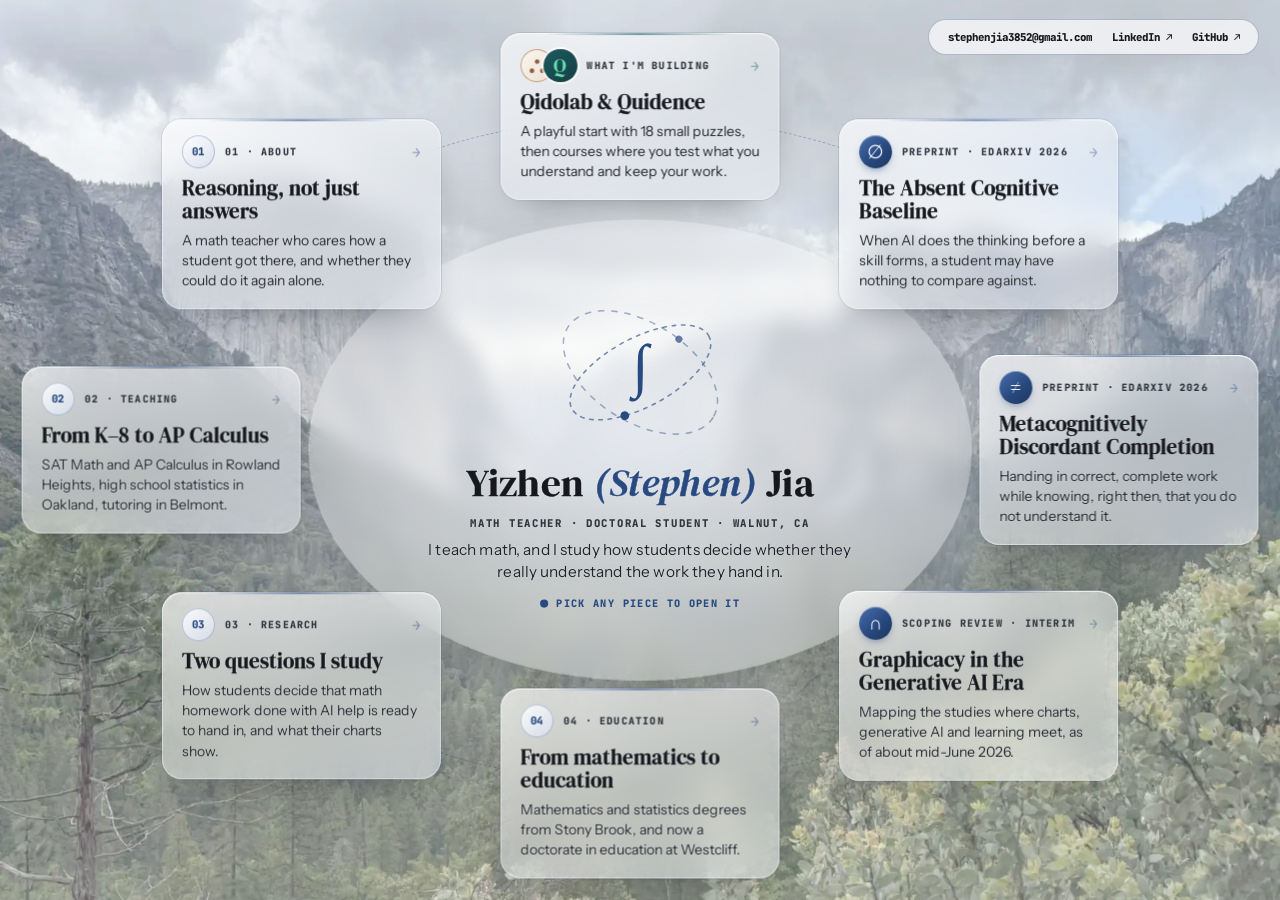
==== commit 2c34ac91: "Set the orbit's body text in regular weight, keep bold for what matters The owner, after seeing the " ====
--- a/index.html
+++ b/index.html
@@ -337,7 +337,7 @@
   .ob-name em { font-style: italic; color: var(--acc); }
   .ob-hub-more { transition: opacity .35s; }
   .ob-over { font-family: 'JetBrains Mono', monospace; font-weight: 800; font-size: .58rem; letter-spacing: .15em; text-transform: uppercase; color: var(--mut); margin-top: .6rem; }
-  .ob-tag { font-size: .84rem; font-weight: 700; line-height: 1.45; color: var(--ink2); margin: .35rem auto 0; max-width: 23.5rem; -webkit-text-stroke: .2px currentColor; text-shadow: 0 0 1px rgba(243,244,246,.95); }
+  .ob-tag { font-size: .84rem; font-weight: 400; line-height: 1.45; color: var(--ink2); margin: .35rem auto 0; max-width: 23.5rem; text-shadow: 0 0 1px rgba(243,244,246,.95); }
   .ob-hint { display: inline-flex; align-items: center; gap: .45rem; margin-top: .7rem; font-family: 'JetBrains Mono', monospace; font-weight: 800; font-size: .56rem; letter-spacing: .12em; text-transform: uppercase; color: var(--acc); }
   .ob-hint i { width: .45rem; height: .45rem; border-radius: 50%; background: var(--acc); animation: ob-ping 2.4s ease-out infinite; }
   @keyframes ob-ping { 0% { box-shadow: 0 0 0 0 rgba(40,74,128,.45); } 70%, 100% { box-shadow: 0 0 0 .55rem rgba(40,74,128,0); } }
@@ -376,7 +376,7 @@
   .ob-arrow { margin-left: auto; font-family: 'JetBrains Mono', monospace; font-weight: 800; font-size: .8rem; color: var(--tint); opacity: .45; transition: translate .35s var(--spring), opacity .35s; }
   .ob-card:hover .ob-arrow { translate: .25rem 0; opacity: 1; }
   .ob-title { font-family: 'DM Serif Display', serif; font-size: 1.14rem; line-height: 1.12; -webkit-text-stroke: .35px currentColor; text-shadow: 0 0 1px rgba(243,244,246,.95); }
-  .ob-sum { margin-top: .35rem; font-size: .78rem; line-height: 1.45; font-weight: 700; color: var(--ink2); -webkit-text-stroke: .15px currentColor; text-shadow: 0 0 1px rgba(243,244,246,.95); }
+  .ob-sum { margin-top: .35rem; font-size: .78rem; line-height: 1.45; font-weight: 400; color: var(--ink2); text-shadow: 0 0 1px rgba(243,244,246,.95); }
   .ob-mini { position: absolute; inset: 0; display: grid; place-items: center; opacity: 0; transition: opacity .15s; }
 
   /* glyph badges */
@@ -454,7 +454,7 @@
   .ob .cols .trio li { display: grid; grid-template-columns: 2rem 1fr; column-gap: .35rem; padding: .45rem .85rem .5rem .7rem; font-size: .84rem; line-height: 1.42; }
   .ob .cols .trio li b { font-size: .94rem; margin-bottom: .1rem; }
   .ob .cols .trio li i { grid-row: span 2; margin: .05rem 0 0; font-size: 1.45rem; text-align: center; }
-  .pd-body p { font-size: .96rem; line-height: 1.55; font-weight: 600; color: var(--ink2); margin-bottom: .75rem; }
+  .pd-body p { font-size: .96rem; line-height: 1.55; font-weight: 400; color: var(--ink2); margin-bottom: .75rem; }
   .pd-body p.sub { font-size: .86rem; color: var(--mut); }
   .pd-body p.lead { font-family: 'DM Serif Display', serif; font-weight: 400; font-size: 1.35rem; line-height: 1.3; color: var(--ink); }
   .pd-body p.dim { color: var(--mut); }
@@ -473,10 +473,10 @@
   .ob .links a.sublink { color: var(--mut); }
   .ob .links a:hover { text-decoration: underline; }
   .ob .res-line { margin: 0 0 1rem; } .ob .res-line b { display: block; font-weight: 700; font-size: 1.05rem; }
-  .ob .res-line span { display: block; font-weight: 600; color: var(--ink2); font-size: .93rem; line-height: 1.55; }
+  .ob .res-line span { display: block; font-weight: 400; color: var(--ink2); font-size: .93rem; line-height: 1.55; }
   .ob .plainlist { list-style: none; } .ob .plainlist li { padding: .65rem 0; border-bottom: 1px dashed rgba(198,202,210,.9); }
   .ob .plainlist li:last-child { border-bottom: none; }
-  .ob .plainlist b { display: block; font-weight: 700; font-size: 1.05rem; } .ob .plainlist small { display: block; font-weight: 600; color: var(--mut); font-size: .88rem; }
+  .ob .plainlist b { display: block; font-weight: 700; font-size: 1.05rem; } .ob .plainlist small { display: block; font-weight: 400; color: var(--mut); font-size: .88rem; }
   .ob .plainlist .yr { font-family: 'JetBrains Mono', monospace; font-weight: 800; font-size: .62rem; color: var(--mut); }
   .ob .bcards { margin-top: .6rem; gap: .8rem; } .ob .bcard { flex: 1 1 15rem; padding: 1rem 1.1rem; border-radius: 14px; }
   .ob .bcard .bc-top { font-size: 1.25rem; } .ob .bcard .bc-text { font-size: .86rem; } .ob .bcard .bc-go { font-size: .64rem; }
@@ -485,7 +485,7 @@
   .ob .trio-h { font-family: 'DM Serif Display', serif; font-size: 1.1rem; line-height: 1.2; color: var(--ink); margin: .2rem 0 .45rem !important; }
   .ob .trio ol { list-style: none; display: grid; grid-template-columns: repeat(auto-fit, minmax(10.5rem, 1fr)); gap: .7rem; }
   .ob .trio li { padding: .8rem .9rem .9rem; border-radius: 14px; background: linear-gradient(160deg, rgba(255,255,255,.85), rgba(236,239,245,.7));
-    box-shadow: inset 0 0 0 1px rgba(40,74,128,.14); font-size: .86rem; line-height: 1.5; font-weight: 600; color: var(--ink2); }
+    box-shadow: inset 0 0 0 1px rgba(40,74,128,.14); font-size: .86rem; line-height: 1.5; font-weight: 400; color: var(--ink2); }
   .ob .trio li i { display: block; font-family: 'DM Serif Display', serif; font-style: normal; font-size: 1.35rem; line-height: 1; color: var(--tint); margin-bottom: .35rem; }
   .ob .trio li b { display: block; font-weight: 700; font-size: .98rem; color: var(--ink); margin-bottom: .2rem; }
   .ob .venn-row { display: flex; align-items: center; gap: 1.3rem; margin: .3rem 0 .9rem; }
@@ -503,7 +503,8 @@
   .ob .hq { color: #15565b; font-weight: 700; } .ob .hd { color: #4a6142; font-weight: 700; }
   .ob .bcard em { font-style: normal; font-weight: 700; } .ob .bcard.qd em { color: #7d4f30; } .ob .bcard.qc em { color: #68e1af; }
   .ob .bc-list { display: flex; flex-direction: column; gap: .3rem; margin: .35rem 0 .2rem; }
-  .ob .bc-list > span { position: relative; padding-left: 1rem; font-size: .84rem; line-height: 1.45; font-weight: 600; }
+  .ob .bc-list > span { position: relative; padding-left: 1rem; font-size: .84rem; line-height: 1.45; font-weight: 400; }
+  .ob .bcard .bc-text { font-weight: 400; }   /* the sheet's cards keep 600 */
   .ob .bc-list > span::before { content: ''; position: absolute; left: .1rem; top: .55em; width: .38rem; height: .38rem; border-radius: 50%; background: currentColor; opacity: .55; }
   .ob .bcard.qd .bc-list { color: #454f45; } .ob .bcard.qc .bc-list { color: #d3e4e1; }
   .ob .bcard.qd .bc-list > span::before { background: #c3a080; opacity: 1; } .ob .bcard.qc .bc-list > span::before { background: #68e1af; opacity: 1; }
@@ -517,15 +518,15 @@
   .ob .tl li::before { content: ''; position: absolute; left: -1.42rem; top: .78rem; width: .7rem; height: .7rem; border-radius: 50%; background: #fff; box-shadow: 0 0 0 2.5px #e2b034; }
   .ob .tl .yr { display: inline-block; font-family: 'JetBrains Mono', monospace; font-weight: 800; font-size: .62rem; letter-spacing: .08em; color: #6e4e0c;
     background: rgba(226,176,52,.16); border-radius: 99px; padding: .12rem .5rem; }
-  .ob .tl b { display: block; font-weight: 700; font-size: 1.1rem; margin-top: .25rem; } .ob .tl small { display: block; font-weight: 600; color: var(--mut); font-size: .9rem; }
+  .ob .tl b { display: block; font-weight: 700; font-size: 1.1rem; margin-top: .25rem; } .ob .tl small { display: block; font-weight: 400; color: var(--mut); font-size: .9rem; }
   .ob .hop { padding: .4rem .85rem; font-size: .62rem; letter-spacing: .06em; text-transform: uppercase; margin: 0 0 .3rem; }
   .ob .plist { display: grid; gap: .55rem; margin-top: .2rem; }
   .ob .plist button { display: flex; align-items: center; gap: .85rem; text-align: left; padding: .7rem .9rem; border-radius: 14px; letter-spacing: 0; text-transform: none; font-family: 'Instrument Sans', sans-serif; }
   .ob .plist b { display: block; font-family: 'DM Serif Display', serif; font-weight: 400; font-size: 1.1rem; color: var(--ink); }
-  .ob .plist small { display: block; font-size: .86rem; font-weight: 600; color: var(--ink2); line-height: 1.4; margin-top: .1rem; }
+  .ob .plist small { display: block; font-size: .86rem; font-weight: 400; color: var(--ink2); line-height: 1.4; margin-top: .1rem; }
   .ob .plist button:hover { translate: .2rem 0; }
   .ob .chips { display: flex; flex-wrap: wrap; gap: .5rem; margin: .2rem 0 .9rem; }
-  .ob .chips span { padding: .4rem .75rem; border-radius: 99px; font-size: .84rem; font-weight: 600; color: var(--ink2); background: rgba(255,255,255,.75); box-shadow: inset 0 0 0 1px rgba(40,74,128,.16); }
+  .ob .chips span { padding: .4rem .75rem; border-radius: 99px; font-size: .84rem; font-weight: 400; color: var(--ink2); background: rgba(255,255,255,.75); box-shadow: inset 0 0 0 1px rgba(40,74,128,.16); }
   .ob .chips b { color: #284a80; }
   .pd-foot { align-items: center; }
   .pd-foot .links { display: flex; align-items: center; gap: 1.1rem; flex-wrap: wrap; justify-content: center; margin: 0 auto; }
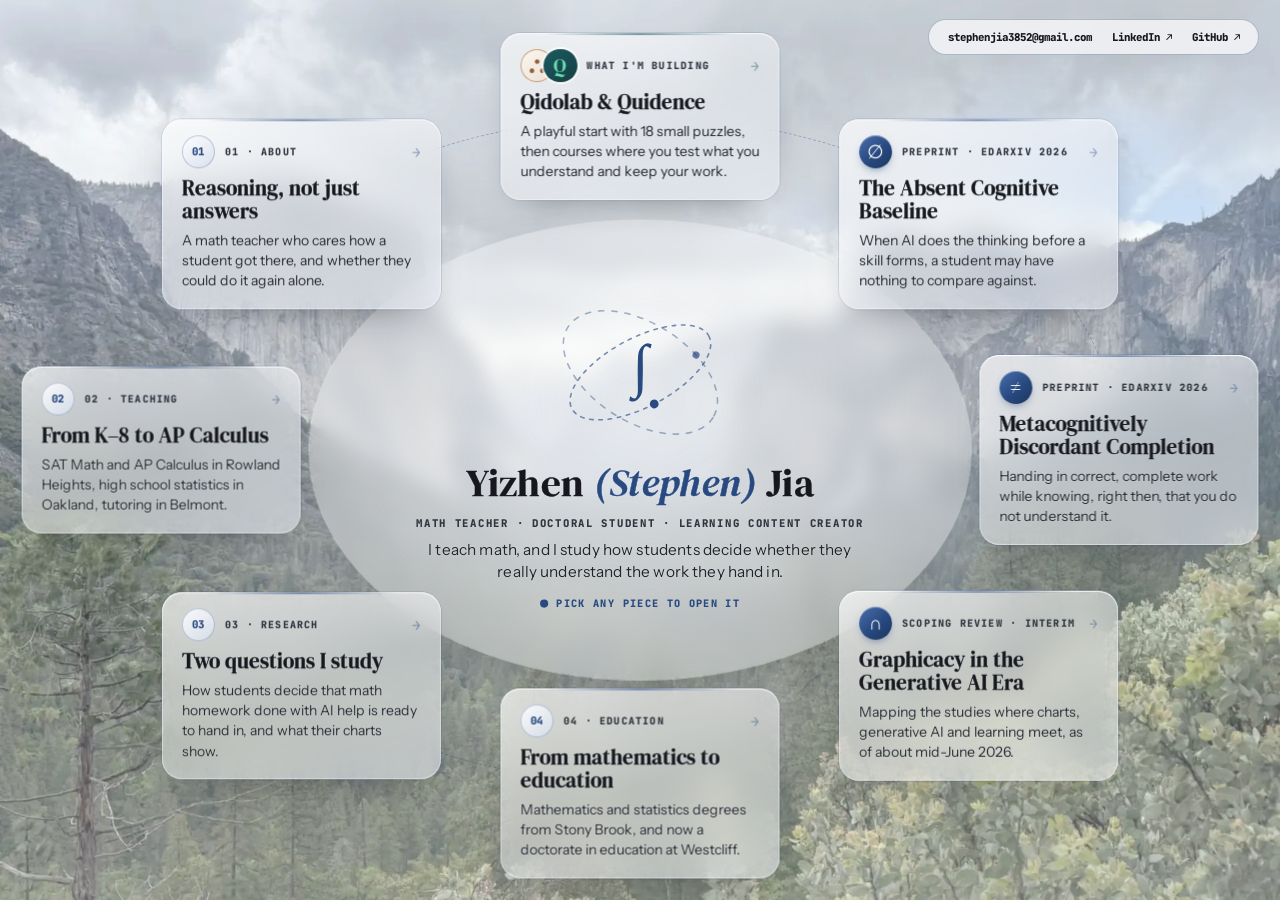
==== commit fd024ab1: "Add "Learning Content Creator" to the role line, take the address off The owner asked, for both the " ====
--- a/index.html
+++ b/index.html
@@ -131,6 +131,8 @@
     .vision { border-left: none; padding-left: 0; border-top: 1px solid var(--rule); padding-top: .9rem; }
   }
   .vision .tile-label { margin-bottom: .35rem; }
+  /* the role line breaks only between roles (and once inside the long third one); the tiniest phones may break anywhere */
+  @media (min-width: 341px) { .mast-over .role { white-space: nowrap; } }
   .mast-id { display: flex; align-items: center; gap: 1.1rem; }
   .mast-id .mark { flex: none; width: 7.2rem; height: 7.2rem; }
   .bcards { display: flex; flex-wrap: wrap; gap: .6rem; margin-top: .55rem; }
@@ -336,7 +338,7 @@
     -webkit-text-stroke: .45px currentColor; text-shadow: 0 0 1px rgba(243,244,246,.95); }
   .ob-name em { font-style: italic; color: var(--acc); }
   .ob-hub-more { transition: opacity .35s; }
-  .ob-over { font-family: 'JetBrains Mono', monospace; font-weight: 800; font-size: .58rem; letter-spacing: .15em; text-transform: uppercase; color: var(--mut); margin-top: .6rem; }
+  .ob-over { font-family: 'JetBrains Mono', monospace; font-weight: 800; font-size: .58rem; letter-spacing: .15em; text-transform: uppercase; color: var(--mut); margin: .6rem -8rem 0; white-space: nowrap; }
   .ob-tag { font-size: .84rem; font-weight: 400; line-height: 1.45; color: var(--ink2); margin: .35rem auto 0; max-width: 23.5rem; text-shadow: 0 0 1px rgba(243,244,246,.95); }
   .ob-hint { display: inline-flex; align-items: center; gap: .45rem; margin-top: .7rem; font-family: 'JetBrains Mono', monospace; font-weight: 800; font-size: .56rem; letter-spacing: .12em; text-transform: uppercase; color: var(--acc); }
   .ob-hint i { width: .45rem; height: .45rem; border-radius: 50%; background: var(--acc); animation: ob-ping 2.4s ease-out infinite; }
@@ -563,7 +565,7 @@
       <button class="ob-hub-hit" type="button" aria-label="Back to the overview" tabindex="-1"></button>
     </div>
     <div class="ob-hub-more">
-      <p class="ob-over">Math Teacher · Doctoral Student · Walnut, CA</p>
+      <p class="ob-over"><span class="role">Math Teacher</span> · <span class="role">Doctoral Student</span> · <span class="role">Learning Content Creator</span></p>
       <p class="ob-tag">I teach math, and I study how students decide whether they really understand the work they hand in.</p>
       <p class="ob-hint"><i></i>Pick any piece to open it</p>
     </div>
@@ -631,7 +633,7 @@
         <p>I teach math, from grade-school basics to <b class="hb">SAT Math and AP Calculus</b>, and I am working on a <b class="hb">doctorate in education</b>. What interests me is not just the answer on the page but <mark class="hg">how a student got there</mark>, and <mark class="hg">whether they could do it again alone</mark>.</p>
         <p>My research at Westcliff University asks an old question in a new situation: when an AI tool helped with the homework, <b class="hv">how does a student decide the work is ready to hand in</b>, and where does their own understanding fit in? Two preprints grew out of that question.</p>
         <p class="dim">The classroom and the research share one question: <b class="hv">how do we know what a student really understands?</b> Everything on this page is a different angle on that problem.</p>
-        <div class="facts"><div><span>Teaching</span><b>SAT Math, AP Calculus, statistics, K–8</b></div><div><span>Studying</span><b>EdD, Westcliff University</b></div><div><span>Building</span><b>Qidolab and Quidence</b></div><div><span>Based in</span><b>Walnut, California</b></div></div>
+        <div class="facts"><div><span>Teaching</span><b>SAT Math, AP Calculus, statistics, K–8</b></div><div><span>Studying</span><b>EdD, Westcliff University</b></div><div><span>Building</span><b>Qidolab and Quidence</b></div><div><span>Writing</span><b>Two preprints and a scoping review</b></div></div>
         </div>
       </div>
       <footer class="pd-foot">
@@ -873,7 +875,7 @@
     <div class="mast-id">
       <svg class="mark v-c " viewBox="0 0 400 400" aria-hidden="true"><g class="orbit o-in"><g transform="rotate(-28 200 200)"><ellipse cx="200" cy="200" rx="176" ry="78" class="ring r-in" style="stroke-width:3.53"/><circle r="10" class="dot d-in"><animateMotion dur="7.5s" repeatCount="indefinite" path="M376,200 A176,78 0 1,1 24,200 A176,78 0 1,1 376,200"/></circle></g></g><g class="orbit o-out"><g transform="rotate(32 200 200)"><ellipse cx="200" cy="200" rx="194" ry="112" class="ring r-out" style="stroke-width:3.53"/><circle r="8" class="dot d-out"><animateMotion dur="12s" repeatCount="indefinite" keyPoints="1;0" keyTimes="0;1" calcMode="linear" path="M394,200 A194,112 0 1,1 6,200 A194,112 0 1,1 394,200"/></circle></g></g><path class="int" transform="translate(30 30)" d="M152.7 236Q150.8 236 148.1 235.2Q145.5 234.5 144.7 233.8V233.3Q144.9 232.5 145.6 229.3Q146.3 226.2 146.6 224.7H147.9Q152.4 229.2 156.2 229.2Q159.7 229.2 162 224.1Q164.3 218.9 164.3 210.9L163.9 166.8Q163.9 149.2 164.8 131.2Q165.3 124.3 168.5 118.1Q171.8 111.9 177 107.9Q182.3 104 186.9 104Q188.5 104 191.4 104.7Q194.4 105.3 195.3 106.1V106.7L194.2 111L193.1 115.3H191.7Q187.1 110.7 183.4 110.7Q179.9 110.7 177.6 115.8Q175.3 121 175.3 129.1L175.6 164.5Q175.6 169.2 175.3 179.8Q175.1 190.4 174.5 209Q174.1 216.2 170.8 222.3Q167.5 228.5 162.4 232.3Q157.3 236 152.7 236Z"/></svg>
       <div>
-        <p class="mast-over">Math Teacher · Doctoral Student · Walnut, CA</p>
+        <p class="mast-over"><span class="role">Math Teacher</span> · <span class="role">Doctoral Student</span> · Learning <span class="role">Content Creator</span></p>
         <h1>Yizhen <em>(Stephen)</em> Jia</h1>
         <p class="mast-tag">I teach math, and I study how students decide whether they really understand the work they hand in.</p>
       </div>
